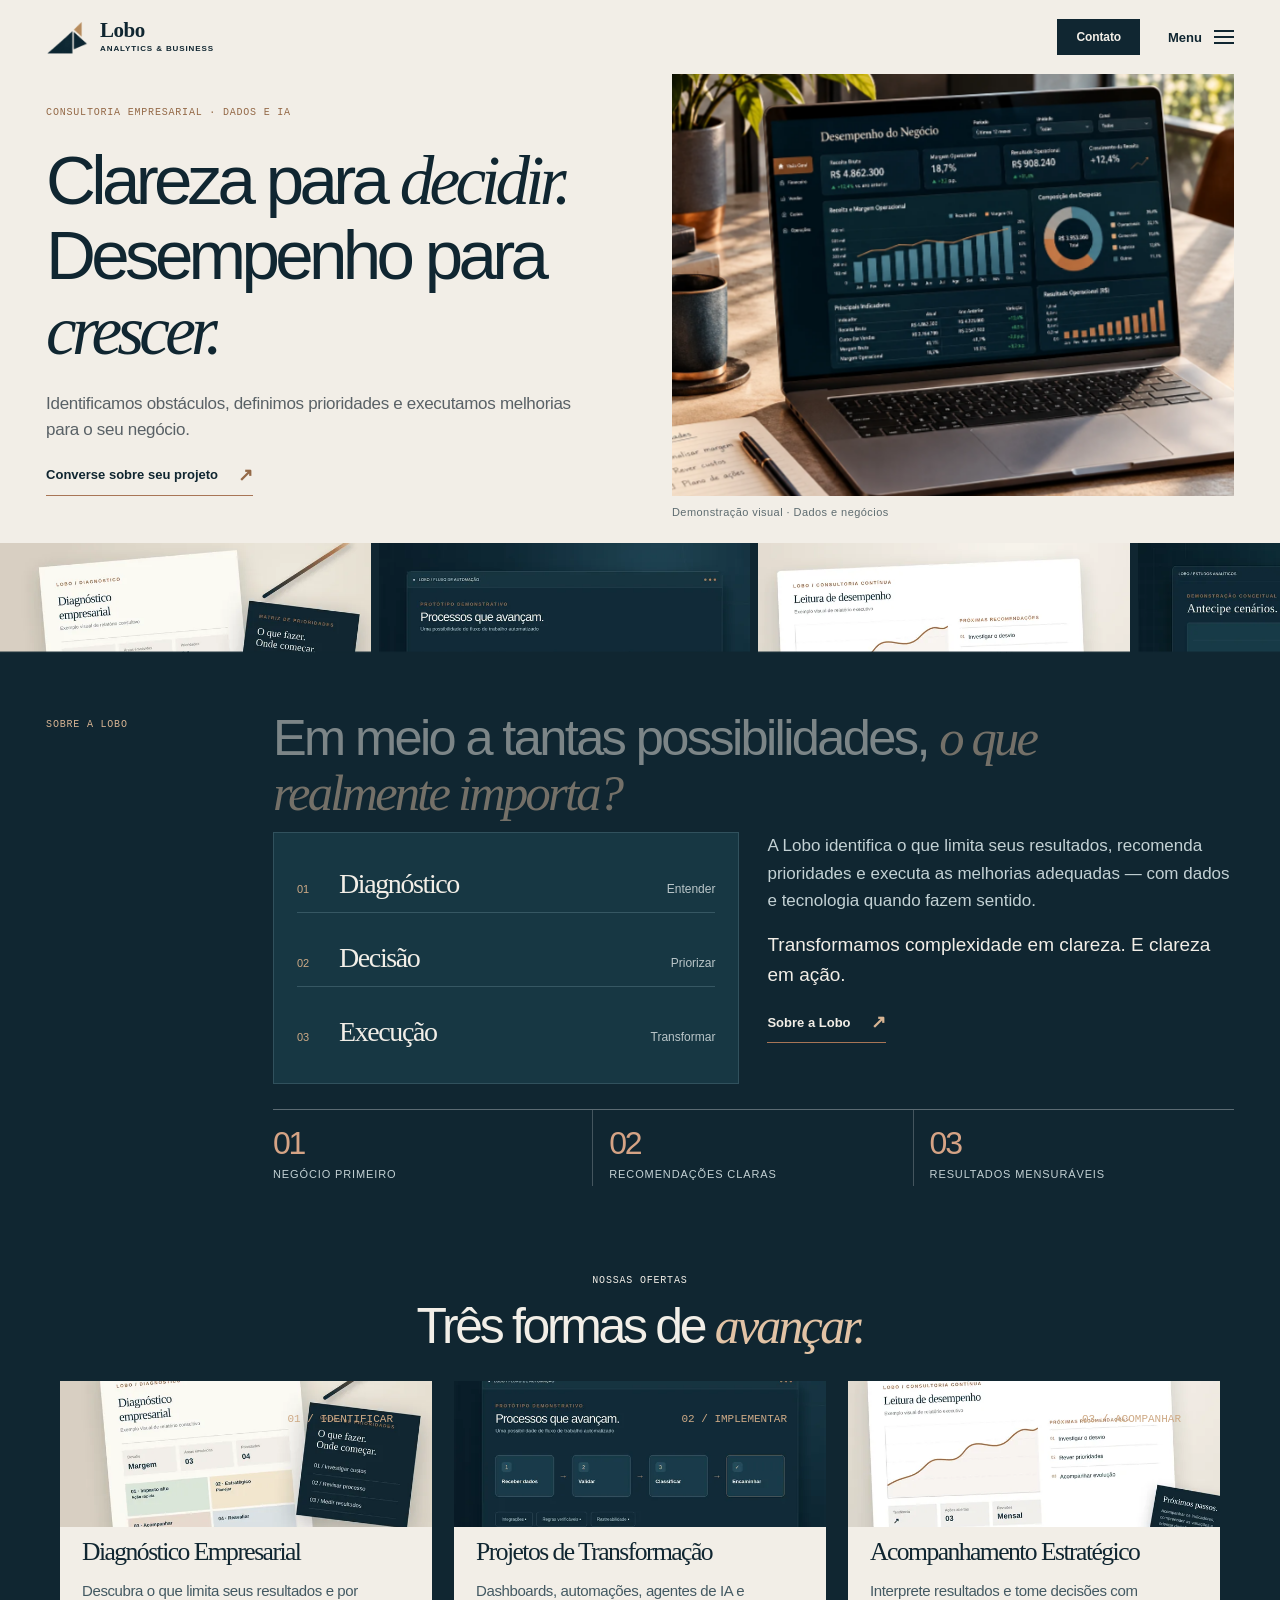
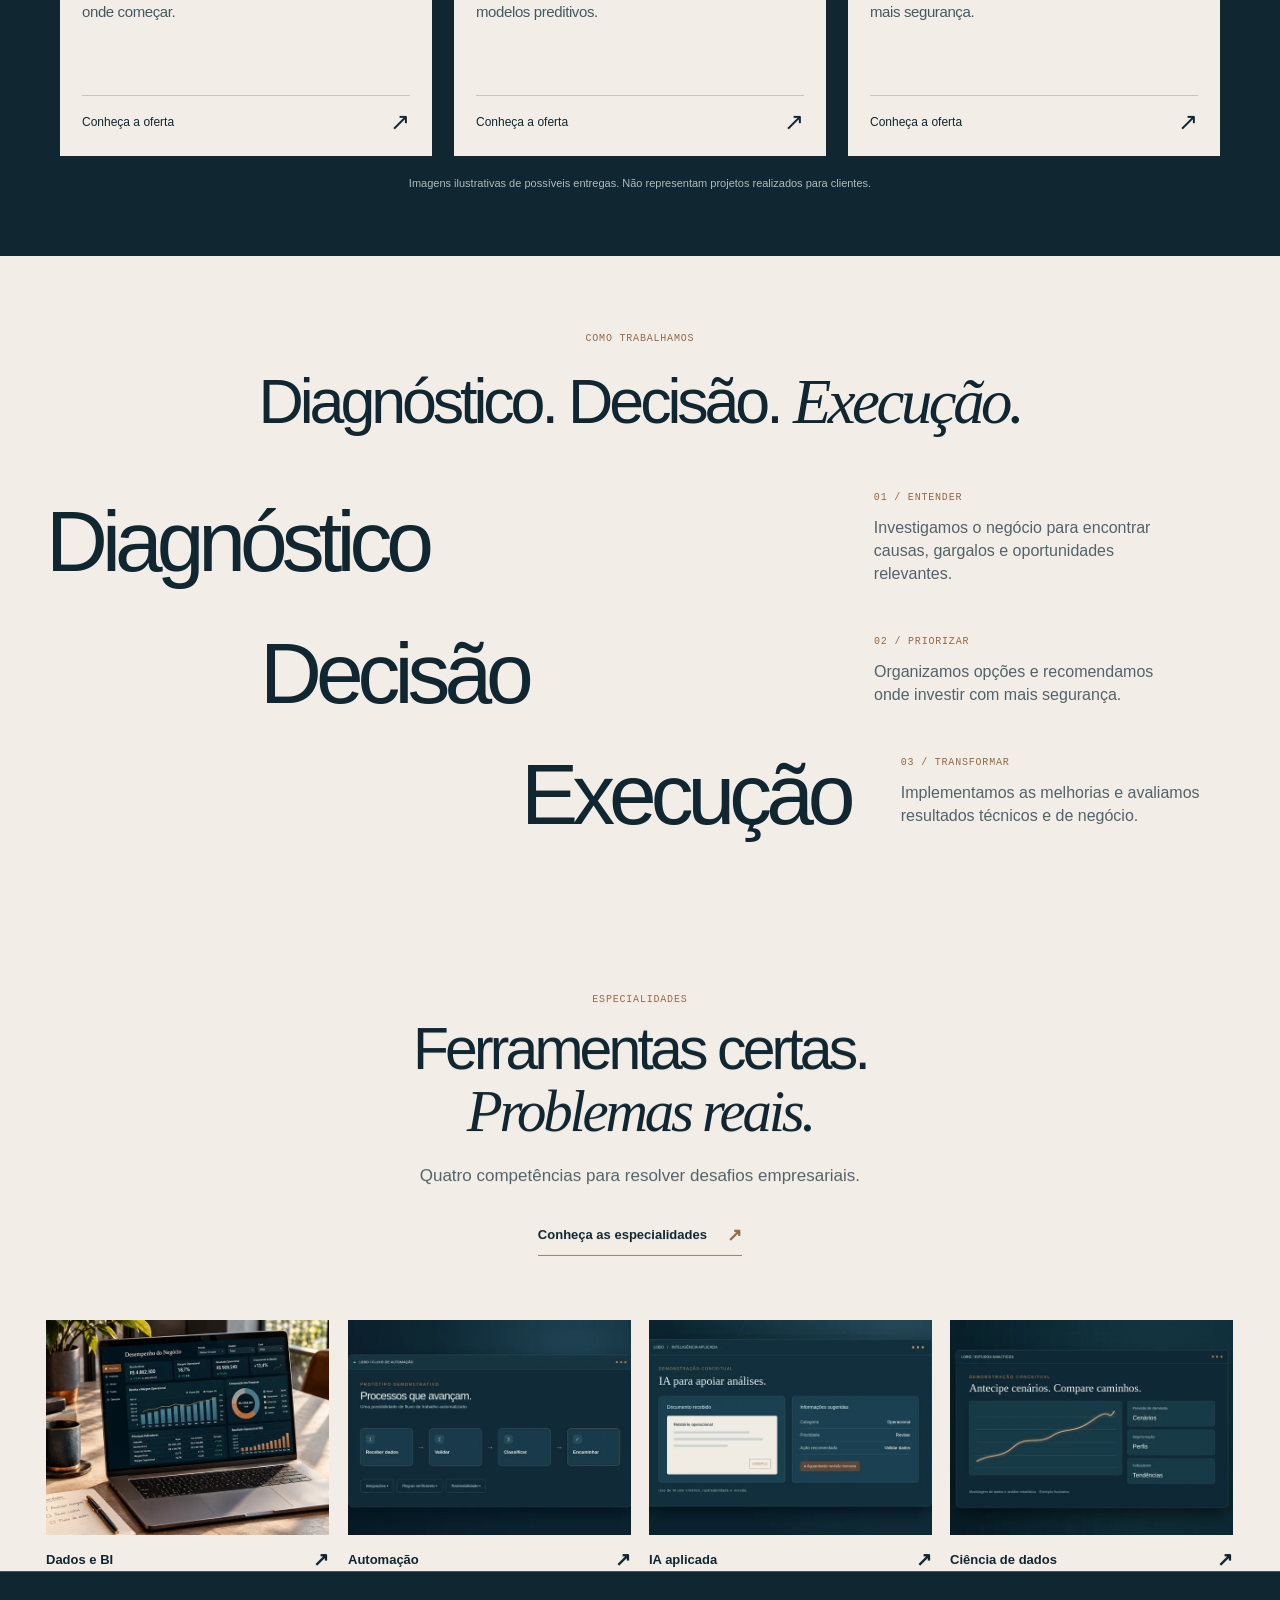
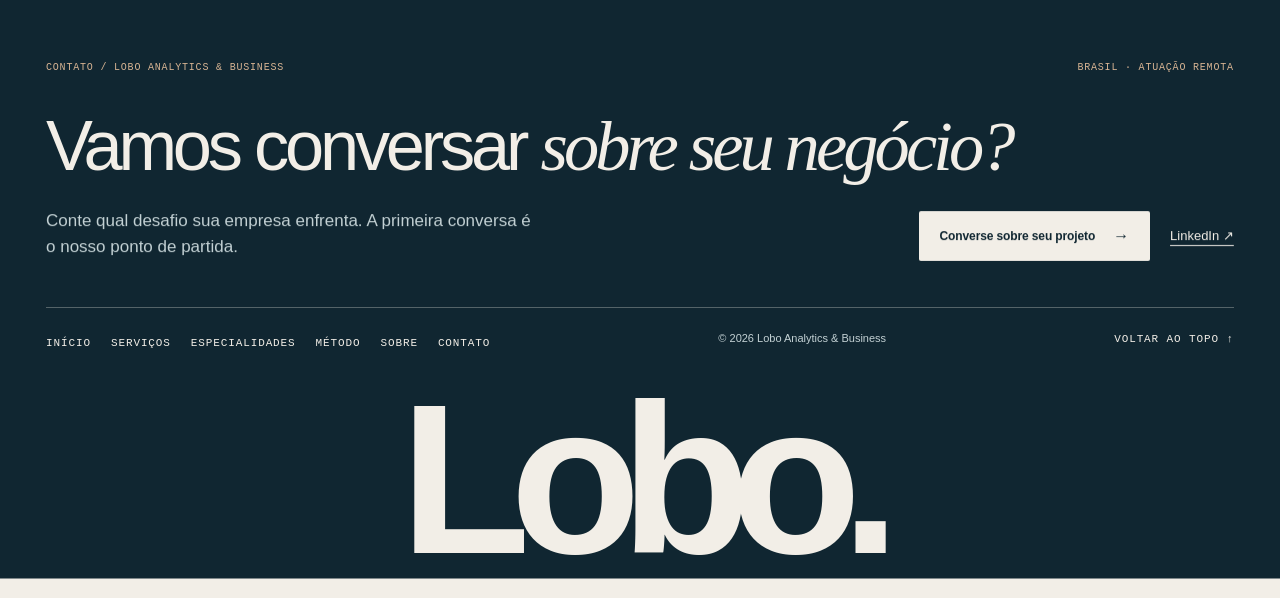
==== index.html @ 2d8e007c "FEATURE/versão 2.0 do site - novo layout" ====
<!DOCTYPE html>

<html lang="pt-BR"><head><meta charset="utf-8"/><meta content="width=device-width, initial-scale=1" name="viewport"/><meta content="#f2eee7" name="theme-color"/><meta content="Consultoria empresarial em dados e inteligência artificial. Diagnóstico, decisão e execução para melhorar resultados." name="description"/><title>Clareza para decidir. Desempenho para crescer | Lobo Analytics &amp; Business</title><link href="assets/favicon.png" rel="icon" type="image/png"/><link href="assets/style.css" rel="stylesheet"/><link href="assets/motion.css" rel="stylesheet"/><link as="image" href="assets/images/painel-negocio-sm.webp" rel="preload"/></head><body><a class="skip" href="#conteudo">Ir para o conteúdo</a><header class="nav" id="top"><a aria-label="Lobo Analytics &amp; Business — Início" class="nav__brand" href="index.html"><img alt="" class="nav__mark" decoding="async" height="44" src="assets/logo-simbolo-oficial.png" width="44"/><span>Lobo <span style="font-weight:400">Analytics &amp; Business</span></span></a><div class="nav__right"><div class="nav__contact"><a class="btn btn--solid btn--sm" href="contato/index.html">Contato</a></div><button aria-controls="menu" aria-expanded="false" class="menu-btn" data-menu-toggle="" type="button">Menu <span aria-hidden="true" class="menu-lines"><i></i><i></i><i></i></span></button></div></header><nav aria-hidden="true" aria-label="Menu principal" class="menu-panel" id="menu"><div class="menu-panel__list"><a href="index.html">Início</a><a href="servicos/index.html">Serviços</a><a href="especialidades/index.html">Especialidades</a><a href="metodo/index.html">Método Lobo</a><a href="sobre/index.html">Sobre a Lobo</a><a href="contato/index.html">Contato</a></div><div class="menu-panel__meta"><span>Estratégia que orienta. Tecnologia que transforma.</span><a href="https://www.linkedin.com/in/miguellobo001/" rel="noopener noreferrer" target="_blank">LinkedIn ↗</a></div></nav><main id="conteudo"><section aria-labelledby="hero-title" class="hero"><div class="hero__intro wrap">
<div class="hero__text">
<p class="eyebrow">Consultoria empresarial · Dados e IA</p>
<h1 class="hero__statement" id="hero-title">Clareza para <em>decidir.</em><br/>Desempenho para <em>crescer.</em></h1>
<p class="hero__lead">Identificamos obstáculos, definimos prioridades e executamos melhorias para o seu negócio.</p>
<a class="text-link" href="contato/index.html">Converse sobre seu projeto <span aria-hidden="true">↗</span></a>
</div>
<figure class="hero__art"><div class="hero__frame"><img alt="Notebook exibindo painel demonstrativo de indicadores empresariais" fetchpriority="high" height="900" src="assets/images/painel-negocio.webp" width="1400"/></div><figcaption>Demonstração visual · Dados e negócios</figcaption></figure>
</div><div aria-label="Galeria visual da Lobo" class="ribbon"><div class="ribbon__row"><ul class="ribbon__set">
<li class="ribbon__shot"><img alt="Exemplo ilustrativo de relatório de diagnóstico e matriz de prioridades" loading="lazy" src="assets/images/diagnostico-demonstrativo-sm.webp"/></li>
<li class="ribbon__shot"><img alt="Fluxo demonstrativo de automação de processos" loading="lazy" src="assets/images/automacao-demonstrativa-sm.webp"/></li>
<li class="ribbon__shot"><img alt="Relatório executivo demonstrativo para acompanhamento empresarial" loading="lazy" src="assets/images/acompanhamento-demonstrativo-sm.webp"/></li>
<li class="ribbon__shot"><img alt="Visualização conceitual de modelagem de dados" loading="lazy" src="assets/images/modelagem-demonstrativa-sm.webp"/></li>
</ul><ul aria-hidden="true" class="ribbon__set">
<li class="ribbon__shot"><img alt="" loading="lazy" src="assets/images/diagnostico-demonstrativo-sm.webp"/></li>
<li class="ribbon__shot"><img alt="" loading="lazy" src="assets/images/automacao-demonstrativa-sm.webp"/></li>
<li class="ribbon__shot"><img alt="" loading="lazy" src="assets/images/acompanhamento-demonstrativo-sm.webp"/></li>
<li class="ribbon__shot"><img alt="" loading="lazy" src="assets/images/modelagem-demonstrativa-sm.webp"/></li>
</ul></div></div></section>
<section class="studio" id="sobre"><div class="studio__grid wrap"><div class="studio__label"><p class="eyebrow">Sobre a Lobo</p></div><div><h2 class="studio__statement">Em meio a tantas possibilidades, <em class="accent-serif">o que realmente importa?</em></h2><div class="studio__body"><div aria-label="Método Lobo em três etapas" class="studio__visual studio__method"><div class="studio__method-item"><small>01</small><strong>Diagnóstico</strong><span>Entender</span></div><div class="studio__method-item"><small>02</small><strong>Decisão</strong><span>Priorizar</span></div><div class="studio__method-item"><small>03</small><strong>Execução</strong><span>Transformar</span></div></div><div class="studio__copy"><p>A Lobo identifica o que limita seus resultados, recomenda prioridades e executa as melhorias adequadas — com dados e tecnologia quando fazem sentido.</p><p class="closing">Transformamos complexidade em clareza. E clareza em ação.</p><a class="text-link text-link--light" href="sobre/index.html">Sobre a Lobo <span aria-hidden="true">↗</span></a></div></div><div aria-label="Compromissos da Lobo" class="metric-strip"><div><strong>01</strong><span>Negócio primeiro</span></div><div><strong>02</strong><span>Recomendações claras</span></div><div><strong>03</strong><span>Resultados mensuráveis</span></div></div></div></div></section>
<section class="services" id="servicos"><div class="wrap"><div class="services__intro"><p class="eyebrow">Nossas ofertas</p><h2 class="services__title">Três formas de <em class="accent-serif">avançar.</em></h2></div><div class="services__grid">
<a class="service-card" href="servicos/diagnostico-empresarial/index.html"><div class="service-card__visual"><img alt="Exemplo de diagnóstico empresarial com matriz de prioridades" loading="lazy" src="assets/images/diagnostico-demonstrativo-sm.webp"/></div><span class="service-card__num">01 / IDENTIFICAR</span><span class="service-card__title">Diagnóstico Empresarial</span><p class="service-card__text">Descubra o que limita seus resultados e por onde começar.</p><span class="service-card__bottom"><span>Conheça a oferta</span><span>↗</span></span></a>
<a class="service-card" href="servicos/projetos-de-transformacao/index.html"><div class="service-card__visual"><img alt="Exemplo de fluxo de automação" loading="lazy" src="assets/images/automacao-demonstrativa-sm.webp"/></div><span class="service-card__num">02 / IMPLEMENTAR</span><span class="service-card__title">Projetos de Transformação</span><p class="service-card__text">Dashboards, automações, agentes de IA e modelos preditivos.</p><span class="service-card__bottom"><span>Conheça a oferta</span><span>↗</span></span></a>
<a class="service-card" href="servicos/acompanhamento-estrategico/index.html"><div class="service-card__visual"><img alt="Exemplo de relatório de acompanhamento estratégico" loading="lazy" src="assets/images/acompanhamento-demonstrativo-sm.webp"/></div><span class="service-card__num">03 / ACOMPANHAR</span><span class="service-card__title">Acompanhamento Estratégico</span><p class="service-card__text">Interprete resultados e tome decisões com mais segurança.</p><span class="service-card__bottom"><span>Conheça a oferta</span><span>↗</span></span></a>
</div><p class="demo-note">Imagens ilustrativas de possíveis entregas. Não representam projetos realizados para clientes.</p></div></section>
<section class="process" id="metodo"><div class="wrap"><div class="process__intro"><p class="eyebrow">Como trabalhamos</p><h2 class="process__title">Diagnóstico. Decisão. <em class="accent-serif">Execução.</em></h2></div><div class="process__items"><div class="process__item"><h3 class="process__name">Diagnóstico</h3><div class="process__detail"><p class="eyebrow">01 / Entender</p><p>Investigamos o negócio para encontrar causas, gargalos e oportunidades relevantes.</p></div></div><div class="process__item"><h3 class="process__name">Decisão</h3><div class="process__detail"><p class="eyebrow">02 / Priorizar</p><p>Organizamos opções e recomendamos onde investir com mais segurança.</p></div></div><div class="process__item"><h3 class="process__name">Execução</h3><div class="process__detail"><p class="eyebrow">03 / Transformar</p><p>Implementamos as melhorias e avaliamos resultados técnicos e de negócio.</p></div></div></div></div></section>
<section class="featured" id="aplicacoes"><div class="featured__head wrap"><p class="eyebrow">Especialidades</p><h2 class="featured__title">Ferramentas certas.<br/><em class="accent-serif">Problemas reais.</em></h2><p class="featured__lead">Quatro competências para resolver desafios empresariais.</p><div class="featured__actions"><a class="text-link" href="especialidades/index.html">Conheça as especialidades <span aria-hidden="true">↗</span></a></div></div><div class="gallery wrap">
<a class="gallery__card" href="especialidades/index.html"><div class="gallery__img"><img alt="Painel demonstrativo de inteligência de negócios" loading="lazy" src="assets/images/painel-negocio-sm.webp"/></div><div class="gallery__label"><span>Dados e BI</span><span aria-hidden="true">↗</span></div></a>
<a class="gallery__card" href="especialidades/index.html"><div class="gallery__img"><img alt="Fluxo demonstrativo de automação" loading="lazy" src="assets/images/automacao-demonstrativa-sm.webp"/></div><div class="gallery__label"><span>Automação</span><span aria-hidden="true">↗</span></div></a>
<a class="gallery__card" href="especialidades/index.html"><div class="gallery__img"><img alt="Interface demonstrativa de análise documental com IA" loading="lazy" src="assets/images/ia-aplicada-demonstrativa-sm.webp"/></div><div class="gallery__label"><span>IA aplicada</span><span aria-hidden="true">↗</span></div></a>
<a class="gallery__card" href="especialidades/index.html"><div class="gallery__img"><img alt="Modelo analítico demonstrativo" loading="lazy" src="assets/images/modelagem-demonstrativa-sm.webp"/></div><div class="gallery__label"><span>Ciência de dados</span><span aria-hidden="true">↗</span></div></a>
</div></section></main><footer class="footer" id="rodape"><div class="footer__invite wrap"><div class="footer__meta eyebrow"><span>Contato / Lobo Analytics &amp; Business</span><span>Brasil · Atuação remota</span></div><h2 class="footer__title">Vamos conversar <em class="accent-serif">sobre seu negócio?</em></h2><div class="footer__reach"><p>Conte qual desafio sua empresa enfrenta. A primeira conversa é o nosso ponto de partida.</p><div class="footer__actions"><a class="btn btn--cream" href="contato/index.html">Converse sobre seu projeto <span class="arrow">→</span></a><a href="https://www.linkedin.com/in/miguellobo001/" rel="noopener noreferrer" style="font-size:13px;text-decoration:underline;text-underline-offset:5px" target="_blank">LinkedIn ↗</a></div></div></div><div class="footer__bar wrap"><ul class="footer__links"><li><a class="micro" href="index.html">Início</a></li><li><a class="micro" href="servicos/index.html">Serviços</a></li><li><a class="micro" href="especialidades/index.html">Especialidades</a></li><li><a class="micro" href="metodo/index.html">Método</a></li><li><a class="micro" href="sobre/index.html">Sobre</a></li><li><a class="micro" href="contato/index.html">Contato</a></li></ul><span class="footer__legal">© 2026 Lobo Analytics &amp; Business</span><a class="micro" href="#top">Voltar ao topo ↑</a></div><p aria-hidden="true" class="footer__name">Lobo.</p></footer><script defer="" src="assets/script.js"></script><script defer="" src="assets/motion.js"></script><script defer="" src="assets/gallery-fade.js"></script></body></html>
---- assets/style.css ----
/* LOBO / Layout adapted from the structure provided in driezie.studio.zip.
   All business content and graphic images are Lobo-specific. */
:root{--paper:#f2eee7;--ink:#102631;--dark:#102631;--dark2:#173743;--muted:#53646b;--copper:#b88b5f;--copper-text:#946947;--edge:rgba(16,38,49,.18);--lpad:clamp(24px,3.6vw,60px)}
*,*::before,*::after{box-sizing:border-box}html{scroll-behavior:smooth}body{margin:0;background:var(--paper);color:var(--ink);font-family:'Helvetica Neue',Helvetica,Arial,sans-serif;-webkit-font-smoothing:antialiased;overflow-x:hidden}body.menu-open{overflow:hidden}a{color:inherit;text-decoration:none}button,input,textarea{font:inherit}button{cursor:pointer}img{max-width:100%;display:block}::selection{background:var(--copper);color:var(--paper)}.wrap{width:calc(100% - 2*var(--lpad));margin:0 auto}.eyebrow,.micro{font-family:'Courier New',monospace;text-transform:uppercase;letter-spacing:.08em;font-size:11px;line-height:1.45}.eyebrow{font-size:10px}.muted{color:#999d9f}.accent-serif,.serif{font-family:Georgia,'Times New Roman',serif;font-weight:400;font-style:italic;letter-spacing:-.055em}.btn{display:inline-flex;align-items:center;justify-content:center;gap:18px;min-height:46px;padding:15px 20px;font-size:12px;font-weight:650;letter-spacing:-.01em;border-radius:2px;border:1px solid transparent;transition:transform .25s,background .25s,color .25s}.btn:hover{transform:translateY(-3px)}.btn--solid{background:var(--dark);color:var(--paper)}.btn--solid:hover{background:var(--copper)}.btn--cream{background:var(--paper);color:var(--dark)}.btn--cream:hover{background:#e4d9cc}.btn--outline{border:1px solid currentColor;color:inherit}.btn--sm{min-height:36px;padding:10px 18px}.arrow{font-size:16px}.label{font-size:11px}.nav{height:74px;padding:0 var(--lpad);display:flex;align-items:center;justify-content:space-between;position:relative;z-index:80;background:var(--paper)}.nav__brand{display:flex;gap:12px;align-items:center;font-size:13px;font-weight:700;letter-spacing:-.02em}.nav__mark{height:26px;width:24px;fill:var(--dark)}.nav__mark .copper{fill:var(--copper)}.nav__right{display:flex;align-items:center;gap:28px}.menu-btn{display:flex;align-items:center;gap:12px;background:none;border:0;color:inherit;padding:10px 0;font-weight:600;letter-spacing:normal;font-family:inherit;text-transform:none;font-size:13px}.menu-lines{width:20px;display:grid;gap:4px}.menu-lines i{height:2px;width:100%;background:currentColor;display:block;transition:transform .3s}.menu-open .menu-lines i:nth-child(1){transform:translateY(6px) rotate(45deg)}.menu-open .menu-lines i:nth-child(2){opacity:0}.menu-open .menu-lines i:nth-child(3){transform:translateY(-6px) rotate(-45deg)}.menu-panel{position:fixed;inset:0;background:var(--dark);color:var(--paper);z-index:70;display:flex;flex-direction:column;padding:102px var(--lpad) 35px;opacity:0;visibility:hidden;transform:translateY(-16px);transition:opacity .35s,visibility .35s,transform .35s}.menu-open .menu-panel{opacity:1;visibility:visible;transform:none}.menu-open .nav{background:var(--dark);color:var(--paper);position:relative;z-index:90}.menu-open .nav__mark{fill:var(--paper)}.menu-panel__list{display:grid;gap:7px;max-width:1000px}.menu-panel__list a{display:block;border-bottom:1px solid rgba(255,255,255,.16);font-size:clamp(32px,5.6vw,80px);letter-spacing:-.065em;line-height:1.11;padding:4px 0 12px;transition:padding .3s,color .3s}.menu-panel__list a:hover{padding-left:20px;color:#c99d7c}.menu-panel__meta{margin-top:auto;display:flex;gap:28px;flex-wrap:wrap;color:#bdc8cd;font-size:13px}.menu-panel__meta a{text-decoration:underline;text-underline-offset:4px}.hero{padding-top:42px}.hero__intro{padding-bottom:62px}.hero__statement{font-size:clamp(58px,8.3vw,142px);line-height:.98;letter-spacing:-.076em;font-weight:400;margin:46px 0 0}.hero__statement .line{display:block}.hero__statement .line--step{padding-left:8.3%}.hero__statement em{font-family:Georgia,serif;font-weight:400;letter-spacing:-.07em}.hero__aside{margin:29px 12% 0 auto;max-width:390px}.hero__lead{font-size:clamp(17px,1.48vw,22px);line-height:1.41;color:#52636b;letter-spacing:-.018em;margin:0 0 20px}.ribbon{width:100%;overflow:hidden;position:relative;background:#e8e4dd}.ribbon__row{display:flex;gap:8px;width:max-content;animation:marquee 45s linear infinite}.ribbon.paused .ribbon__row{animation-play-state:paused}.ribbon__set{display:flex;gap:8px;margin:0;padding:0;list-style:none}.ribbon__shot{width:clamp(260px,27vw,480px);height:clamp(220px,22vw,340px);overflow:hidden;background:var(--dark);position:relative}.ribbon__shot img{width:100%;height:100%;object-fit:cover;transition:transform .65s}.ribbon__shot:hover img{transform:scale(1.07)}.ribbon__pause{position:absolute;right:clamp(18px,3.6vw,55px);bottom:20px;border:1px solid rgba(255,255,255,.6);background:var(--paper);color:var(--dark);border-radius:50%;width:40px;height:40px;font-size:18px;z-index:2}@keyframes marquee{to{transform:translateX(-50%)}}.studio{background:var(--dark);color:var(--paper);padding:160px 0 140px}.studio__grid{display:grid;grid-template-columns:23% 1fr;gap:25px}.studio__label{padding-top:10px}.studio__statement{font-size:clamp(41px,4.6vw,80px);font-weight:400;line-height:1.08;letter-spacing:-.06em;margin:0 0 54px;max-width:980px}.studio__body{display:grid;grid-template-columns:40% 1fr;gap:44px;align-items:start}.studio__visual{height:360px;overflow:hidden;background:var(--dark)}.studio__visual img{width:100%;height:100%;object-fit:cover}.studio__copy{max-width:570px}.studio__copy p{font-size:17px;line-height:1.55;color:#c3d1d4;margin:0 0 22px}.studio__copy .closing{font-size:21px;font-weight:700;color:var(--paper)}.studio__cta{margin-top:6px}.metric-strip{border-top:1px solid rgba(255,255,255,.32);display:grid;grid-template-columns:repeat(3,1fr);margin-top:52px}.metric-strip div{border-right:1px solid rgba(255,255,255,.22);padding:17px 16px 6px 0}.metric-strip div:last-child{border:0;padding-left:16px}.metric-strip div:not(:first-child){padding-left:16px}.metric-strip strong{font-size:clamp(36px,5.4vw,72px);line-height:1;font-weight:400;letter-spacing:-.07em}.metric-strip span{display:block;font-size:10px;text-transform:uppercase;color:#adbbbd;letter-spacing:.08em;margin-top:9px}.services{background:var(--dark);color:var(--paper);padding:48px 0 170px}.section-tag{font-size:11px;font-family:'Courier New',monospace;letter-spacing:.1em;text-transform:uppercase}.services__intro{text-align:center;margin-bottom:54px}.services__title{font-size:clamp(41px,4.7vw,77px);font-weight:400;line-height:1.04;letter-spacing:-.066em;margin:24px auto 0}.services__grid{display:grid;grid-template-columns:repeat(3,1fr);gap:20px;max-width:1000px;margin:auto}.service-card{height:345px;background:var(--paper);color:var(--dark);border-radius:12px;padding:20px 18px 18px;display:flex;flex-direction:column;position:relative;transition:transform .35s,background .35s}.service-card:hover{transform:translateY(-12px);background:#fff}.service-card__num{position:absolute;top:18px;right:17px;color:var(--copper);font:11px 'Courier New',monospace}.service-card__title{font-size:18px;line-height:1.2;font-weight:620;max-width:70%;letter-spacing:-.04em}.service-card__text{font-size:19px;line-height:1.28;letter-spacing:-.026em;margin-top:auto;max-width:90%}.service-card__bottom{display:flex;justify-content:space-between;align-items:center;border-top:1px solid rgba(16,38,49,.16);padding-top:20px;margin-top:24px;font-size:12px}.service-card__bottom span:last-child{font-size:24px}.process{background:var(--paper);padding:140px 0 130px}.process__intro{text-align:center}.process__title{font-weight:400;font-size:clamp(50px,6.3vw,94px);line-height:1.02;letter-spacing:-.067em;margin:21px auto 60px}.process__items{display:grid;gap:10px}.process__item{display:grid;grid-template-columns:1fr minmax(220px,360px);align-items:center;gap:4vw}.process__item:nth-child(2){margin-left:18%}.process__item:nth-child(3){margin-left:40%}.process__name{font-size:clamp(64px,8.6vw,134px);line-height:1.1;letter-spacing:-.07em;font-weight:400;margin:0}.process__detail .eyebrow{color:var(--copper)}.process__detail p:last-child{font-size:17px;color:#52636b;line-height:1.5;margin-top:8px;max-width:300px}.featured{padding:90px 0 140px;background:var(--paper)}.featured__head{text-align:center}.featured__title{font-weight:400;font-size:clamp(54px,6.2vw,98px);line-height:1;letter-spacing:-.065em;margin:0 auto 20px}.featured__lead{font-size:17px;color:#52636b;margin:0 auto 35px;max-width:510px;line-height:1.5}.featured__actions{display:flex;justify-content:center;align-items:center;gap:18px;margin-bottom:66px}.gallery{display:grid;grid-template-columns:repeat(4,minmax(0,1fr));gap:18px}.gallery__card{display:block;min-width:0}.gallery__img{aspect-ratio:1.28;background:var(--dark);overflow:hidden}.gallery__img img{width:100%;height:100%;object-fit:cover;transition:transform .7s}.gallery__card:hover img{transform:scale(1.055)}.gallery__label{margin:13px 0 0;display:flex;justify-content:space-between;align-items:center;font-size:12px;font-weight:600}.gallery__label span:last-child{font-size:19px}.footer{background:var(--dark);color:var(--paper);padding:150px 0 30px;clip-path:polygon(0 0,100% 0,100% 100%,0 100%)}.footer__meta{display:flex;justify-content:space-between;color:#abb0af}.footer__title{font-size:clamp(57px,7.7vw,128px);font-weight:400;letter-spacing:-.07em;line-height:1.02;max-width:1200px;margin:90px 0 42px}.footer__title span{display:block}.footer__reach{display:grid;grid-template-columns:1fr 1fr;gap:50px;align-items:end;margin-bottom:105px}.footer__reach p{font-size:18px;line-height:1.55;color:#c3d1d4;max-width:510px;margin:0}.footer__actions{display:flex;gap:20px;align-items:center;justify-content:flex-end;flex-wrap:wrap}.footer__bar{border-top:1px solid #424747;padding-top:24px;display:flex;gap:40px;justify-content:space-between;flex-wrap:wrap}.footer__links{display:flex;gap:20px;flex-wrap:wrap;margin:0;padding:0;list-style:none}.footer__links a:hover{text-decoration:underline;text-underline-offset:5px;color:#d6a889}.footer__legal{font-size:11px;color:#aaa}.footer__name{font-size:clamp(86px,16.7vw,285px);line-height:.76;letter-spacing:-.095em;margin:110px 0 -16px;font-weight:700;text-align:center;white-space:nowrap;color:#f2eee7}.page-hero{padding:82px 0 105px;min-height:580px}.page-hero__title{font-weight:400;font-size:clamp(67px,8.4vw,137px);letter-spacing:-.075em;line-height:1.01;margin:44px 0 35px;max-width:1320px}.page-hero__aside{max-width:520px;margin-left:auto}.page-hero__aside p{font-size:20px;color:#52636b;line-height:1.5}.page-hero__aside .btn{margin-top:15px}.page-image{height:min(52vw,620px);min-height:330px;background:var(--dark);overflow:hidden}.page-image img{height:100%;width:100%;object-fit:cover}.dark-block{background:var(--dark);color:var(--paper);padding:115px 0}.dark-block .statement{font-size:clamp(44px,5vw,78px);letter-spacing:-.065em;line-height:1.1;margin:0 0 45px;max-width:1000px}.dark-block .body{font-size:20px;line-height:1.55;color:#c3d1d4;max-width:800px}.split-list{display:grid;grid-template-columns:1fr 1fr;gap:70px}.number-list{border-top:1px solid rgba(255,255,255,.22);padding-top:10px}.number-list__item{display:grid;grid-template-columns:48px 1fr;gap:16px;padding:28px 0;border-bottom:1px solid rgba(255,255,255,.22)}.number-list__item .n{font-family:'Courier New',monospace;color:#bb977f;font-size:12px;padding-top:5px}.number-list__item h3{font-weight:400;font-size:clamp(24px,2.8vw,42px);letter-spacing:-.045em;margin:0 0 8px}.number-list__item p{font-size:15px;color:#c3d1d4;line-height:1.55;margin:0}.light-block{background:var(--paper);padding:110px 0}.light-block .statement{font-size:clamp(43px,5.2vw,75px);font-weight:400;letter-spacing:-.065em;line-height:1.08;margin:0 0 45px}.light-block p{font-size:19px;line-height:1.55;color:#53646b;max-width:760px}.feature-rows{display:grid;grid-template-columns:1fr 1fr;gap:24px}.feature-row{padding:25px 0;border-top:1px solid #c5c2ba}.feature-row h3{font-weight:500;letter-spacing:-.04em;font-size:26px;margin:0 0 10px}.feature-row p{font-size:15px;margin:0;color:#53646b;line-height:1.5}.special-grid{display:grid;grid-template-columns:repeat(2,1fr);gap:24px}.special-card{background:var(--dark);color:white;overflow:hidden}.special-card img{height:290px;width:100%;object-fit:cover}.special-card .info{padding:26px 26px 31px}.special-card .info h3{font-size:30px;font-weight:400;letter-spacing:-.05em;margin:0 0 10px}.special-card .info p{color:#b7c1c7;line-height:1.5;margin:0}.approach-bands{padding:45px 0 115px;background:var(--paper)}.approach-band{border-top:1px solid #c4c4bd;display:grid;grid-template-columns:1fr 1fr;align-items:center;padding:30px 0;gap:30px}.approach-band strong{font-size:clamp(48px,6vw,86px);font-weight:400;letter-spacing:-.075em}.approach-band p{font-size:17px;line-height:1.5;color:#52636b;max-width:450px}.value-grid{display:grid;grid-template-columns:repeat(2,1fr);gap:28px 54px}.value-item{border-top:1px solid rgba(255,255,255,.22);padding:25px 0}.value-item h3{font-size:24px;font-weight:400;letter-spacing:-.045em;margin:0 0 9px}.value-item p{line-height:1.56;color:#afb7bb;margin:0;font-size:16px}.contact-box{display:grid;grid-template-columns:1fr 1fr;gap:70px}.contact-box h2{font-size:clamp(36px,5vw,78px);font-weight:400;letter-spacing:-.06em;margin:0 0 25px}.contact-box p{font-size:18px;line-height:1.55;color:#b6bfc3}.form-note{border-top:1px solid #637177;padding-top:25px}.form-note label{font-family:'Courier New',monospace;font-size:11px;letter-spacing:.08em;text-transform:uppercase}.form-note textarea{background:transparent;width:100%;color:var(--paper);padding:16px 0;border:none;border-bottom:1px solid #657277;resize:vertical;min-height:105px;outline:none}.form-note textarea:focus{border-color:#d3a47f}.form-note button{margin-top:16px}.note{font-size:12px!important;color:#98a4a8!important;margin-top:18px}.service-grid-links{display:grid;grid-template-columns:repeat(3,1fr);gap:18px}.service-link{background:#173743;color:var(--paper);padding:30px;min-height:260px;display:flex;flex-direction:column;justify-content:space-between;transition:background .3s}.service-link:hover{background:#285262}.service-link small{color:#c7a18a}.service-link h3{font-size:31px;font-weight:400;letter-spacing:-.05em;margin:0}.service-link span:last-child{font-size:22px}.breadcrumb{font-size:12px;color:#53646b;margin-top:8px}.breadcrumb a{text-decoration:underline;text-underline-offset:3px}.breadcrumb span{color:#946947}.skip{position:absolute;top:-100px;left:0;background:white;z-index:999;padding:12px}.skip:focus{top:0}.visually-hidden{position:absolute!important;width:1px;height:1px;clip:rect(0,0,0,0);overflow:hidden;white-space:nowrap}.foot-cta{background:var(--dark);color:var(--paper);padding:75px 0}.foot-cta .row{display:flex;justify-content:space-between;align-items:center;gap:40px}.foot-cta p{font-size:clamp(32px,4.4vw,62px);letter-spacing:-.06em;line-height:1.1;margin:0}.foot-cta a{flex-shrink:0}
@media (max-width:1050px){.hero__statement{font-size:clamp(52px,8.4vw,108px)}.studio__grid{grid-template-columns:18% 1fr}.studio__body{gap:25px}.process__item:nth-child(3){margin-left:23%}.gallery{grid-template-columns:repeat(2,minmax(0,1fr))}.footer__name{font-size:15vw}}
@media (max-width:730px){:root{--lpad:22px}.nav{height:65px}.nav__right{gap:13px}.nav__contact{display:none}.hero{padding-top:23px}.hero__intro{padding-bottom:38px}.hero__statement{font-size:clamp(55px,11.7vw,83px);letter-spacing:-.072em;margin-top:30px}.hero__statement .line--step{padding-left:0}.hero__aside{margin:30px 0 0 auto;max-width:350px}.hero__lead{font-size:17px}.ribbon__shot{height:225px;width:290px}.studio{padding:90px 0 65px}.studio__grid{grid-template-columns:1fr;gap:20px}.studio__statement{font-size:clamp(40px,8vw,61px);margin-bottom:37px}.studio__body{grid-template-columns:1fr}.studio__visual{height:270px}.studio__copy p{font-size:16px}.metric-strip{margin-top:36px}.metric-strip strong{font-size:38px}.services{padding:50px 0 100px}.services__grid{grid-template-columns:1fr;max-width:450px;gap:12px}.service-card{height:250px}.service-card__text{max-width:98%;font-size:18px}.process{padding:95px 0 100px}.process__title{font-size:clamp(49px,10vw,71px);margin-bottom:49px}.process__item,.process__item:nth-child(2),.process__item:nth-child(3){margin-left:0;grid-template-columns:1fr;gap:0;border-top:1px solid #c6c2bc;padding:20px 0}.process__name{font-size:clamp(56px,12vw,90px)}.process__detail{max-width:330px;margin-left:auto}.featured{padding:80px 0 95px}.featured__title{font-size:clamp(49px,10vw,73px)}.gallery{grid-template-columns:repeat(2,minmax(0,1fr));gap:14px}.gallery__img{aspect-ratio:1}.gallery__label{font-size:11px}.featured__actions{gap:12px;flex-wrap:wrap}.footer{padding:105px 0 25px}.footer__title{font-size:clamp(52px,10vw,80px);margin:58px 0 35px}.footer__reach{grid-template-columns:1fr;gap:24px;margin-bottom:75px}.footer__actions{justify-content:flex-start}.footer__name{font-size:16vw;margin:75px 0 -10px}.page-hero{padding:45px 0 77px;min-height:440px}.page-hero__title{font-size:clamp(56px,10.8vw,83px)}.page-hero__aside{margin:0 0 0 auto;max-width:360px}.page-hero__aside p{font-size:17px}.page-image{min-height:260px;height:55vw}.dark-block,.light-block{padding:78px 0}.split-list,.feature-rows,.special-grid,.contact-box{grid-template-columns:1fr;gap:20px}.special-card img{height:225px}.value-grid{grid-template-columns:1fr}.service-grid-links{grid-template-columns:1fr}.approach-band{grid-template-columns:1fr;gap:0}.approach-band strong{font-size:62px}.foot-cta .row{display:block}.foot-cta .row p{margin-bottom:20px}.menu-panel{padding-top:97px}.menu-panel__list a{font-size:clamp(34px,8vw,57px)}.footer__bar{display:block}.footer__links{margin-bottom:22px}}
@media(prefers-reduced-motion:reduce){html{scroll-behavior:auto}*,*::before,*::after{animation-duration:.01ms!important;transition-duration:.01ms!important}}

/* V3 — Respiro editorial, uso de imagens demonstrativas e escala tipográfica mais contida. */
:root{--dark:#102631;--paper:#f2eee7;--copper:#ab7958}
body{background:var(--paper)}.nav__brand{font-size:14px}.nav__brand span span{font-size:10px;letter-spacing:.07em;text-transform:uppercase}
.hero{padding-top:0}.hero__intro{display:grid;grid-template-columns:minmax(0,1fr) minmax(0,1fr);gap:clamp(30px,5vw,90px);align-items:center;padding-top:44px;padding-bottom:55px;min-height:620px}.hero__text{max-width:680px}.hero__statement{font-size:clamp(51px,5.4vw,76px);line-height:1.08;letter-spacing:-.068em;margin:40px 0 27px;font-weight:400}.hero__statement em{font-family:Georgia,serif;font-weight:400}.hero__lead{font-size:clamp(17px,1.3vw,19px);max-width:530px;line-height:1.54;margin:0 0 27px;color:#596166}.hero__art{margin:0;min-width:0}.hero__art img{width:100%;aspect-ratio:1.3;display:block;object-fit:cover;object-position:48% 50%;box-shadow:0 20px 45px #1026311f}.hero__art figcaption{margin-top:10px;color:#6f6c68;font-size:11px;letter-spacing:.04em}.text-link{display:inline-flex;align-items:center;gap:20px;color:#102631;font-size:13px;font-weight:600;padding:0 0 9px;border-bottom:1px solid #a87556;transition:gap .25s}.text-link:hover{gap:30px}.text-link span{font-size:18px;color:#a87556}.text-link--light{color:#f2eee7}
.ribbon__shot{width:clamp(280px,29vw,420px);height:clamp(190px,21vw,280px)}.ribbon__shot img{object-fit:cover}
.studio{padding:100px 0 84px;background:#102631}.studio__grid{grid-template-columns:17% 1fr}.studio__statement{font-size:clamp(37px,3.95vw,60px);letter-spacing:-.052em;max-width:830px;margin:0 0 38px}.studio__body{grid-template-columns:1fr 1fr;gap:38px}.studio__copy p{font-size:17px;line-height:1.62;margin:0 0 21px}.studio__copy .closing{font-weight:500;font-size:19px}.studio__visual.studio__method{background:#173743;height:290px;display:flex;flex-direction:column;justify-content:space-around;padding:25px 28px;border:1px solid #31515d}.studio__method-item{display:grid;grid-template-columns:34px 1fr auto;align-items:baseline;border-bottom:1px solid #365763;padding:15px 0;gap:8px}.studio__method-item:last-child{border:0}.studio__method-item small{color:#c49473;font-size:11px}.studio__method-item strong{font-weight:400;font-family:Georgia,serif;font-size:28px;letter-spacing:-.05em}.studio__method-item span{color:#bac6c9;font-size:12px}.metric-strip{margin-top:44px}.metric-strip strong{font-size:32px;color:#d5a385}.metric-strip span{font-size:11px;max-width:200px}
.services{padding:54px 0 125px;background:#102631}.services__title{font-size:clamp(35px,3.9vw,60px);margin-top:12px}.services__intro{margin-bottom:46px}.services__grid{max-width:1160px;gap:22px}.service-card{height:auto;min-height:420px;border-radius:0;padding:0 0 20px;overflow:hidden;background:#f2eee7}.service-card__visual{height:165px;overflow:hidden;background:#e2dfd8}.service-card__visual img{width:100%;height:100%;object-fit:cover;transition:transform .5s}.service-card:hover .service-card__visual img{transform:scale(1.04)}.service-card__num{display:block;padding:19px 22px 0;font-size:11px;color:#967659}.service-card__title{display:block;padding:15px 22px 0;font-family:Georgia,serif;font-weight:400;font-size:clamp(22px,2vw,28px);letter-spacing:-.06em;line-height:1.08;max-width:none}.service-card__text{font-size:15px;line-height:1.44;margin:14px 22px 18px;color:#435962;max-width:290px}.service-card__bottom{border-top:1px solid #cfc9bf;margin: auto 22px 0;padding-top:12px;font-size:12px}.demo-note{font-size:11px;color:#aebcbf;text-align:center;margin:21px 0 0}
.process{padding:98px 0}.process__title{font-size:clamp(45px,4.9vw,76px);line-height:1.07;max-width:1110px;letter-spacing:-.065em;margin-bottom:65px}.process__name{font-size:clamp(55px,6.7vw,100px)}.process__detail p:not(.eyebrow){font-size:16px;line-height:1.45}.process__item{padding:18px 0}
.featured{padding:95px 0 115px}.featured__title{font-size:clamp(44px,4.6vw,71px);line-height:1.06}.featured__lead{font-size:17px}.featured__actions{margin-bottom:48px}.gallery__img{aspect-ratio:1.32}.gallery__label{font-size:13px}
.footer{background:#102631;padding:100px 0 28px}.footer__title{font-size:clamp(47px,5.5vw,88px);margin:55px 0 35px;letter-spacing:-.06em}.footer__reach{margin-bottom:75px}.footer__reach p{font-size:17px;max-width:490px}.footer__name{font-size:clamp(92px,16.7vw,270px);margin:70px 0 -10px}
.page-hero{padding:58px 0 75px;min-height:auto}.page-hero__title{font-size:clamp(48px,5.6vw,83px);line-height:1.07;margin:35px 0 26px}.page-hero__aside p{font-size:18px}.page-image--v3{position:relative;height:min(45vw,555px)}.page-image__caption{position:absolute;right:26px;bottom:20px;color:white;background:#102631de;padding:8px 12px;font-size:11px;letter-spacing:.04em}.dark-block .statement,.light-block .statement{font-size:clamp(37px,4.25vw,62px)}.dark-block,.light-block{padding:83px 0}.dark-block .body,.light-block p{font-size:17px}.special-card img{object-fit:cover}.studio__copy .text-link{margin-top:5px}
@media(max-width:1050px){.hero__intro{min-height:auto}.hero__statement{font-size:clamp(45px,5.4vw,65px)}.studio__grid{grid-template-columns:1fr}.studio__label{margin-bottom:3px}.studio__method-item strong{font-size:23px}}
@media(max-width:730px){.hero__intro{display:flex;flex-direction:column;align-items:stretch;gap:28px;padding-top:48px;padding-bottom:37px;min-height:auto}.hero__text{max-width:100%}.hero__statement{font-size:clamp(40px,9.8vw,56px);line-height:1.1;letter-spacing:-.065em;margin:23px 0 23px}.hero__lead{font-size:16px;max-width:380px;margin-bottom:22px}.hero__art img{aspect-ratio:1.35}.hero__art figcaption{font-size:10px}.ribbon__shot{width:245px;height:165px}.studio{padding:67px 0 60px}.studio__statement{font-size:clamp(35px,8.2vw,48px);margin:0 0 32px}.studio__body{grid-template-columns:1fr;gap:24px}.studio__visual.studio__method{height:220px}.studio__method-item strong{font-size:24px}.studio__copy p{font-size:16px}.studio__copy .closing{font-size:18px}.metric-strip{margin-top:30px;gap:6px}.metric-strip strong{font-size:26px}.metric-strip span{font-size:10px}.services{padding:55px 0 70px}.services__title{font-size:clamp(36px,8.8vw,49px)}.services__grid{max-width:100%;gap:16px}.service-card{min-height:0;height:auto;padding-bottom:20px}.service-card__visual{height:180px}.service-card__title{font-size:29px}.service-card__text{font-size:16px}.service-card__bottom{margin-top:25px}.process{padding:75px 0}.process__title{font-size:clamp(37px,8.7vw,55px);margin:22px 0 40px}.process__item{grid-template-columns:1fr}.process__name{font-size:clamp(48px,11vw,72px)}.process__detail{margin-left:0;max-width:370px}.featured{padding:65px 0 80px}.featured__title{font-size:clamp(37px,8.5vw,51px)}.featured__lead{font-size:15px}.featured__actions{margin-bottom:34px}.gallery{grid-template-columns:repeat(2,minmax(0,1fr));gap:12px}.gallery__label{font-size:11px}.footer{padding-top:72px}.footer__title{font-size:clamp(39px,9.2vw,62px)}.footer__reach p{font-size:16px}.footer__name{font-size:15vw}.page-hero{min-height:0;padding:42px 0 60px}.page-hero__title{font-size:clamp(43px,9.7vw,62px)}.page-image--v3{height:62vw;min-height:225px}.page-image__caption{right:9px;bottom:10px;font-size:9px}.dark-block,.light-block{padding:66px 0}.dark-block .statement,.light-block .statement{font-size:clamp(34px,8.3vw,48px)}}

/* Refinamento após revisão de viewport */
.hero__art img{height:480px;max-height:41vw;object-fit:cover;object-position:50% 51%;aspect-ratio:auto}
@media(max-width:730px){.hero__art img{height:254px;max-height:none;object-fit:cover;object-position:49% 50%}}


/* V3.1 — Ajuste de ritmo editorial: apenas espacamento e transicoes entre sessoes.
   Conteudo, tipografia, imagens e organizacao das paginas foram preservados. */
@media(min-width:731px){
  .hero__intro{min-height:540px;padding-top:24px;padding-bottom:30px;}
  .hero__art img{height:422px;max-height:38vw;}
  .hero__statement{margin-top:22px;margin-bottom:22px;}
  .hero__lead{margin-bottom:21px;}
  .ribbon{position:relative;z-index:4;margin-bottom:-73px;}
  .studio{padding:105px 0 52px;}
  .studio__statement{margin-bottom:25px;}
  .studio__body{gap:28px;}
  .studio__visual.studio__method{height:252px;padding:14px 23px;}
  .studio__method-item{padding:12px 0;}
  .studio__copy p{margin-bottom:15px;}
  .metric-strip{margin-top:25px;}
  .services{padding:26px 0 67px;}
  .services__intro{margin-bottom:29px;}
  .service-card{min-height:375px;}
  .service-card__visual{height:146px;}
  .service-card__num{padding-top:14px;}
  .service-card__title{padding-top:11px;}
  .process{padding:66px 0 70px;}
  .process__title{margin-bottom:38px;}
  .process__item{padding:7px 0;}
  .featured{padding:63px 0 70px;}
  .featured__actions{margin-bottom:30px;}
  .gallery{position:relative;z-index:4;transform:translateY(35px);margin-bottom:-35px;}
  .footer{padding-top:90px;}
  .footer__title{margin:32px 0 28px;}
  .footer__reach{margin-bottom:46px;}
  .footer__name{margin-top:46px;}
  .page-hero{padding:36px 0 52px;}
  .page-hero__title{margin:25px 0 20px;}
  .page-image--v3{height:min(41vw,485px);}
  .dark-block,.light-block{padding:62px 0;}
  .dark-block .statement,.light-block .statement{margin-bottom:30px;}
}
@media(min-width:731px) and (max-width:1050px){
  .hero__intro{min-height:0;padding:28px 0 26px;}
  .hero__art img{height:360px;max-height:42vw;}
  .studio{padding-top:102px;}
  .studio__body{gap:23px;}
}
@media(max-width:730px){
  .hero__intro{padding-top:30px;padding-bottom:18px;gap:19px;}
  .hero__statement{margin:14px 0 17px;}
  .hero__lead{margin-bottom:16px;}
  .hero__art img{height:231px;}
  .hero__art figcaption{margin-top:5px;}
  .ribbon{position:relative;z-index:4;margin-bottom:-33px;}
  .ribbon__shot{height:148px;}
  .ribbon__pause{bottom:10px;width:34px;height:34px;}
  .studio{padding:61px 0 35px;}
  .studio__statement{margin-bottom:20px;}
  .studio__body{gap:17px;}
  .studio__visual.studio__method{height:203px;padding:12px 22px;}
  .studio__method-item{padding:9px 0;}
  .studio__copy p{margin-bottom:13px;}
  .metric-strip{margin-top:22px;}
  .services{padding:32px 0 44px;}
  .services__intro{margin-bottom:26px;}
  .services__grid{gap:12px;}
  .service-card__visual{height:150px;}
  .service-card__num{padding-top:13px;}
  .service-card__title{padding-top:9px;}
  .service-card__text{margin-top:10px;margin-bottom:13px;}
  .service-card__bottom{margin-top:16px;}
  .demo-note{margin-top:14px;}
  .process{padding:51px 0 55px;}
  .process__title{margin:17px 0 23px;}
  .process__item{padding:13px 0 9px;}
  .process__name{line-height:1.02;}
  .process__detail p:last-child{margin:6px 0 0;}
  .featured{padding:47px 0 55px;}
  .featured__actions{margin-bottom:24px;}
  .gallery{position:relative;z-index:4;transform:translateY(19px);margin-bottom:-19px;}
  .footer{padding-top:58px;}
  .footer__title{margin:31px 0 24px;}
  .footer__reach{margin-bottom:40px;}
  .footer__name{margin-top:39px;}
  .page-hero{padding:29px 0 41px;}
  .page-hero__title{margin:24px 0 19px;}
  .page-image--v3{height:57vw;}
  .dark-block,.light-block{padding:48px 0;}
  .dark-block .statement,.light-block .statement{margin-bottom:26px;}
}

/* LOBO v3.2 — logo oficial e clareza comercial */
.nav__brand{gap:11px;font-family:Georgia,'Times New Roman',serif;font-size:21px;font-weight:600;line-height:1.04;letter-spacing:-.025em}
.nav__brand>span{display:block}
.nav__brand span span{display:block!important;margin-top:3px;font-family:'Helvetica Neue',Arial,sans-serif;font-size:8px!important;letter-spacing:.11em!important;font-weight:550!important;text-transform:uppercase}
.nav__mark{display:block;width:43px;height:43px;flex:0 0 43px;object-fit:contain;fill:initial}
.menu-open .nav__mark{filter:brightness(0) invert(1)}
.service-link{min-height:300px;gap:16px}
.service-link h3{font-size:clamp(24px,2.15vw,30px);margin:0 0 12px}
.service-link__description{font-size:15px;line-height:1.48;color:#becdd0;max-width:31ch;margin:0 auto 0 0}
.service-link>span:last-child{align-self:flex-end;margin-top:auto}
.project-mosaic{display:grid;grid-template-columns:repeat(4,minmax(0,1fr));height:min(31vw,430px);min-height:265px;gap:7px;padding:0 var(--lpad);background:var(--paper);position:relative;overflow:hidden}
.project-mosaic__tile{min-width:0;height:100%;margin:0;position:relative;overflow:hidden;background:var(--dark)}
.project-mosaic__tile::after{content:'';position:absolute;inset:48% 0 0;background:linear-gradient(transparent,rgba(16,38,49,.79));pointer-events:none}
.project-mosaic__tile img{width:100%;height:100%;object-fit:cover}
.project-mosaic__tile figcaption{position:absolute;bottom:19px;left:19px;right:10px;color:#fff;font-weight:600;font-size:clamp(12px,1.05vw,17px);line-height:1.25;z-index:1}
.project-mosaic__note{position:absolute;top:12px;right:calc(var(--lpad) + 12px);background:#102631dd;color:white;padding:7px 10px;font-size:10px;z-index:2}
.project-types .statement{margin-bottom:30px}
.project-types .number-list__item{padding:16px 0}
.project-types .number-list__item h3{font-size:clamp(23px,2.1vw,31px)}
.project-types .number-list__item p{font-size:14px}
@media(max-width:730px){
 .nav__brand{font-size:19px;gap:8px}
 .nav__mark{width:36px;height:36px;flex-basis:36px}
 .nav__brand span span{font-size:7px!important;letter-spacing:.09em!important}
 .service-link{min-height:240px}
 .service-link__description{max-width:38ch}
 .project-mosaic{grid-template-columns:repeat(2,minmax(0,1fr));height:390px;min-height:0;gap:5px;padding:0}
 .project-mosaic__tile figcaption{bottom:11px;left:11px;font-size:13px}
 .project-mosaic__note{right:8px;top:8px;font-size:8px;padding:5px 6px}
 .project-types .statement{margin-bottom:25px}
}
@media(max-width:365px){.nav__brand{font-size:17px}.nav__mark{width:31px;height:31px;flex-basis:31px}}
@media(max-width:730px){
  .footer__bar{display:flex;flex-direction:column;align-items:flex-start;gap:12px}
  .footer__links{margin-bottom:3px}
  .footer__legal{display:block}
  .footer__bar>.micro{display:inline-block}
}

/* LOBO v3.3 — fidelidade cromática à identidade visual.
   Azul-noturno #102631 • Marfim #F2EEE7 • Cobre oficial aproximado #B88B5F.
   Não altera layout, textos, imagens, componentes ou espaçamento. */
:root{color-scheme:light;}
body{color:var(--dark);background:var(--paper);}
.nav,.page-hero,.process,.featured,.light-block,.approach-bands{color:var(--dark);}
.nav__brand,.menu-btn,.hero__statement,.page-hero__title,.process__name,.process__title,.featured__title{color:var(--dark);}
.menu-open .nav__brand,.menu-open .menu-btn{color:var(--paper);}
.nav__contact,.btn--solid{background:var(--dark);color:var(--paper);}
.btn--solid:hover{background:#285262;color:var(--paper);}
.studio,.services,.dark-block,.footer,.foot-cta{background:var(--dark);color:var(--paper);}
.studio__copy p,.dark-block .body,.number-list__item p,.footer__reach p,.contact-box p{color:#c3d1d4;}
.studio__visual.studio__method{background:#173743;border-color:#31515d;}
.service-card{color:var(--dark);}
.service-card__bottom{border-top-color:rgba(16,38,49,.2);}
.service-card__num,.process__detail .eyebrow,.project-types .number-list__item .n,
.number-list__item .n,.service-link small,.studio__method-item small{color:#ceaa86;}
.hero .eyebrow,.page-hero .eyebrow,.process .eyebrow,.featured .eyebrow,
.light-block .eyebrow,.section-tag{color:var(--copper-text);}
.studio .eyebrow,.services .section-tag,.dark-block .eyebrow,.footer .eyebrow{color:#d7b493;}
.studio__statement em,.services__title em,.dark-block .statement em{color:#e2c3a5;}
.text-link{color:var(--dark);}
.text-link span{color:var(--copper-text);}
.text-link--light{color:var(--paper);}
.text-link--light span{color:#d7b493;}
.ribbon__pause{color:var(--dark);}
.breadcrumb,.hero__art figcaption{color:#5e6c70;}
.service-link{background:#173743;color:var(--paper);}
.service-link:hover{background:#285262;}
.project-mosaic__tile::after{background:linear-gradient(transparent,rgba(16,38,49,.79));}
.project-mosaic__note,.page-image__caption{background:rgba(16,38,49,.88);color:var(--paper);}
.footer__bar{border-top-color:rgba(242,238,231,.3);}
.footer__meta,.footer__legal,.metric-strip span{color:#c3d1d4;}
.footer__links a:hover,.menu-panel__list a:hover{color:#e2c3a5;}
::selection{background:#b88b5f;color:#102631;}


/* LOBO v3.5 — transição de galeria em camadas, inspirada na referência.
   A próxima seção cobre a borda inferior das imagens enquanto a página rola.
   Respeita o fluxo de leitura e a pausa do carrossel. */
.hero { position: relative; isolation: isolate; }
.ribbon { position: relative; z-index: 1; margin-bottom: -52px; }
.studio { position: relative; z-index: 2; isolation: isolate; }
.studio::before {
  content: "";
  display: block;
  position: absolute;
  left: 0;
  right: 0;
  bottom: 100%;
  height: var(--ribbon-curtain, 0px);
  background: var(--dark);
  pointer-events: none;
}
.ribbon__pause { bottom: calc(20px + 52px + var(--ribbon-curtain, 0px)); }
@media (max-width: 730px) {
  .ribbon { margin-bottom: -25px; }
  .ribbon__pause { bottom: calc(10px + 25px + var(--ribbon-curtain, 0px)); }
}
@media (prefers-reduced-motion: reduce) {
  .studio::before { height: 0; }
  .ribbon__pause { transition: none; }
}

/* LOBO v3.7 — carrossel parcialmente oculto desde o início; cobertura adicional conforme scroll.
   A seção seguinte ocupa uma camada superior à faixa de imagens. */
.ribbon { margin-bottom: -78px; }
.studio { z-index: 4; }
.studio::before {
  height: calc(66px + var(--ribbon-curtain, 0px));
  background: var(--dark);
  transition: none;
}
.ribbon__pause { display: none !important; }
@media (max-width:730px) {
  .ribbon { margin-bottom: -35px; }
  .studio::before { height: calc(35px + var(--ribbon-curtain, 0px)); }
}
@media (prefers-reduced-motion: reduce) {
  .studio::before { height: 66px; }
}
@media (max-width:730px) and (prefers-reduced-motion: reduce) {
  .studio::before { height: 35px; }
}


/* LOBO v3.8 — menos altura no carrossel e transição mais próxima do texto.
   Mantém sobreposição bidirecional, imagens e demais seções inalteradas. */
@media(min-width:731px) {
  .ribbon__shot {height:clamp(170px,17vw,225px);}
  .ribbon {margin-bottom:-58px;}
  .studio {padding-top:64px;}
  .studio::before {height:calc(48px + var(--ribbon-curtain, 0px));}
}
@media(max-width:730px) {
  .ribbon__shot {height:122px; width:245px;}
  .ribbon {margin-bottom:-27px;}
  .studio {padding-top:42px;}
  .studio::before {height:calc(27px + var(--ribbon-curtain, 0px));}
}
@media(prefers-reduced-motion:reduce) and (min-width:731px) {
  .studio::before {height:48px;}
}
@media(prefers-reduced-motion:reduce) and (max-width:730px) {
  .studio::before {height:27px;}
}


/* LOBO v3.9 — transição estrutural: a própria seção cobre o carrossel.
   Não há mais camada ::before nem espaço adicional artificial. */
.ribbon { position: relative; z-index: 1; margin-bottom: -95px; }
.studio { position: relative; z-index: 4; padding-top: 32px; background: #102631; }
.studio::before { content: none !important; display: none !important; }
@media (max-width: 730px) {
  .ribbon { margin-bottom: -46px; }
  .studio { padding-top: 27px; }
}

/* LOBO v4.1 — somente a BORDA INFERIOR é suavizada, não a imagem toda.
   A seção azul continua cobrindo a galeria de verdade (v3.9).
   Uma máscara sutil apaga apenas uma faixa junto à borda da próxima seção. */
.ribbon { background: #102631; }
.ribbon__row {
  opacity: 1;
  translate: none;
  -webkit-mask-image: linear-gradient(to bottom,
    #000 0,
    #000 calc(100% - var(--gallery-cover, 95px) - 2px),
    transparent calc(100% - var(--gallery-cover, 95px)));
  mask-image: linear-gradient(to bottom,
    #000 0,
    #000 calc(100% - var(--gallery-cover, 95px) - 2px),
    transparent calc(100% - var(--gallery-cover, 95px)));
}
@media(max-width:730px) {
  .ribbon__row {
    -webkit-mask-image: linear-gradient(to bottom,
      #000 0,
      #000 calc(100% - var(--gallery-cover, 46px) - 2px),
      transparent calc(100% - var(--gallery-cover, 46px)));
    mask-image: linear-gradient(to bottom,
      #000 0,
      #000 calc(100% - var(--gallery-cover, 46px) - 2px),
      transparent calc(100% - var(--gallery-cover, 46px)));
  }
}
@media(prefers-reduced-motion:reduce) {
  .ribbon__row { -webkit-mask-image:none; mask-image:none; }
}
@media print {
  .ribbon__row { -webkit-mask-image:none !important; mask-image:none !important; }
}


/* Aproximar o início da home do menu */
@media (min-width: 1051px) {
  .hero__intro {
    min-height: 460px;
    padding-top: 0px;
    padding-bottom: 25px;
  }
}

/* Mobile */
@media (max-width: 730px) {
  .hero__intro {
    padding-top: 0%;
  }
}
---- assets/motion.css ----
/* LOBO 3.6 · Movimento editorial bidirecional discreto, adicionado sem alterar a diagramação. */
html.motion-wheel-active { scroll-behavior: auto; }
.motion-reveal {
  opacity: 0;
  transform: translate3d(0, 15px, 0);
  transition: opacity 820ms cubic-bezier(.22,1,.36,1),
              transform 820ms cubic-bezier(.22,1,.36,1);
  transition-delay: var(--motion-delay, 0ms);
}
.motion-reveal.is-visible { opacity: 1; transform: translate3d(0,0,0); }
.hero__frame { overflow: hidden; }
/* Só fotografias de abertura recebem deslocamento sutil: sem mudar layout ou altura. */
.motion-depth {
  transform: translate3d(0, var(--motion-depth-y, 0px), 0) scale(1.065);
  transform-origin: center center;
  will-change: transform;
}
@media (max-width: 730px) {
  .motion-reveal { transform: translate3d(0, 10px, 0);
    transition-duration: 560ms; }
  .motion-depth { transform: none; will-change: auto; }
}
@media (prefers-reduced-motion: reduce) {
  .motion-reveal, .motion-reveal.is-visible { opacity: 1; transform: none;
    transition: none !important; }
  .motion-depth { transform: none !important; will-change: auto; }
}
@media print {
  .motion-reveal { opacity: 1 !important; transform: none !important; }
  .motion-depth { transform: none !important; }
}

/* Acessibilidade: foco nunca fica escondido pela animação. */
.motion-reveal:focus-within { opacity: 1; transform: none; }

/* LOBO 3.7 — revelar/ocultar continuamente conforme posição, também ao subir.
   Não oculta componentes enquanto eles estão sendo lidos no centro da viewport. */
.motion-reveal {
  opacity: var(--reveal-progress, 1);
  transform: translate3d(0, calc((1 - var(--reveal-progress, 1)) * 26px), 0);
  transition: none;
  will-change: opacity, transform;
}
.motion-reveal.is-visible { opacity: var(--reveal-progress, 1); transform: translate3d(0, calc((1 - var(--reveal-progress, 1)) * 26px), 0); }
@media (max-width:730px) {
  .motion-reveal { transform: translate3d(0, calc((1 - var(--reveal-progress, 1)) * 14px), 0); }
  .motion-reveal.is-visible { transform: translate3d(0, calc((1 - var(--reveal-progress, 1)) * 14px), 0); }
}
@media (prefers-reduced-motion: reduce) {
  .motion-reveal, .motion-reveal.is-visible { opacity:1 !important; transform:none !important; will-change:auto; }
}
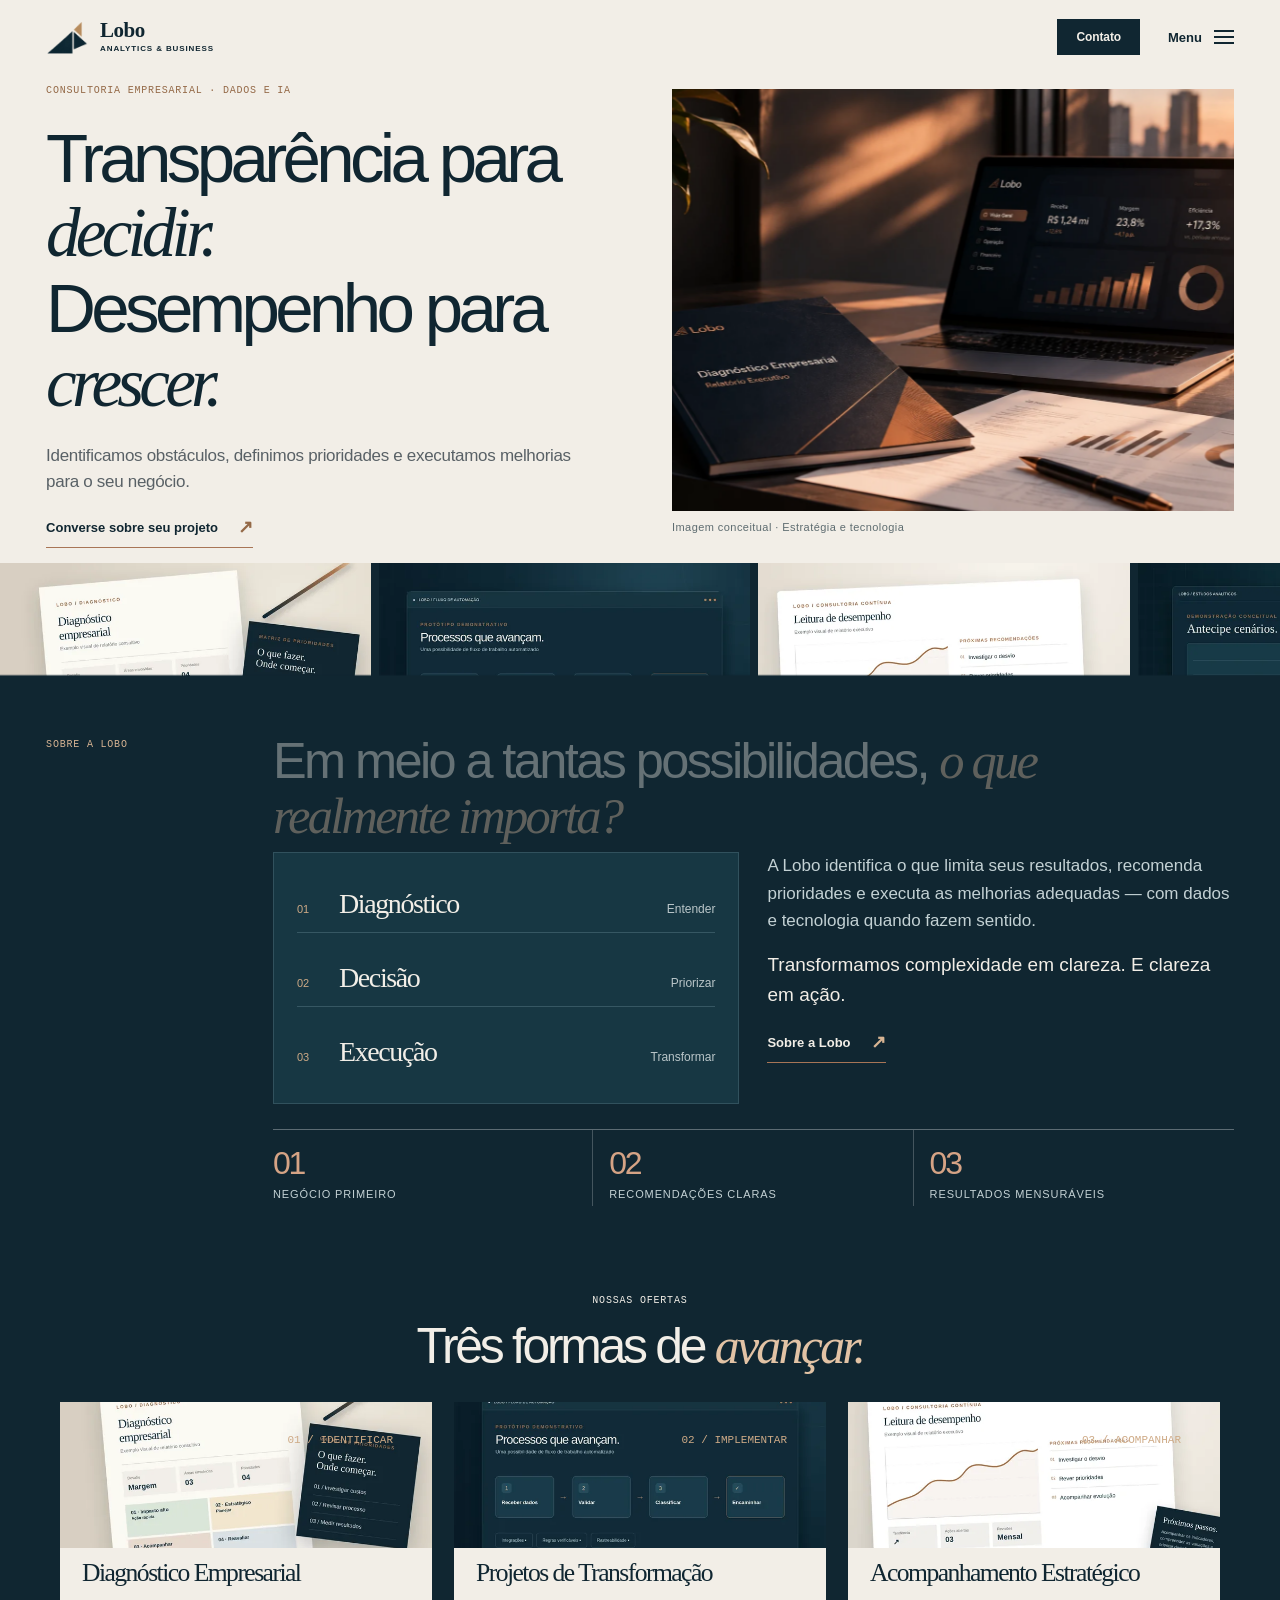
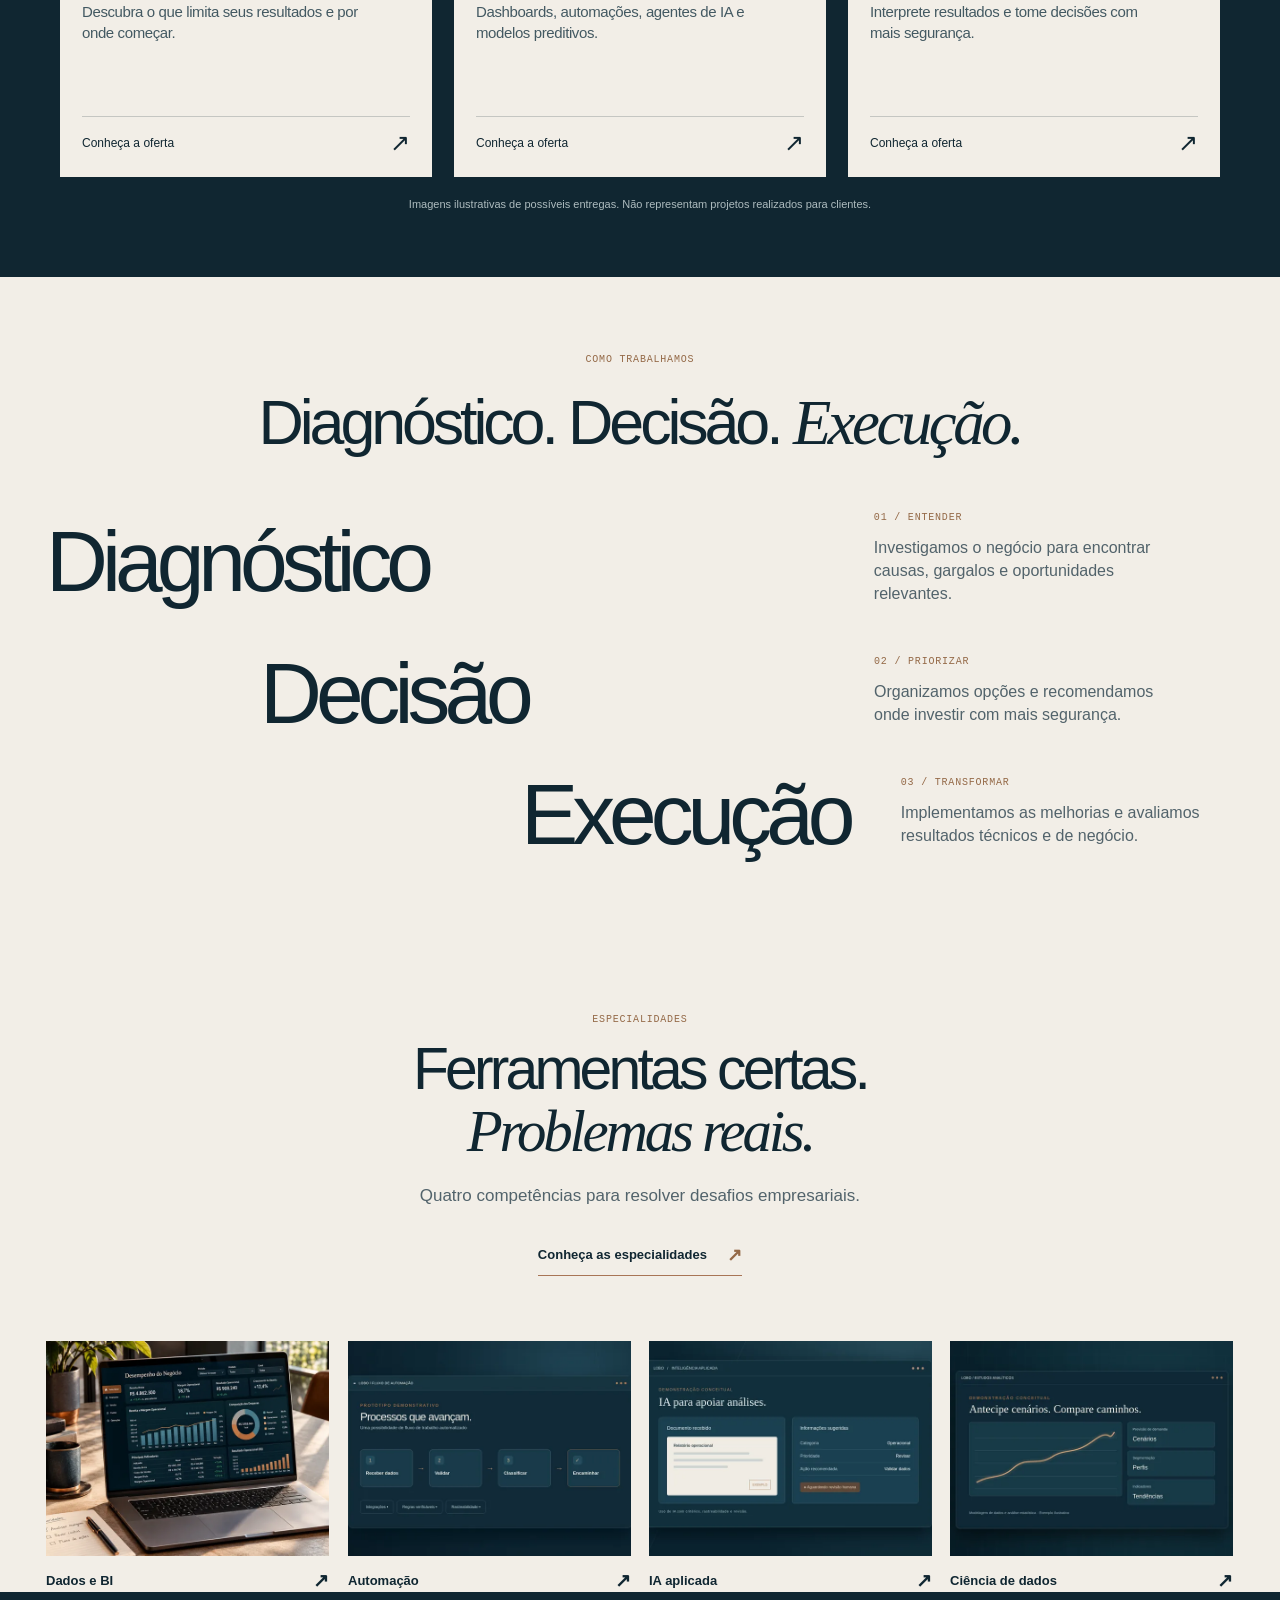
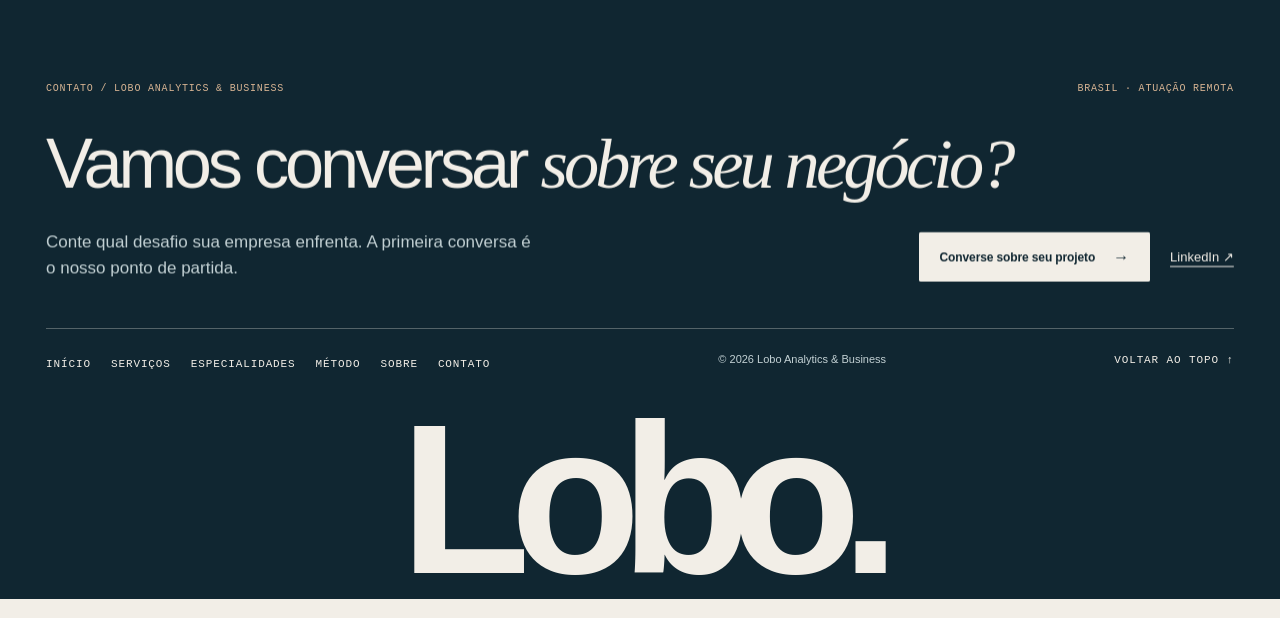
==== commit c685b3a9: "FIX/alteração na imagem principal do hero" ====
--- a/index.html
+++ b/index.html
@@ -1,13 +1,13 @@
 <!DOCTYPE html>
 
-<html lang="pt-BR"><head><meta charset="utf-8"/><meta content="width=device-width, initial-scale=1" name="viewport"/><meta content="#f2eee7" name="theme-color"/><meta content="Consultoria empresarial em dados e inteligência artificial. Diagnóstico, decisão e execução para melhorar resultados." name="description"/><title>Clareza para decidir. Desempenho para crescer | Lobo Analytics &amp; Business</title><link href="assets/favicon.png" rel="icon" type="image/png"/><link href="assets/style.css" rel="stylesheet"/><link href="assets/motion.css" rel="stylesheet"/><link as="image" href="assets/images/painel-negocio-sm.webp" rel="preload"/></head><body><a class="skip" href="#conteudo">Ir para o conteúdo</a><header class="nav" id="top"><a aria-label="Lobo Analytics &amp; Business — Início" class="nav__brand" href="index.html"><img alt="" class="nav__mark" decoding="async" height="44" src="assets/logo-simbolo-oficial.png" width="44"/><span>Lobo <span style="font-weight:400">Analytics &amp; Business</span></span></a><div class="nav__right"><div class="nav__contact"><a class="btn btn--solid btn--sm" href="contato/index.html">Contato</a></div><button aria-controls="menu" aria-expanded="false" class="menu-btn" data-menu-toggle="" type="button">Menu <span aria-hidden="true" class="menu-lines"><i></i><i></i><i></i></span></button></div></header><nav aria-hidden="true" aria-label="Menu principal" class="menu-panel" id="menu"><div class="menu-panel__list"><a href="index.html">Início</a><a href="servicos/index.html">Serviços</a><a href="especialidades/index.html">Especialidades</a><a href="metodo/index.html">Método Lobo</a><a href="sobre/index.html">Sobre a Lobo</a><a href="contato/index.html">Contato</a></div><div class="menu-panel__meta"><span>Estratégia que orienta. Tecnologia que transforma.</span><a href="https://www.linkedin.com/in/miguellobo001/" rel="noopener noreferrer" target="_blank">LinkedIn ↗</a></div></nav><main id="conteudo"><section aria-labelledby="hero-title" class="hero"><div class="hero__intro wrap">
+<html lang="pt-BR"><head><meta charset="utf-8"/><meta content="width=device-width, initial-scale=1" name="viewport"/><meta content="#f2eee7" name="theme-color"/><meta content="Consultoria empresarial em dados e inteligência artificial. Diagnóstico, decisão e execução para melhorar resultados." name="description"/><title>Clareza para decidir. Desempenho para crescer | Lobo Analytics &amp; Business</title><link href="assets/favicon.png" rel="icon" type="image/png"/><link href="assets/style.css" rel="stylesheet"/><link href="assets/motion.css" rel="stylesheet"/><link as="image" href="assets/images/lobo-hero-editorial-sm.webp" rel="preload"/></head><body><a class="skip" href="#conteudo">Ir para o conteúdo</a><header class="nav" id="top"><a aria-label="Lobo Analytics &amp; Business — Início" class="nav__brand" href="index.html"><img alt="" class="nav__mark" decoding="async" height="44" src="assets/logo-simbolo-oficial.png" width="44"/><span>Lobo <span style="font-weight:400">Analytics &amp; Business</span></span></a><div class="nav__right"><div class="nav__contact"><a class="btn btn--solid btn--sm" href="contato/index.html">Contato</a></div><button aria-controls="menu" aria-expanded="false" class="menu-btn" data-menu-toggle="" type="button">Menu <span aria-hidden="true" class="menu-lines"><i></i><i></i><i></i></span></button></div></header><nav aria-hidden="true" aria-label="Menu principal" class="menu-panel" id="menu"><div class="menu-panel__list"><a href="index.html">Início</a><a href="servicos/index.html">Serviços</a><a href="especialidades/index.html">Especialidades</a><a href="metodo/index.html">Método Lobo</a><a href="sobre/index.html">Sobre a Lobo</a><a href="contato/index.html">Contato</a></div><div class="menu-panel__meta"><span>Estratégia que orienta. Tecnologia que transforma.</span><a href="https://www.linkedin.com/in/miguellobo001/" rel="noopener noreferrer" target="_blank">LinkedIn ↗</a></div></nav><main id="conteudo"><section aria-labelledby="hero-title" class="hero"><div class="hero__intro wrap">
 <div class="hero__text">
 <p class="eyebrow">Consultoria empresarial · Dados e IA</p>
-<h1 class="hero__statement" id="hero-title">Clareza para <em>decidir.</em><br/>Desempenho para <em>crescer.</em></h1>
+<h1 class="hero__statement" id="hero-title">Transparência para <em>decidir.</em><br/>Desempenho para <em>crescer.</em></h1>
 <p class="hero__lead">Identificamos obstáculos, definimos prioridades e executamos melhorias para o seu negócio.</p>
 <a class="text-link" href="contato/index.html">Converse sobre seu projeto <span aria-hidden="true">↗</span></a>
 </div>
-<figure class="hero__art"><div class="hero__frame"><img alt="Notebook exibindo painel demonstrativo de indicadores empresariais" fetchpriority="high" height="900" src="assets/images/painel-negocio.webp" width="1400"/></div><figcaption>Demonstração visual · Dados e negócios</figcaption></figure>
+<figure class="hero__art"><div class="hero__frame"><img alt="Composição ilustrativa da Lobo com relatório de diagnóstico empresarial e painel analítico em notebook" fetchpriority="high" height="1024" src="assets/images/lobo-hero-editorial.webp" width="1536"/></div><figcaption>Imagem conceitual · Estratégia e tecnologia</figcaption></figure>
 </div><div aria-label="Galeria visual da Lobo" class="ribbon"><div class="ribbon__row"><ul class="ribbon__set">
 <li class="ribbon__shot"><img alt="Exemplo ilustrativo de relatório de diagnóstico e matriz de prioridades" loading="lazy" src="assets/images/diagnostico-demonstrativo-sm.webp"/></li>
 <li class="ribbon__shot"><img alt="Fluxo demonstrativo de automação de processos" loading="lazy" src="assets/images/automacao-demonstrativa-sm.webp"/></li>
--- a/assets/style.css
+++ b/assets/style.css
@@ -304,19 +304,6 @@
   .ribbon__row { -webkit-mask-image:none !important; mask-image:none !important; }
 }
 
-
-/* Aproximar o início da home do menu */
-@media (min-width: 1051px) {
-  .hero__intro {
-    min-height: 460px;
-    padding-top: 0px;
-    padding-bottom: 25px;
-  }
-}
-
-/* Mobile */
-@media (max-width: 730px) {
-  .hero__intro {
-    padding-top: 0%;
-  }
-}+/* Ajustes visuais da home aprovados (hero mais compacto) */
+@media (min-width:1051px){.hero__intro{min-height:350px;padding-top:0;padding-bottom:15px;}}
+@media (max-width:730px){.hero__intro{padding-top:15px;}}
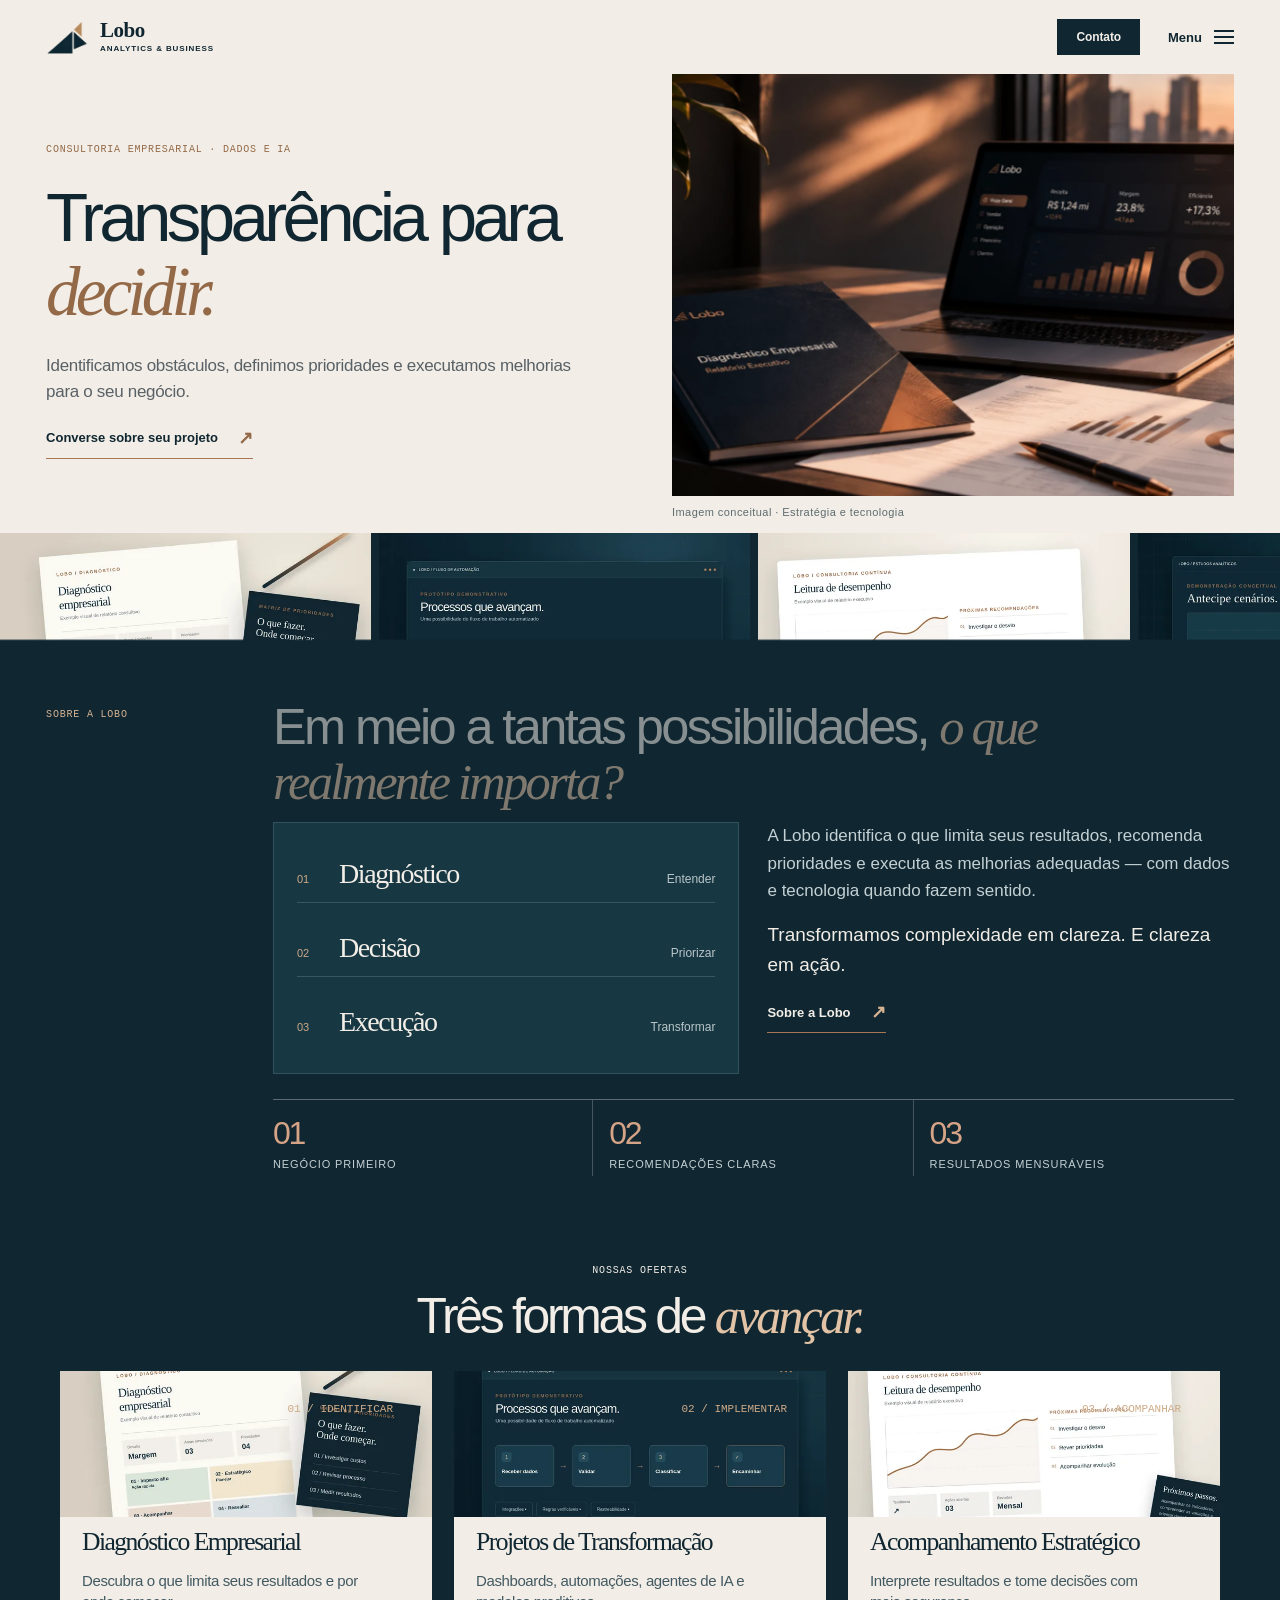
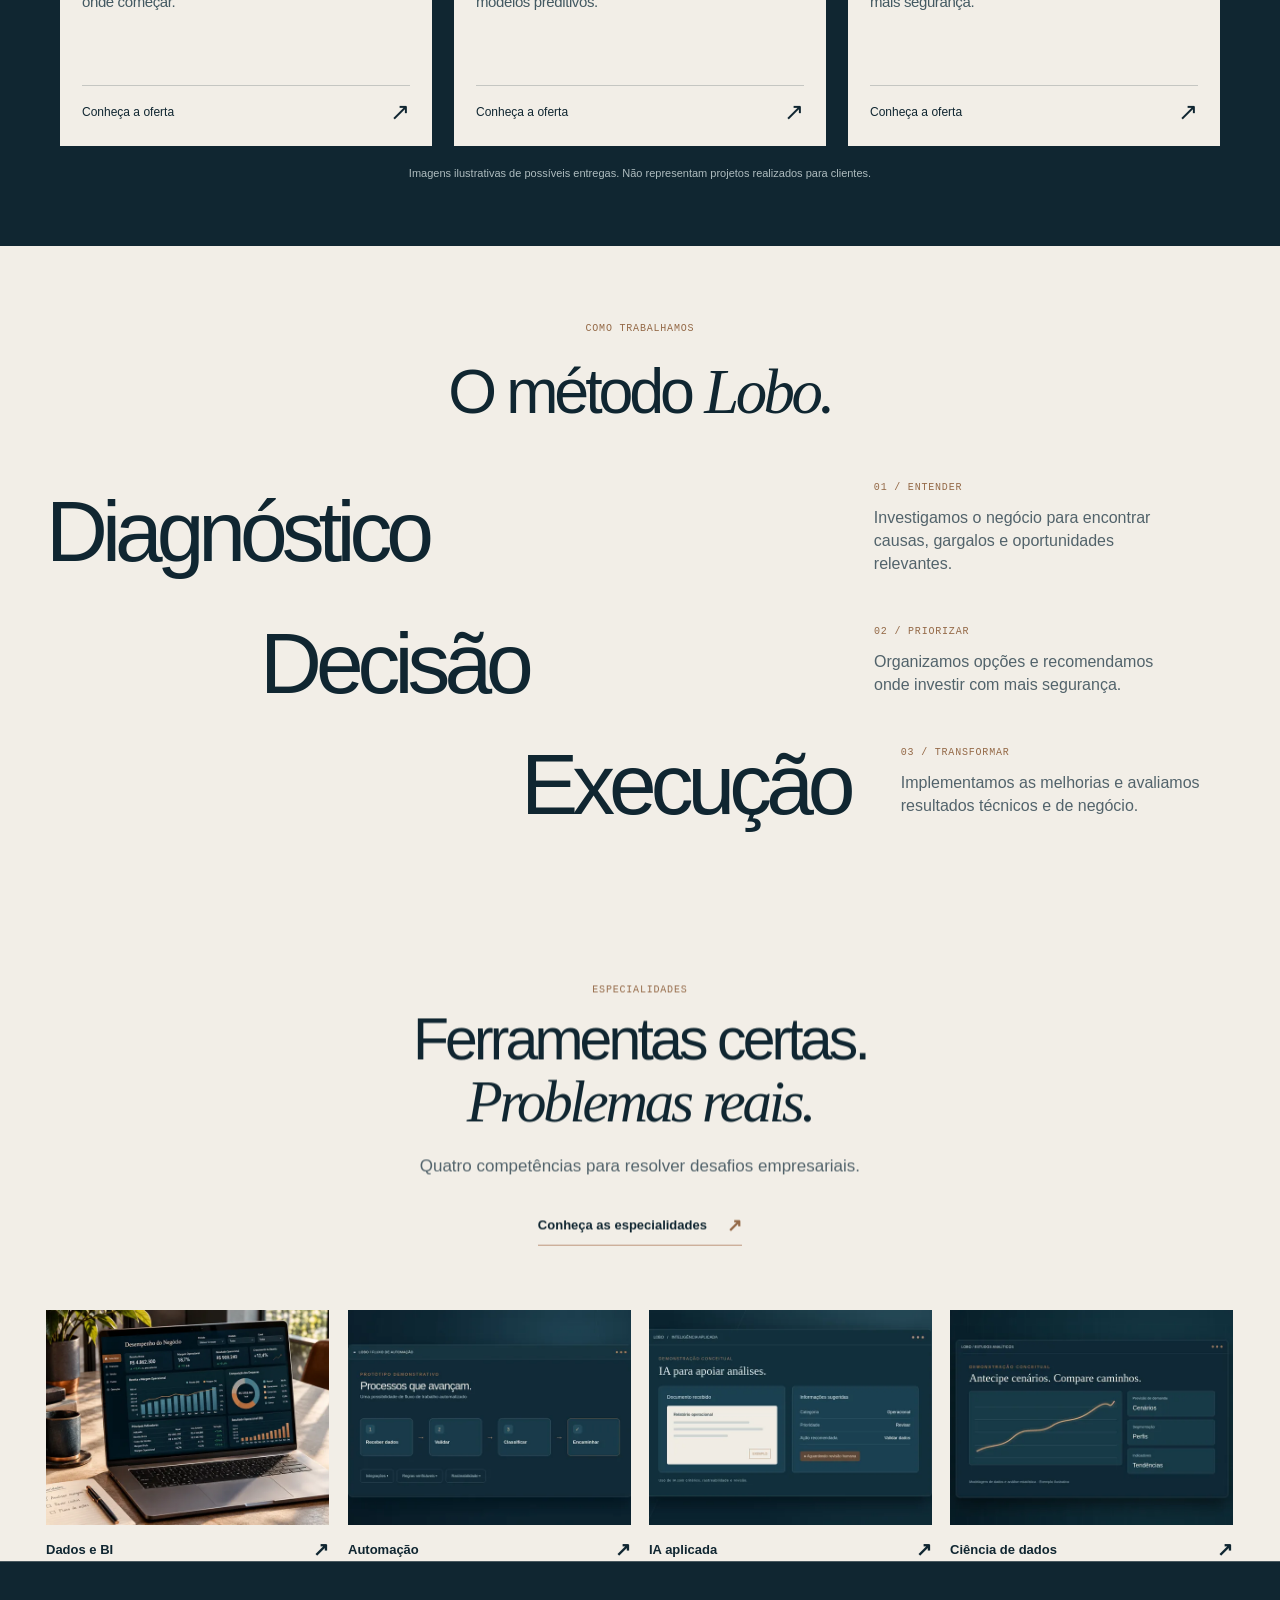
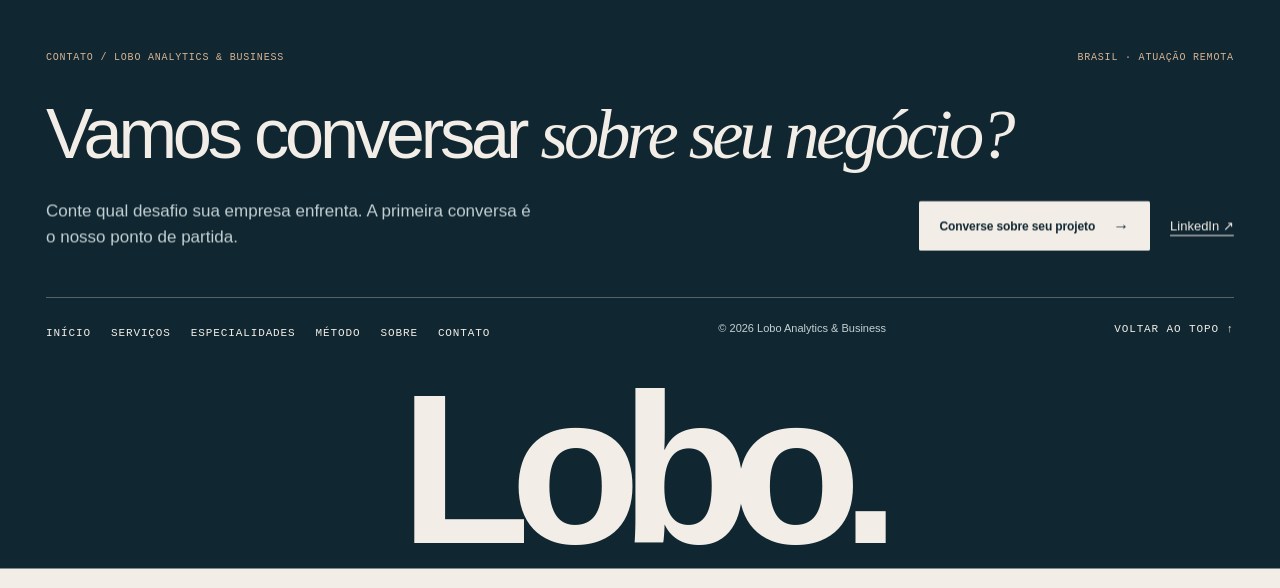
==== commit fbf24786: "FIX/ajustes de textos e texto dinamico" ====
--- a/index.html
+++ b/index.html
@@ -3,11 +3,11 @@
 <html lang="pt-BR"><head><meta charset="utf-8"/><meta content="width=device-width, initial-scale=1" name="viewport"/><meta content="#f2eee7" name="theme-color"/><meta content="Consultoria empresarial em dados e inteligência artificial. Diagnóstico, decisão e execução para melhorar resultados." name="description"/><title>Clareza para decidir. Desempenho para crescer | Lobo Analytics &amp; Business</title><link href="assets/favicon.png" rel="icon" type="image/png"/><link href="assets/style.css" rel="stylesheet"/><link href="assets/motion.css" rel="stylesheet"/><link as="image" href="assets/images/lobo-hero-editorial-sm.webp" rel="preload"/></head><body><a class="skip" href="#conteudo">Ir para o conteúdo</a><header class="nav" id="top"><a aria-label="Lobo Analytics &amp; Business — Início" class="nav__brand" href="index.html"><img alt="" class="nav__mark" decoding="async" height="44" src="assets/logo-simbolo-oficial.png" width="44"/><span>Lobo <span style="font-weight:400">Analytics &amp; Business</span></span></a><div class="nav__right"><div class="nav__contact"><a class="btn btn--solid btn--sm" href="contato/index.html">Contato</a></div><button aria-controls="menu" aria-expanded="false" class="menu-btn" data-menu-toggle="" type="button">Menu <span aria-hidden="true" class="menu-lines"><i></i><i></i><i></i></span></button></div></header><nav aria-hidden="true" aria-label="Menu principal" class="menu-panel" id="menu"><div class="menu-panel__list"><a href="index.html">Início</a><a href="servicos/index.html">Serviços</a><a href="especialidades/index.html">Especialidades</a><a href="metodo/index.html">Método Lobo</a><a href="sobre/index.html">Sobre a Lobo</a><a href="contato/index.html">Contato</a></div><div class="menu-panel__meta"><span>Estratégia que orienta. Tecnologia que transforma.</span><a href="https://www.linkedin.com/in/miguellobo001/" rel="noopener noreferrer" target="_blank">LinkedIn ↗</a></div></nav><main id="conteudo"><section aria-labelledby="hero-title" class="hero"><div class="hero__intro wrap">
 <div class="hero__text">
 <p class="eyebrow">Consultoria empresarial · Dados e IA</p>
-<h1 class="hero__statement" id="hero-title">Transparência para <em>decidir.</em><br/>Desempenho para <em>crescer.</em></h1>
+<h1 class="hero__statement hero__statement--dynamic" id="hero-title" aria-label="Clareza para decidir, priorizar e avançar">Transparência para <span class="hero__rotator" aria-hidden="true"><em class="hero__rotator-word" data-hero-word>decidir.</em></span></h1>
 <p class="hero__lead">Identificamos obstáculos, definimos prioridades e executamos melhorias para o seu negócio.</p>
 <a class="text-link" href="contato/index.html">Converse sobre seu projeto <span aria-hidden="true">↗</span></a>
 </div>
-<figure class="hero__art"><div class="hero__frame"><img alt="Composição ilustrativa da Lobo com relatório de diagnóstico empresarial e painel analítico em notebook" fetchpriority="high" height="1024" src="assets/images/lobo-hero-editorial.webp" width="1536"/></div><figcaption>Imagem conceitual · Estratégia e tecnologia</figcaption></figure>
+<figure class="hero__art"><div class="hero__frame"><img alt="Composição ilustrativa da Lobo com relatório de diagnóstico empresarial e painel analítico em notebook" fetchpriority="high" height="24" src="assets/images/lobo-hero-editorial.webp" width="1536"/></div><figcaption>Imagem conceitual · Estratégia e tecnologia</figcaption></figure>
 </div><div aria-label="Galeria visual da Lobo" class="ribbon"><div class="ribbon__row"><ul class="ribbon__set">
 <li class="ribbon__shot"><img alt="Exemplo ilustrativo de relatório de diagnóstico e matriz de prioridades" loading="lazy" src="assets/images/diagnostico-demonstrativo-sm.webp"/></li>
 <li class="ribbon__shot"><img alt="Fluxo demonstrativo de automação de processos" loading="lazy" src="assets/images/automacao-demonstrativa-sm.webp"/></li>
@@ -25,10 +25,10 @@
 <a class="service-card" href="servicos/projetos-de-transformacao/index.html"><div class="service-card__visual"><img alt="Exemplo de fluxo de automação" loading="lazy" src="assets/images/automacao-demonstrativa-sm.webp"/></div><span class="service-card__num">02 / IMPLEMENTAR</span><span class="service-card__title">Projetos de Transformação</span><p class="service-card__text">Dashboards, automações, agentes de IA e modelos preditivos.</p><span class="service-card__bottom"><span>Conheça a oferta</span><span>↗</span></span></a>
 <a class="service-card" href="servicos/acompanhamento-estrategico/index.html"><div class="service-card__visual"><img alt="Exemplo de relatório de acompanhamento estratégico" loading="lazy" src="assets/images/acompanhamento-demonstrativo-sm.webp"/></div><span class="service-card__num">03 / ACOMPANHAR</span><span class="service-card__title">Acompanhamento Estratégico</span><p class="service-card__text">Interprete resultados e tome decisões com mais segurança.</p><span class="service-card__bottom"><span>Conheça a oferta</span><span>↗</span></span></a>
 </div><p class="demo-note">Imagens ilustrativas de possíveis entregas. Não representam projetos realizados para clientes.</p></div></section>
-<section class="process" id="metodo"><div class="wrap"><div class="process__intro"><p class="eyebrow">Como trabalhamos</p><h2 class="process__title">Diagnóstico. Decisão. <em class="accent-serif">Execução.</em></h2></div><div class="process__items"><div class="process__item"><h3 class="process__name">Diagnóstico</h3><div class="process__detail"><p class="eyebrow">01 / Entender</p><p>Investigamos o negócio para encontrar causas, gargalos e oportunidades relevantes.</p></div></div><div class="process__item"><h3 class="process__name">Decisão</h3><div class="process__detail"><p class="eyebrow">02 / Priorizar</p><p>Organizamos opções e recomendamos onde investir com mais segurança.</p></div></div><div class="process__item"><h3 class="process__name">Execução</h3><div class="process__detail"><p class="eyebrow">03 / Transformar</p><p>Implementamos as melhorias e avaliamos resultados técnicos e de negócio.</p></div></div></div></div></section>
+<section class="process" id="metodo"><div class="wrap"><div class="process__intro"><p class="eyebrow">Como trabalhamos</p><h2 class="process__title">O método <em class="accent-serif">Lobo.</em></h2></div><div class="process__items"><div class="process__item"><h3 class="process__name">Diagnóstico</h3><div class="process__detail"><p class="eyebrow">01 / Entender</p><p>Investigamos o negócio para encontrar causas, gargalos e oportunidades relevantes.</p></div></div><div class="process__item"><h3 class="process__name">Decisão</h3><div class="process__detail"><p class="eyebrow">02 / Priorizar</p><p>Organizamos opções e recomendamos onde investir com mais segurança.</p></div></div><div class="process__item"><h3 class="process__name">Execução</h3><div class="process__detail"><p class="eyebrow">03 / Transformar</p><p>Implementamos as melhorias e avaliamos resultados técnicos e de negócio.</p></div></div></div></div></section>
 <section class="featured" id="aplicacoes"><div class="featured__head wrap"><p class="eyebrow">Especialidades</p><h2 class="featured__title">Ferramentas certas.<br/><em class="accent-serif">Problemas reais.</em></h2><p class="featured__lead">Quatro competências para resolver desafios empresariais.</p><div class="featured__actions"><a class="text-link" href="especialidades/index.html">Conheça as especialidades <span aria-hidden="true">↗</span></a></div></div><div class="gallery wrap">
 <a class="gallery__card" href="especialidades/index.html"><div class="gallery__img"><img alt="Painel demonstrativo de inteligência de negócios" loading="lazy" src="assets/images/painel-negocio-sm.webp"/></div><div class="gallery__label"><span>Dados e BI</span><span aria-hidden="true">↗</span></div></a>
 <a class="gallery__card" href="especialidades/index.html"><div class="gallery__img"><img alt="Fluxo demonstrativo de automação" loading="lazy" src="assets/images/automacao-demonstrativa-sm.webp"/></div><div class="gallery__label"><span>Automação</span><span aria-hidden="true">↗</span></div></a>
 <a class="gallery__card" href="especialidades/index.html"><div class="gallery__img"><img alt="Interface demonstrativa de análise documental com IA" loading="lazy" src="assets/images/ia-aplicada-demonstrativa-sm.webp"/></div><div class="gallery__label"><span>IA aplicada</span><span aria-hidden="true">↗</span></div></a>
 <a class="gallery__card" href="especialidades/index.html"><div class="gallery__img"><img alt="Modelo analítico demonstrativo" loading="lazy" src="assets/images/modelagem-demonstrativa-sm.webp"/></div><div class="gallery__label"><span>Ciência de dados</span><span aria-hidden="true">↗</span></div></a>
-</div></section></main><footer class="footer" id="rodape"><div class="footer__invite wrap"><div class="footer__meta eyebrow"><span>Contato / Lobo Analytics &amp; Business</span><span>Brasil · Atuação remota</span></div><h2 class="footer__title">Vamos conversar <em class="accent-serif">sobre seu negócio?</em></h2><div class="footer__reach"><p>Conte qual desafio sua empresa enfrenta. A primeira conversa é o nosso ponto de partida.</p><div class="footer__actions"><a class="btn btn--cream" href="contato/index.html">Converse sobre seu projeto <span class="arrow">→</span></a><a href="https://www.linkedin.com/in/miguellobo001/" rel="noopener noreferrer" style="font-size:13px;text-decoration:underline;text-underline-offset:5px" target="_blank">LinkedIn ↗</a></div></div></div><div class="footer__bar wrap"><ul class="footer__links"><li><a class="micro" href="index.html">Início</a></li><li><a class="micro" href="servicos/index.html">Serviços</a></li><li><a class="micro" href="especialidades/index.html">Especialidades</a></li><li><a class="micro" href="metodo/index.html">Método</a></li><li><a class="micro" href="sobre/index.html">Sobre</a></li><li><a class="micro" href="contato/index.html">Contato</a></li></ul><span class="footer__legal">© 2026 Lobo Analytics &amp; Business</span><a class="micro" href="#top">Voltar ao topo ↑</a></div><p aria-hidden="true" class="footer__name">Lobo.</p></footer><script defer="" src="assets/script.js"></script><script defer="" src="assets/motion.js"></script><script defer="" src="assets/gallery-fade.js"></script></body></html>+</div></section></main><footer class="footer" id="rodape"><div class="footer__invite wrap"><div class="footer__meta eyebrow"><span>Contato / Lobo Analytics &amp; Business</span><span>Brasil · Atuação remota</span></div><h2 class="footer__title">Vamos conversar <em class="accent-serif">sobre seu negócio?</em></h2><div class="footer__reach"><p>Conte qual desafio sua empresa enfrenta. A primeira conversa é o nosso ponto de partida.</p><div class="footer__actions"><a class="btn btn--cream" href="contato/index.html">Converse sobre seu projeto <span class="arrow">→</span></a><a href="https://www.linkedin.com/in/miguellobo001/" rel="noopener noreferrer" style="font-size:13px;text-decoration:underline;text-underline-offset:5px" target="_blank">LinkedIn ↗</a></div></div></div><div class="footer__bar wrap"><ul class="footer__links"><li><a class="micro" href="index.html">Início</a></li><li><a class="micro" href="servicos/index.html">Serviços</a></li><li><a class="micro" href="especialidades/index.html">Especialidades</a></li><li><a class="micro" href="metodo/index.html">Método</a></li><li><a class="micro" href="sobre/index.html">Sobre</a></li><li><a class="micro" href="contato/index.html">Contato</a></li></ul><span class="footer__legal">© 2026 Lobo Analytics &amp; Business</span><a class="micro" href="#top">Voltar ao topo ↑</a></div><p aria-hidden="true" class="footer__name">Lobo.</p></footer><script defer="" src="assets/script.js"></script><script defer="" src="assets/motion.js"></script><script defer="" src="assets/gallery-fade.js"></script><script defer="" src="assets/hero-rotator.js"></script></body></html>
--- a/assets/style.css
+++ b/assets/style.css
@@ -307,3 +307,11 @@
 /* Ajustes visuais da home aprovados (hero mais compacto) */
 @media (min-width:1051px){.hero__intro{min-height:350px;padding-top:0;padding-bottom:15px;}}
 @media (max-width:730px){.hero__intro{padding-top:15px;}}
+
+/* LOBO v4.3 — título rotativo na home, sem deslocar os elementos ao alternar. */
+.hero__statement--dynamic { max-width:100%; }
+.hero__rotator { display:block; min-height:1.11em; overflow:hidden; color:var(--copper-text); }
+.hero__rotator-word { display:block; width:max-content; max-width:100%; transition:opacity .46s ease, transform .46s cubic-bezier(.22,1,.36,1); opacity:1; transform:translateY(0); }
+.hero__rotator-word.is-leaving { opacity:0; transform:translateY(-.24em); }
+.hero__rotator-word.is-entering { opacity:0; transform:translateY(.24em); }
+@media (prefers-reduced-motion:reduce) { .hero__rotator-word {transition:none!important;transform:none!important;} }
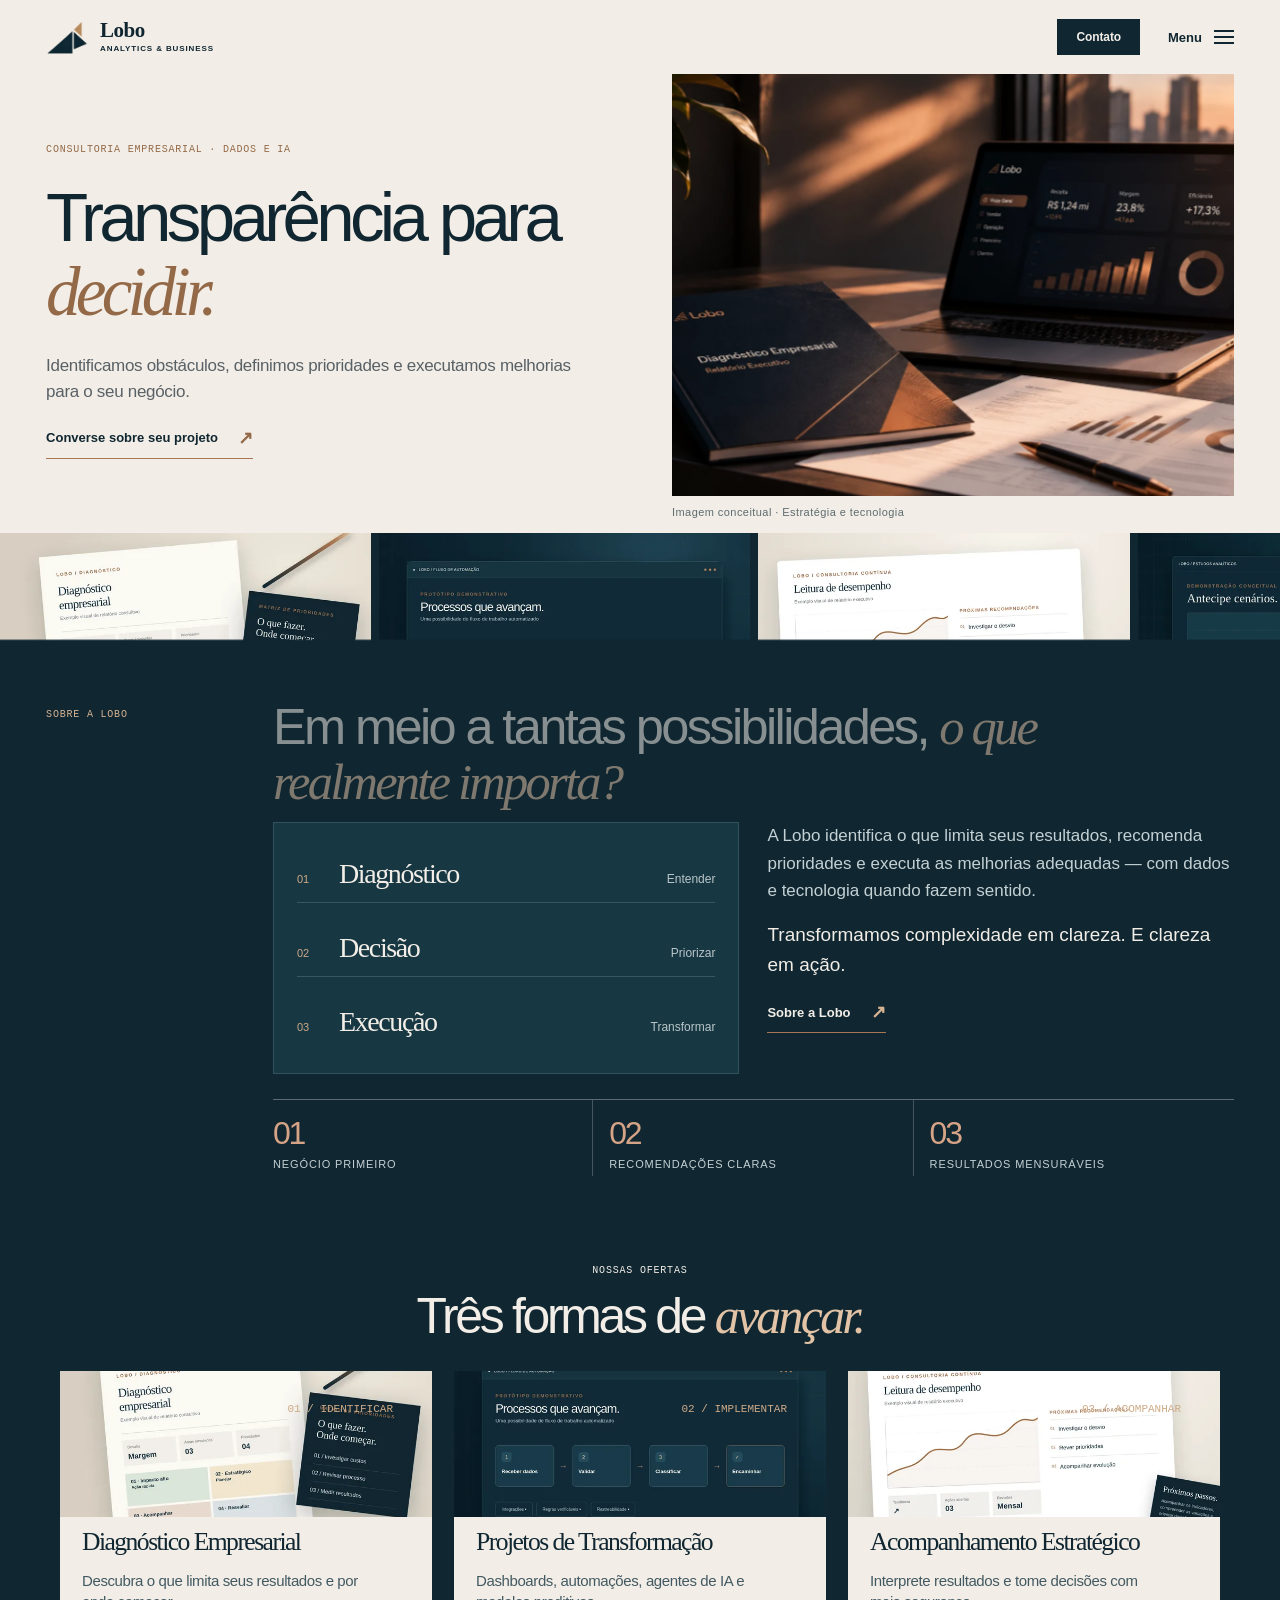
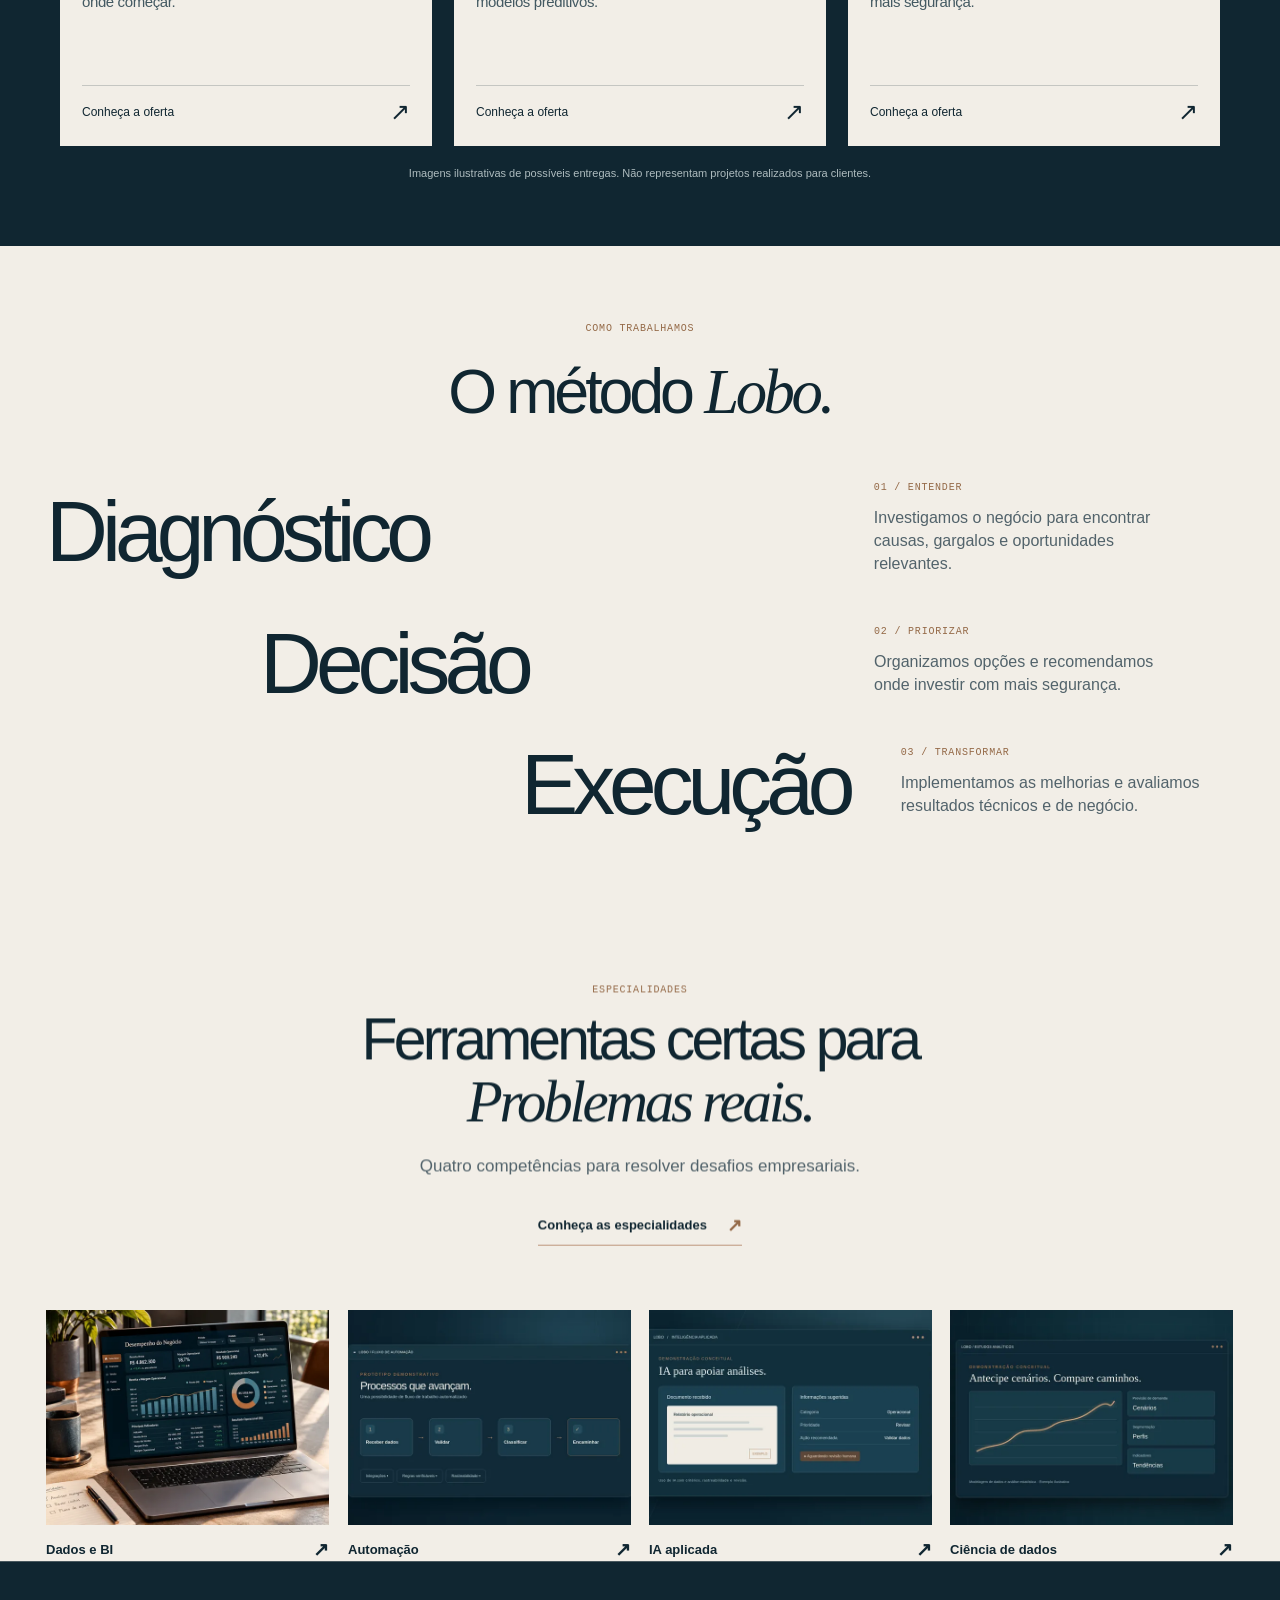
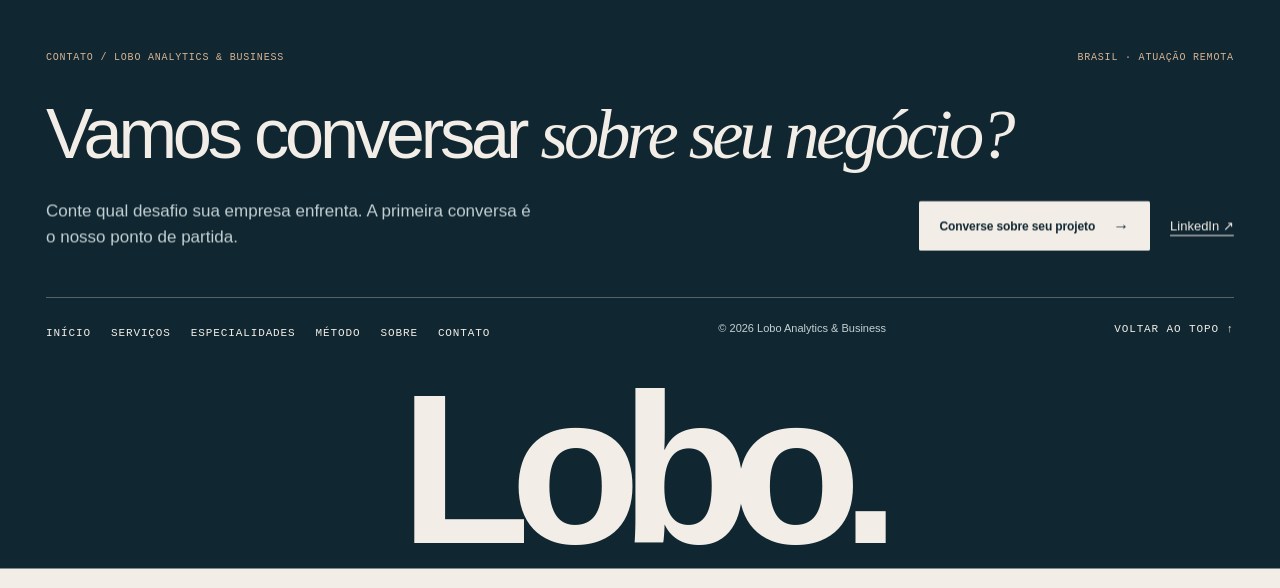
==== commit cce076b5: "FIX/correção de gramatica: ferramentas certas para ..." ====
--- a/index.html
+++ b/index.html
@@ -26,7 +26,7 @@
 <a class="service-card" href="servicos/acompanhamento-estrategico/index.html"><div class="service-card__visual"><img alt="Exemplo de relatório de acompanhamento estratégico" loading="lazy" src="assets/images/acompanhamento-demonstrativo-sm.webp"/></div><span class="service-card__num">03 / ACOMPANHAR</span><span class="service-card__title">Acompanhamento Estratégico</span><p class="service-card__text">Interprete resultados e tome decisões com mais segurança.</p><span class="service-card__bottom"><span>Conheça a oferta</span><span>↗</span></span></a>
 </div><p class="demo-note">Imagens ilustrativas de possíveis entregas. Não representam projetos realizados para clientes.</p></div></section>
 <section class="process" id="metodo"><div class="wrap"><div class="process__intro"><p class="eyebrow">Como trabalhamos</p><h2 class="process__title">O método <em class="accent-serif">Lobo.</em></h2></div><div class="process__items"><div class="process__item"><h3 class="process__name">Diagnóstico</h3><div class="process__detail"><p class="eyebrow">01 / Entender</p><p>Investigamos o negócio para encontrar causas, gargalos e oportunidades relevantes.</p></div></div><div class="process__item"><h3 class="process__name">Decisão</h3><div class="process__detail"><p class="eyebrow">02 / Priorizar</p><p>Organizamos opções e recomendamos onde investir com mais segurança.</p></div></div><div class="process__item"><h3 class="process__name">Execução</h3><div class="process__detail"><p class="eyebrow">03 / Transformar</p><p>Implementamos as melhorias e avaliamos resultados técnicos e de negócio.</p></div></div></div></div></section>
-<section class="featured" id="aplicacoes"><div class="featured__head wrap"><p class="eyebrow">Especialidades</p><h2 class="featured__title">Ferramentas certas.<br/><em class="accent-serif">Problemas reais.</em></h2><p class="featured__lead">Quatro competências para resolver desafios empresariais.</p><div class="featured__actions"><a class="text-link" href="especialidades/index.html">Conheça as especialidades <span aria-hidden="true">↗</span></a></div></div><div class="gallery wrap">
+<section class="featured" id="aplicacoes"><div class="featured__head wrap"><p class="eyebrow">Especialidades</p><h2 class="featured__title">Ferramentas certas para<br/><em class="accent-serif">Problemas reais.</em></h2><p class="featured__lead">Quatro competências para resolver desafios empresariais.</p><div class="featured__actions"><a class="text-link" href="especialidades/index.html">Conheça as especialidades <span aria-hidden="true">↗</span></a></div></div><div class="gallery wrap">
 <a class="gallery__card" href="especialidades/index.html"><div class="gallery__img"><img alt="Painel demonstrativo de inteligência de negócios" loading="lazy" src="assets/images/painel-negocio-sm.webp"/></div><div class="gallery__label"><span>Dados e BI</span><span aria-hidden="true">↗</span></div></a>
 <a class="gallery__card" href="especialidades/index.html"><div class="gallery__img"><img alt="Fluxo demonstrativo de automação" loading="lazy" src="assets/images/automacao-demonstrativa-sm.webp"/></div><div class="gallery__label"><span>Automação</span><span aria-hidden="true">↗</span></div></a>
 <a class="gallery__card" href="especialidades/index.html"><div class="gallery__img"><img alt="Interface demonstrativa de análise documental com IA" loading="lazy" src="assets/images/ia-aplicada-demonstrativa-sm.webp"/></div><div class="gallery__label"><span>IA aplicada</span><span aria-hidden="true">↗</span></div></a>
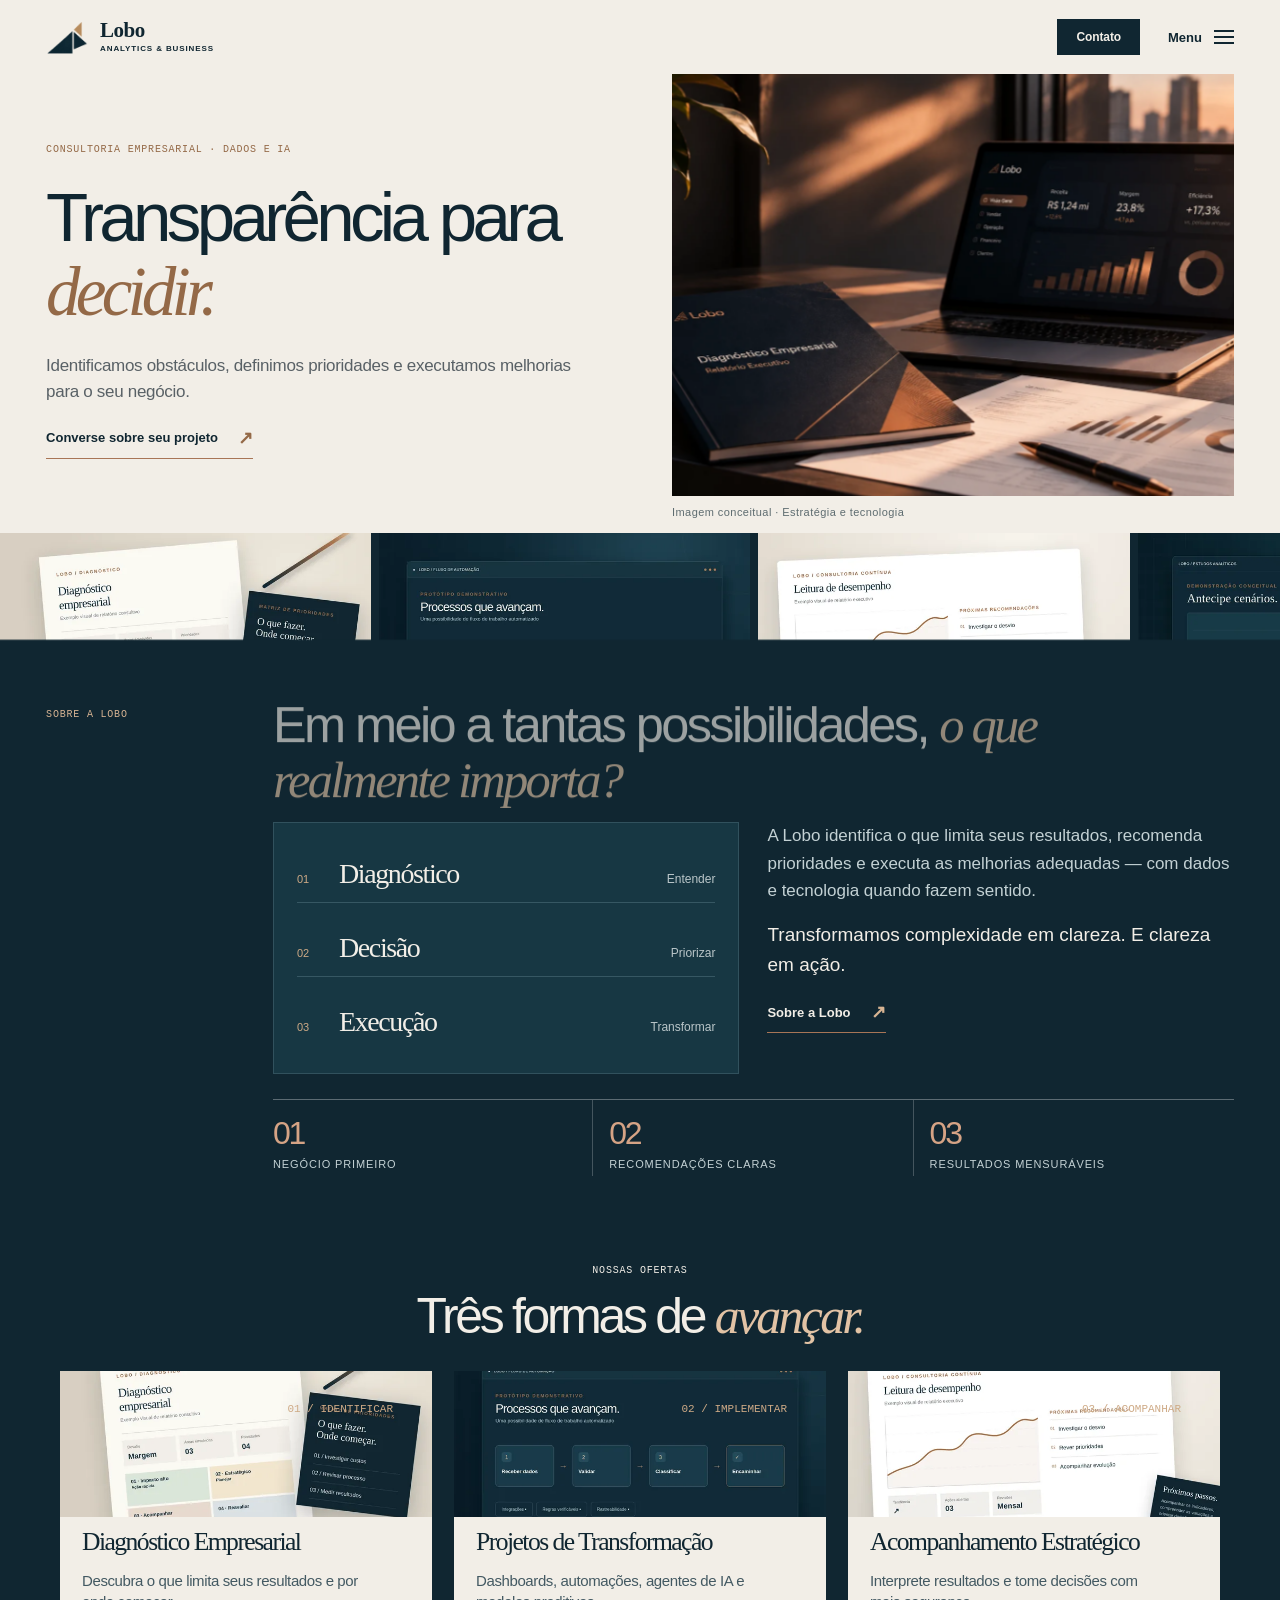
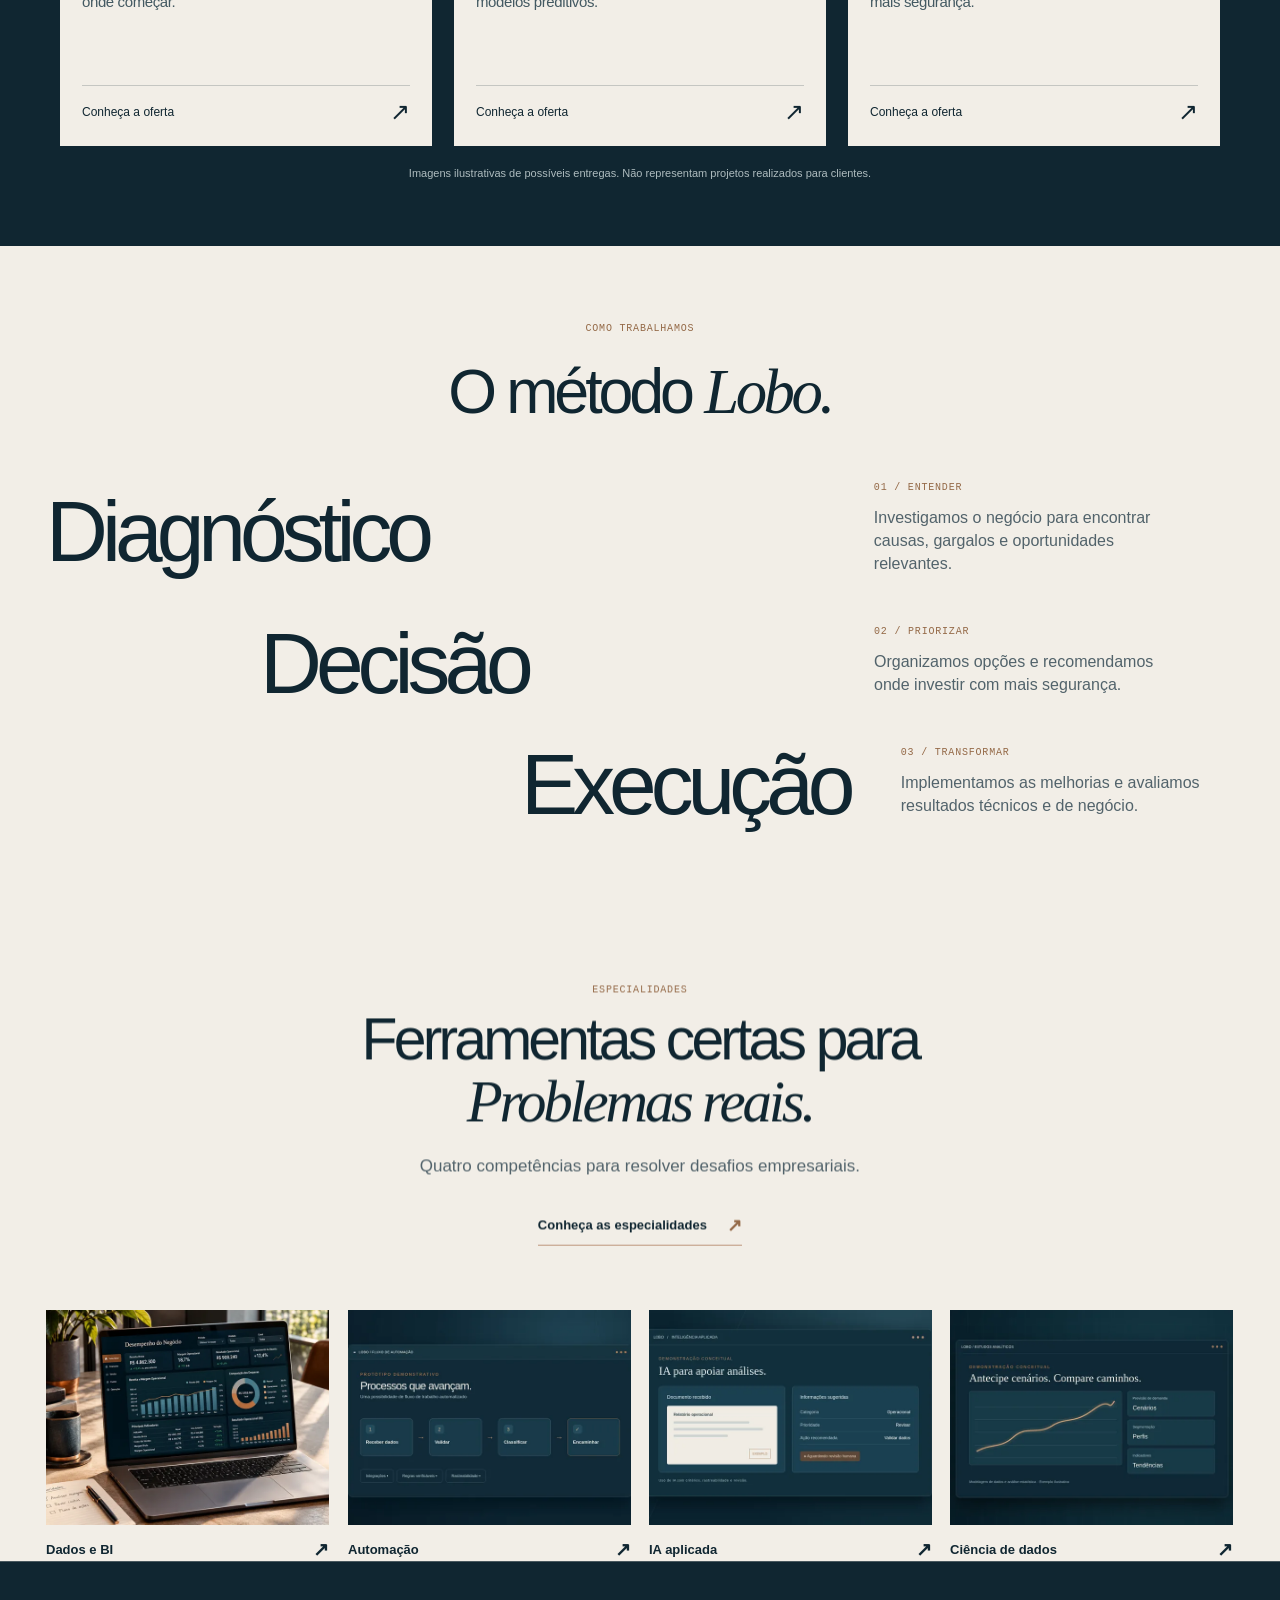
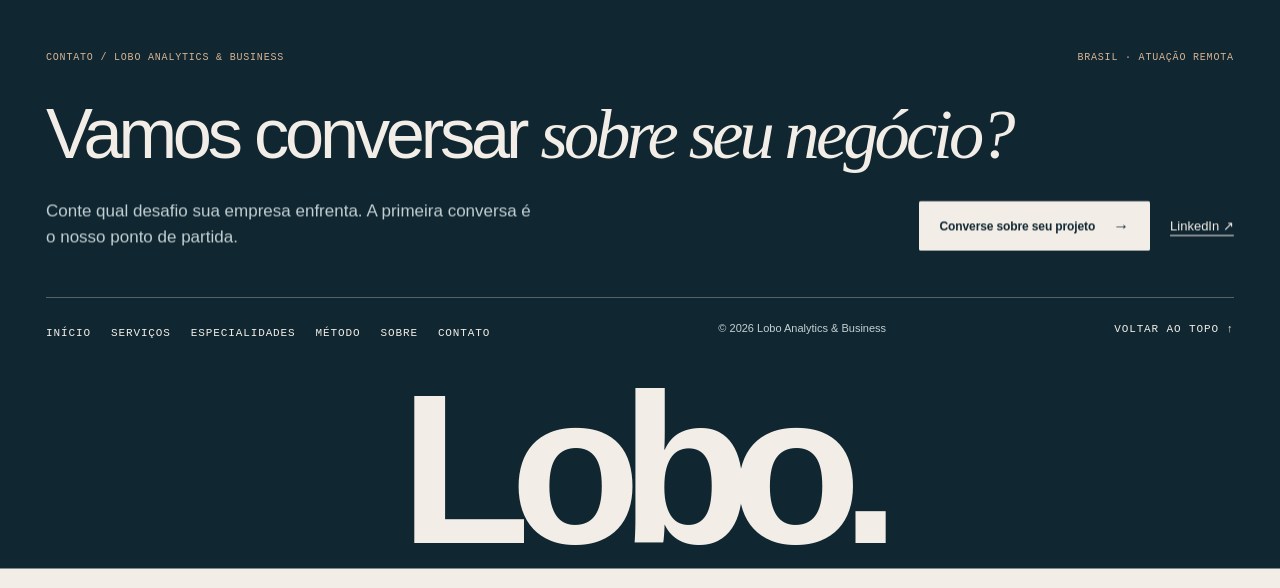
==== commit 8282ab28: "FIX/ajustes nos textos de destaque ao compartilhar o link" ====
--- a/index.html
+++ b/index.html
@@ -1,9 +1,9 @@
 <!DOCTYPE html>
 
-<html lang="pt-BR"><head><meta charset="utf-8"/><meta content="width=device-width, initial-scale=1" name="viewport"/><meta content="#f2eee7" name="theme-color"/><meta content="Consultoria empresarial em dados e inteligência artificial. Diagnóstico, decisão e execução para melhorar resultados." name="description"/><title>Clareza para decidir. Desempenho para crescer | Lobo Analytics &amp; Business</title><link href="assets/favicon.png" rel="icon" type="image/png"/><link href="assets/style.css" rel="stylesheet"/><link href="assets/motion.css" rel="stylesheet"/><link as="image" href="assets/images/lobo-hero-editorial-sm.webp" rel="preload"/></head><body><a class="skip" href="#conteudo">Ir para o conteúdo</a><header class="nav" id="top"><a aria-label="Lobo Analytics &amp; Business — Início" class="nav__brand" href="index.html"><img alt="" class="nav__mark" decoding="async" height="44" src="assets/logo-simbolo-oficial.png" width="44"/><span>Lobo <span style="font-weight:400">Analytics &amp; Business</span></span></a><div class="nav__right"><div class="nav__contact"><a class="btn btn--solid btn--sm" href="contato/index.html">Contato</a></div><button aria-controls="menu" aria-expanded="false" class="menu-btn" data-menu-toggle="" type="button">Menu <span aria-hidden="true" class="menu-lines"><i></i><i></i><i></i></span></button></div></header><nav aria-hidden="true" aria-label="Menu principal" class="menu-panel" id="menu"><div class="menu-panel__list"><a href="index.html">Início</a><a href="servicos/index.html">Serviços</a><a href="especialidades/index.html">Especialidades</a><a href="metodo/index.html">Método Lobo</a><a href="sobre/index.html">Sobre a Lobo</a><a href="contato/index.html">Contato</a></div><div class="menu-panel__meta"><span>Estratégia que orienta. Tecnologia que transforma.</span><a href="https://www.linkedin.com/in/miguellobo001/" rel="noopener noreferrer" target="_blank">LinkedIn ↗</a></div></nav><main id="conteudo"><section aria-labelledby="hero-title" class="hero"><div class="hero__intro wrap">
+<html lang="pt-BR"><head><meta charset="utf-8"/><meta content="width=device-width, initial-scale=1" name="viewport"/><meta content="#f2eee7" name="theme-color"/><meta content="Consultoria empresarial em dados e inteligência artificial. Diagnóstico, decisão e execução para melhorar resultados." name="description"/><title>Lobo Analytics &amp; Business</title><link href="assets/favicon.png" rel="icon" type="image/png"/><link href="assets/style.css" rel="stylesheet"/><link href="assets/motion.css" rel="stylesheet"/><link as="image" href="assets/images/lobo-hero-editorial-sm.webp" rel="preload"/></head><body><a class="skip" href="#conteudo">Ir para o conteúdo</a><header class="nav" id="top"><a aria-label="Lobo Analytics &amp; Business — Início" class="nav__brand" href="index.html"><img alt="" class="nav__mark" decoding="async" height="44" src="assets/logo-simbolo-oficial.png" width="44"/><span>Lobo <span style="font-weight:400">Analytics &amp; Business</span></span></a><div class="nav__right"><div class="nav__contact"><a class="btn btn--solid btn--sm" href="contato/index.html">Contato</a></div><button aria-controls="menu" aria-expanded="false" class="menu-btn" data-menu-toggle="" type="button">Menu <span aria-hidden="true" class="menu-lines"><i></i><i></i><i></i></span></button></div></header><nav aria-hidden="true" aria-label="Menu principal" class="menu-panel" id="menu"><div class="menu-panel__list"><a href="index.html">Início</a><a href="servicos/index.html">Serviços</a><a href="especialidades/index.html">Especialidades</a><a href="metodo/index.html">Método Lobo</a><a href="sobre/index.html">Sobre a Lobo</a><a href="contato/index.html">Contato</a></div><div class="menu-panel__meta"><span>Estratégia que orienta. Tecnologia que transforma.</span><a href="https://www.linkedin.com/in/miguellobo001/" rel="noopener noreferrer" target="_blank">LinkedIn ↗</a></div></nav><main id="conteudo"><section aria-labelledby="hero-title" class="hero"><div class="hero__intro wrap">
 <div class="hero__text">
 <p class="eyebrow">Consultoria empresarial · Dados e IA</p>
-<h1 class="hero__statement hero__statement--dynamic" id="hero-title" aria-label="Clareza para decidir, priorizar e avançar">Transparência para <span class="hero__rotator" aria-hidden="true"><em class="hero__rotator-word" data-hero-word>decidir.</em></span></h1>
+<h1 class="hero__statement hero__statement--dynamic" id="hero-title" aria-label="Transparência para decidir, priorizar e avançar">Transparência para <span class="hero__rotator" aria-hidden="true"><em class="hero__rotator-word" data-hero-word>decidir.</em></span></h1>
 <p class="hero__lead">Identificamos obstáculos, definimos prioridades e executamos melhorias para o seu negócio.</p>
 <a class="text-link" href="contato/index.html">Converse sobre seu projeto <span aria-hidden="true">↗</span></a>
 </div>
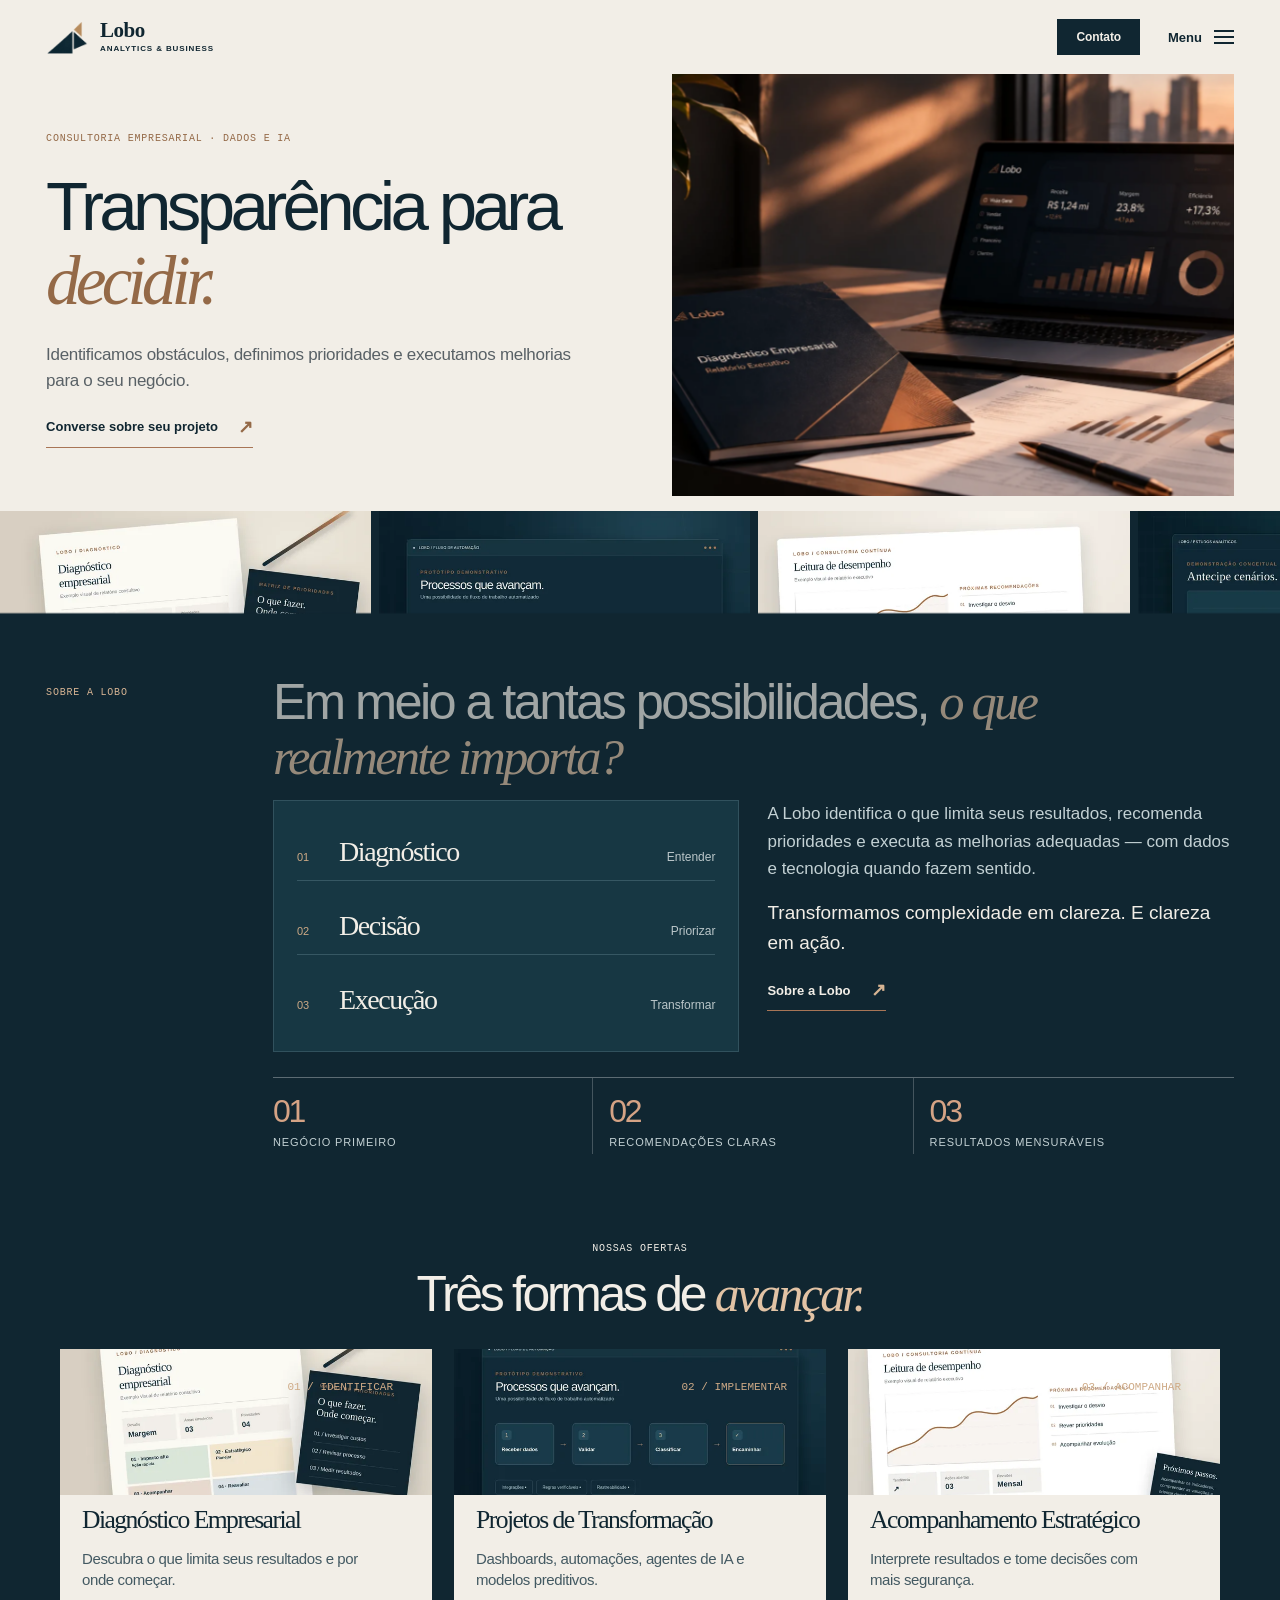
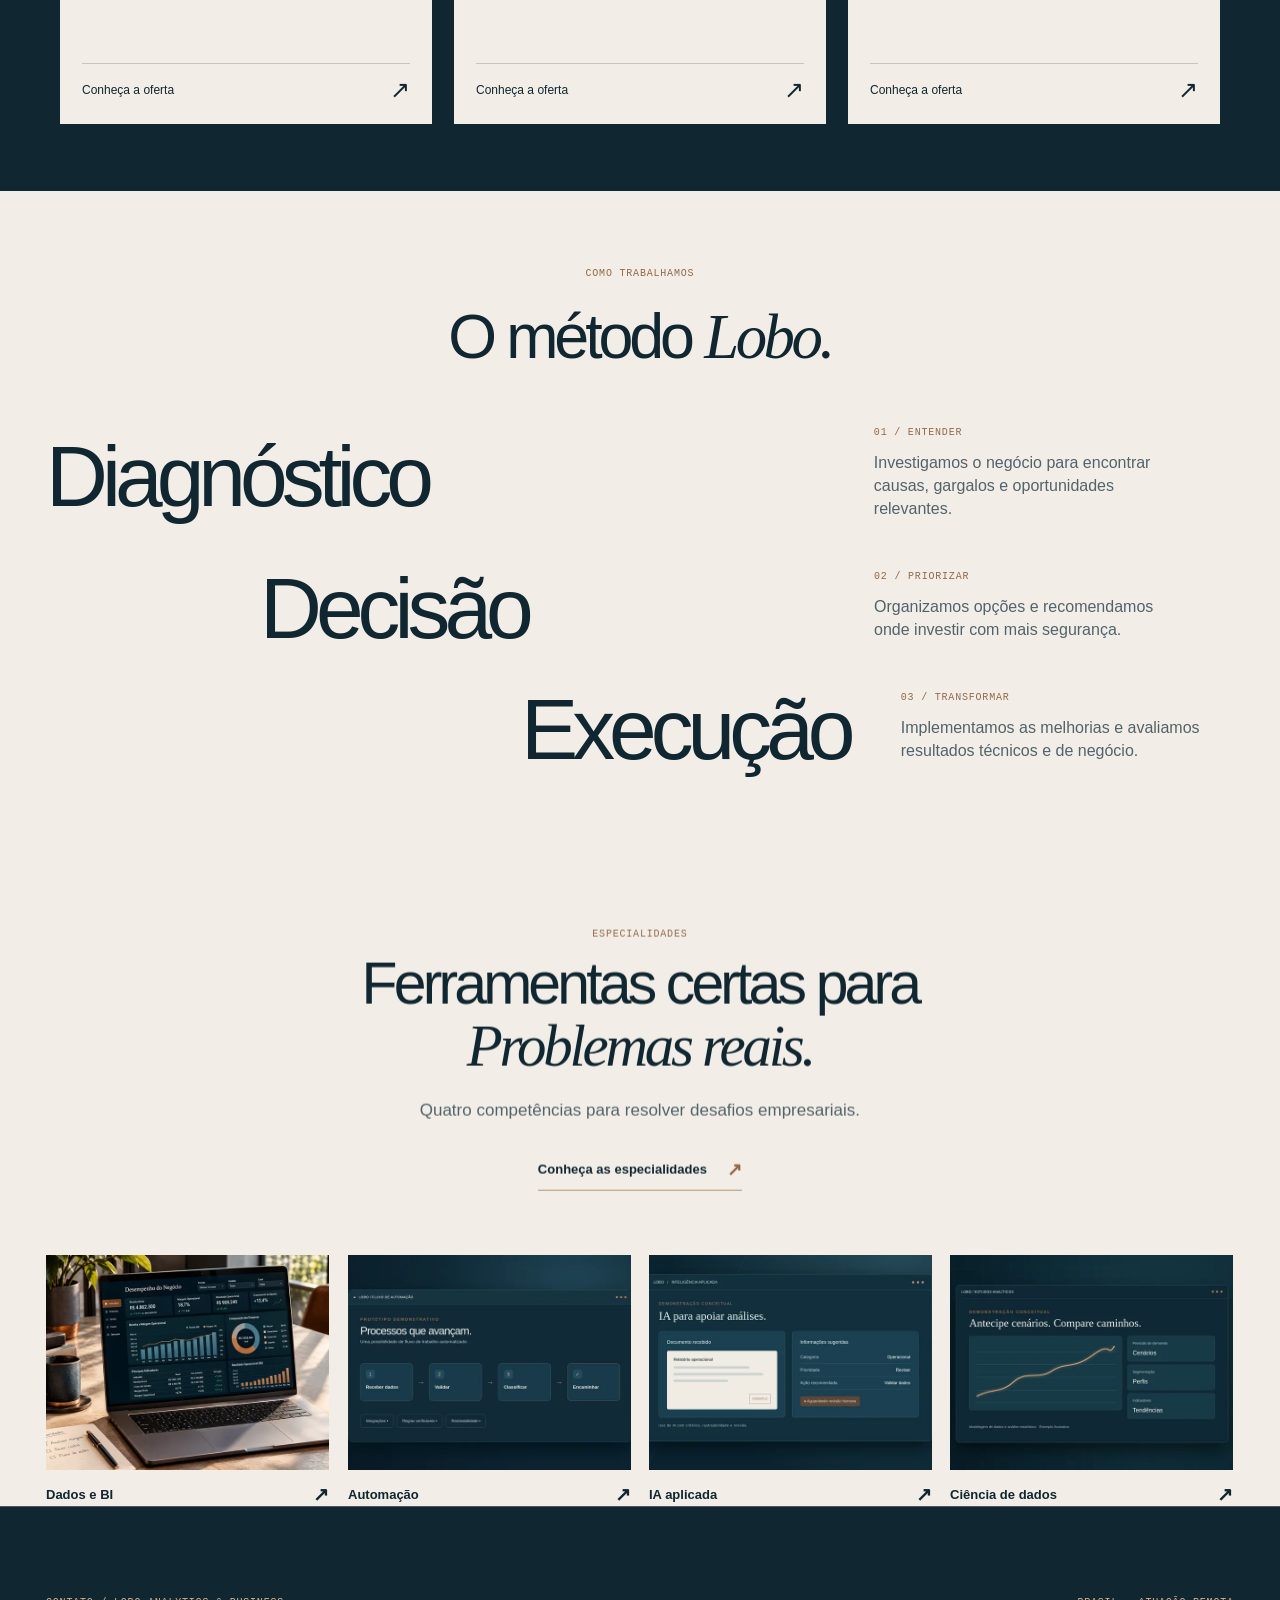
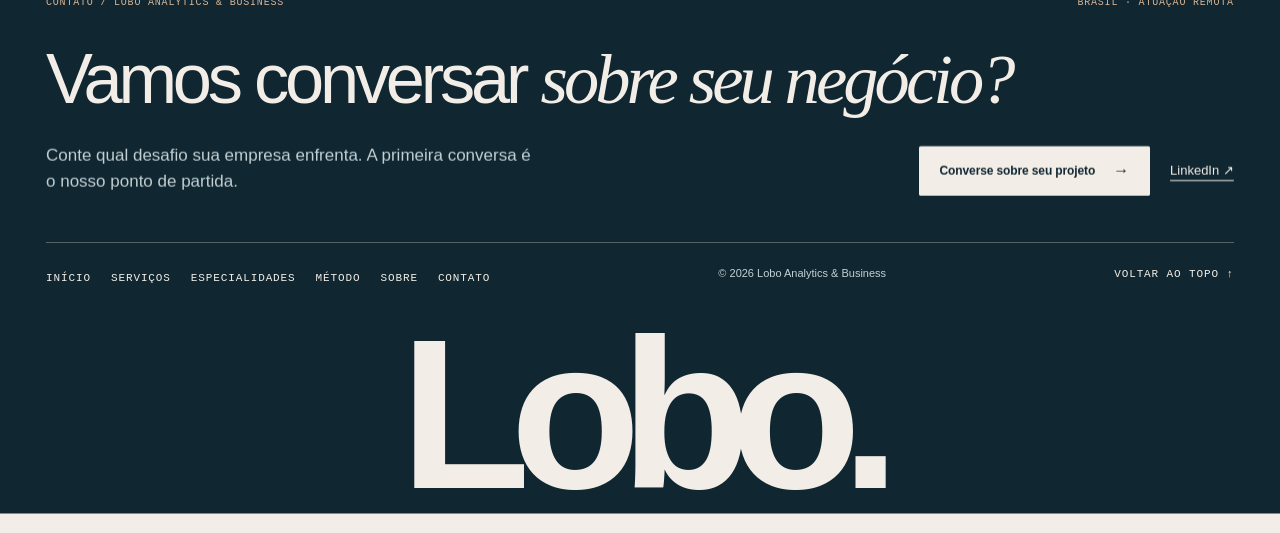
==== commit 754e22e9: "FIX/retirada de textos de suporte que não agregavam" ====
--- a/index.html
+++ b/index.html
@@ -7,7 +7,7 @@
 <p class="hero__lead">Identificamos obstáculos, definimos prioridades e executamos melhorias para o seu negócio.</p>
 <a class="text-link" href="contato/index.html">Converse sobre seu projeto <span aria-hidden="true">↗</span></a>
 </div>
-<figure class="hero__art"><div class="hero__frame"><img alt="Composição ilustrativa da Lobo com relatório de diagnóstico empresarial e painel analítico em notebook" fetchpriority="high" height="24" src="assets/images/lobo-hero-editorial.webp" width="1536"/></div><figcaption>Imagem conceitual · Estratégia e tecnologia</figcaption></figure>
+<figure class="hero__art"><div class="hero__frame"><img alt="Composição ilustrativa da Lobo com relatório de diagnóstico empresarial e painel analítico em notebook" fetchpriority="high" height="24" src="assets/images/lobo-hero-editorial.webp" width="1536"/></div></figure>
 </div><div aria-label="Galeria visual da Lobo" class="ribbon"><div class="ribbon__row"><ul class="ribbon__set">
 <li class="ribbon__shot"><img alt="Exemplo ilustrativo de relatório de diagnóstico e matriz de prioridades" loading="lazy" src="assets/images/diagnostico-demonstrativo-sm.webp"/></li>
 <li class="ribbon__shot"><img alt="Fluxo demonstrativo de automação de processos" loading="lazy" src="assets/images/automacao-demonstrativa-sm.webp"/></li>
@@ -24,7 +24,7 @@
 <a class="service-card" href="servicos/diagnostico-empresarial/index.html"><div class="service-card__visual"><img alt="Exemplo de diagnóstico empresarial com matriz de prioridades" loading="lazy" src="assets/images/diagnostico-demonstrativo-sm.webp"/></div><span class="service-card__num">01 / IDENTIFICAR</span><span class="service-card__title">Diagnóstico Empresarial</span><p class="service-card__text">Descubra o que limita seus resultados e por onde começar.</p><span class="service-card__bottom"><span>Conheça a oferta</span><span>↗</span></span></a>
 <a class="service-card" href="servicos/projetos-de-transformacao/index.html"><div class="service-card__visual"><img alt="Exemplo de fluxo de automação" loading="lazy" src="assets/images/automacao-demonstrativa-sm.webp"/></div><span class="service-card__num">02 / IMPLEMENTAR</span><span class="service-card__title">Projetos de Transformação</span><p class="service-card__text">Dashboards, automações, agentes de IA e modelos preditivos.</p><span class="service-card__bottom"><span>Conheça a oferta</span><span>↗</span></span></a>
 <a class="service-card" href="servicos/acompanhamento-estrategico/index.html"><div class="service-card__visual"><img alt="Exemplo de relatório de acompanhamento estratégico" loading="lazy" src="assets/images/acompanhamento-demonstrativo-sm.webp"/></div><span class="service-card__num">03 / ACOMPANHAR</span><span class="service-card__title">Acompanhamento Estratégico</span><p class="service-card__text">Interprete resultados e tome decisões com mais segurança.</p><span class="service-card__bottom"><span>Conheça a oferta</span><span>↗</span></span></a>
-</div><p class="demo-note">Imagens ilustrativas de possíveis entregas. Não representam projetos realizados para clientes.</p></div></section>
+</div></div></section>
 <section class="process" id="metodo"><div class="wrap"><div class="process__intro"><p class="eyebrow">Como trabalhamos</p><h2 class="process__title">O método <em class="accent-serif">Lobo.</em></h2></div><div class="process__items"><div class="process__item"><h3 class="process__name">Diagnóstico</h3><div class="process__detail"><p class="eyebrow">01 / Entender</p><p>Investigamos o negócio para encontrar causas, gargalos e oportunidades relevantes.</p></div></div><div class="process__item"><h3 class="process__name">Decisão</h3><div class="process__detail"><p class="eyebrow">02 / Priorizar</p><p>Organizamos opções e recomendamos onde investir com mais segurança.</p></div></div><div class="process__item"><h3 class="process__name">Execução</h3><div class="process__detail"><p class="eyebrow">03 / Transformar</p><p>Implementamos as melhorias e avaliamos resultados técnicos e de negócio.</p></div></div></div></div></section>
 <section class="featured" id="aplicacoes"><div class="featured__head wrap"><p class="eyebrow">Especialidades</p><h2 class="featured__title">Ferramentas certas para<br/><em class="accent-serif">Problemas reais.</em></h2><p class="featured__lead">Quatro competências para resolver desafios empresariais.</p><div class="featured__actions"><a class="text-link" href="especialidades/index.html">Conheça as especialidades <span aria-hidden="true">↗</span></a></div></div><div class="gallery wrap">
 <a class="gallery__card" href="especialidades/index.html"><div class="gallery__img"><img alt="Painel demonstrativo de inteligência de negócios" loading="lazy" src="assets/images/painel-negocio-sm.webp"/></div><div class="gallery__label"><span>Dados e BI</span><span aria-hidden="true">↗</span></div></a>
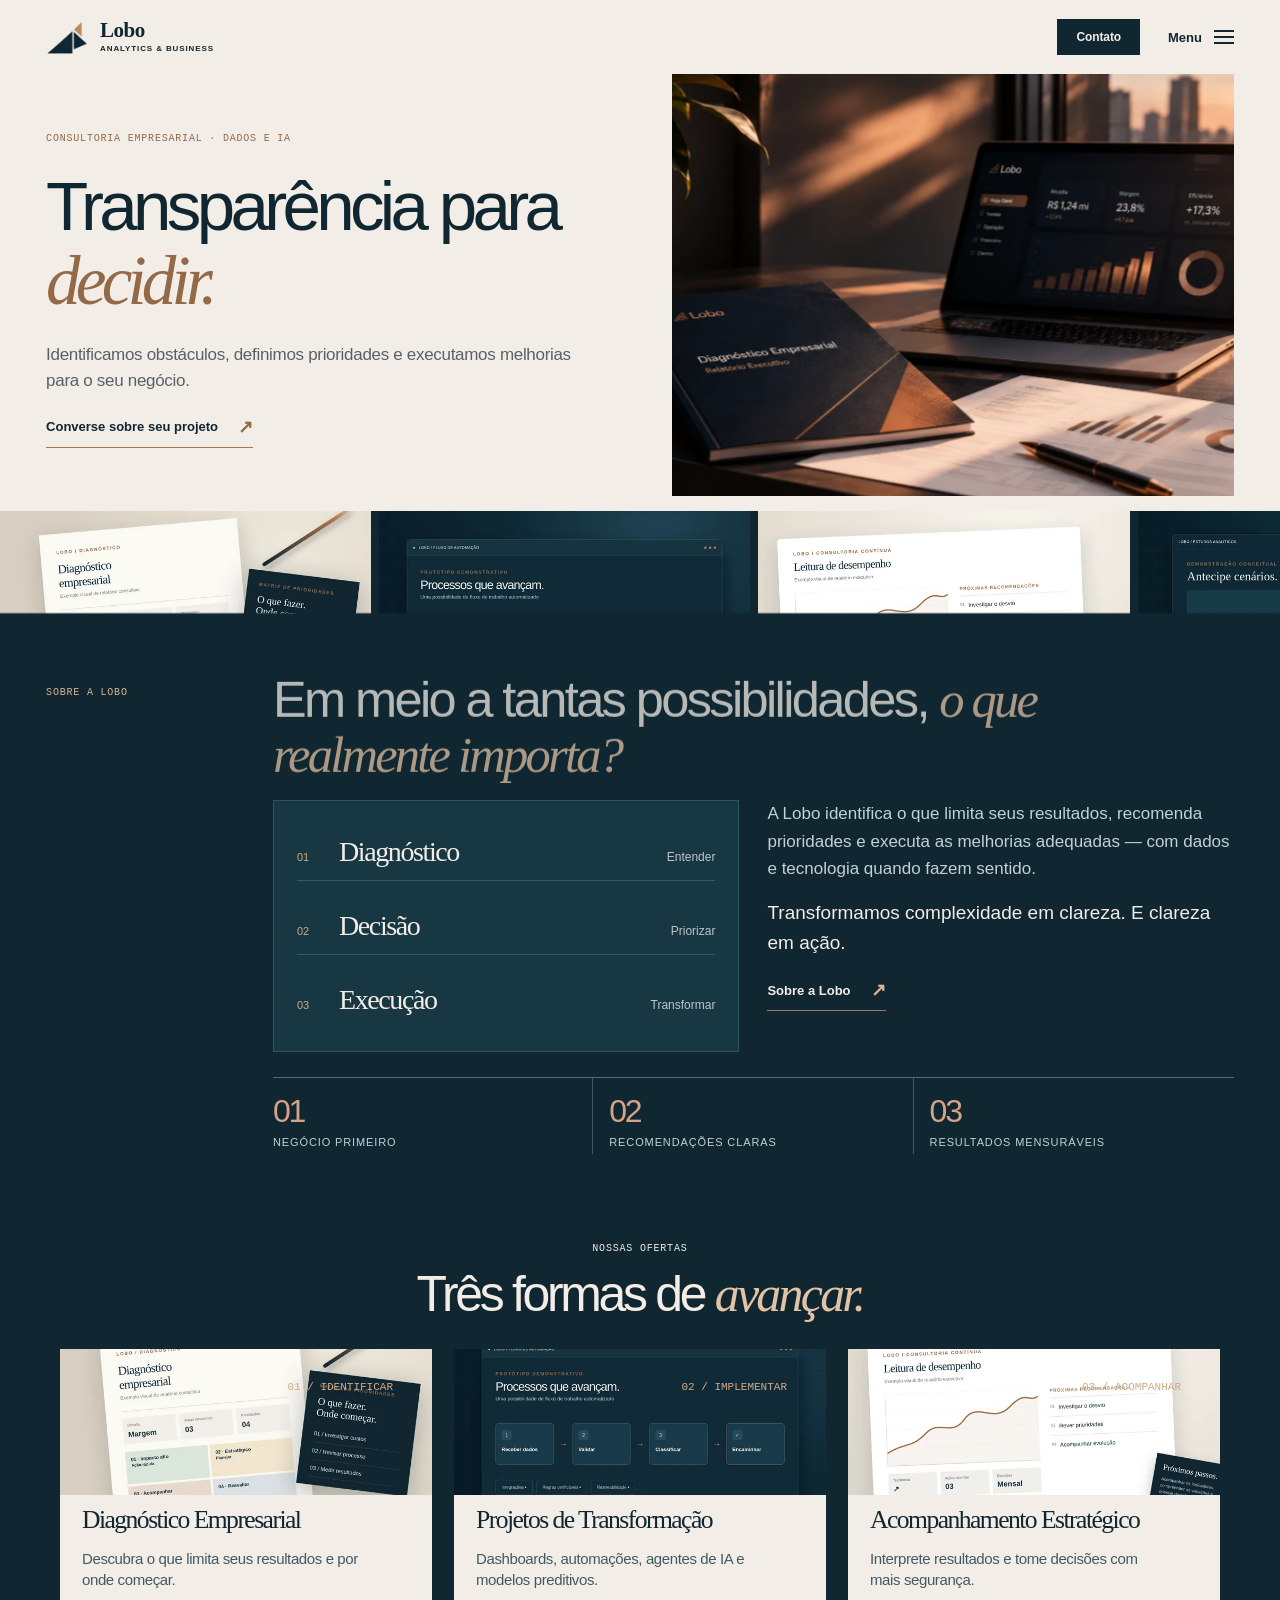
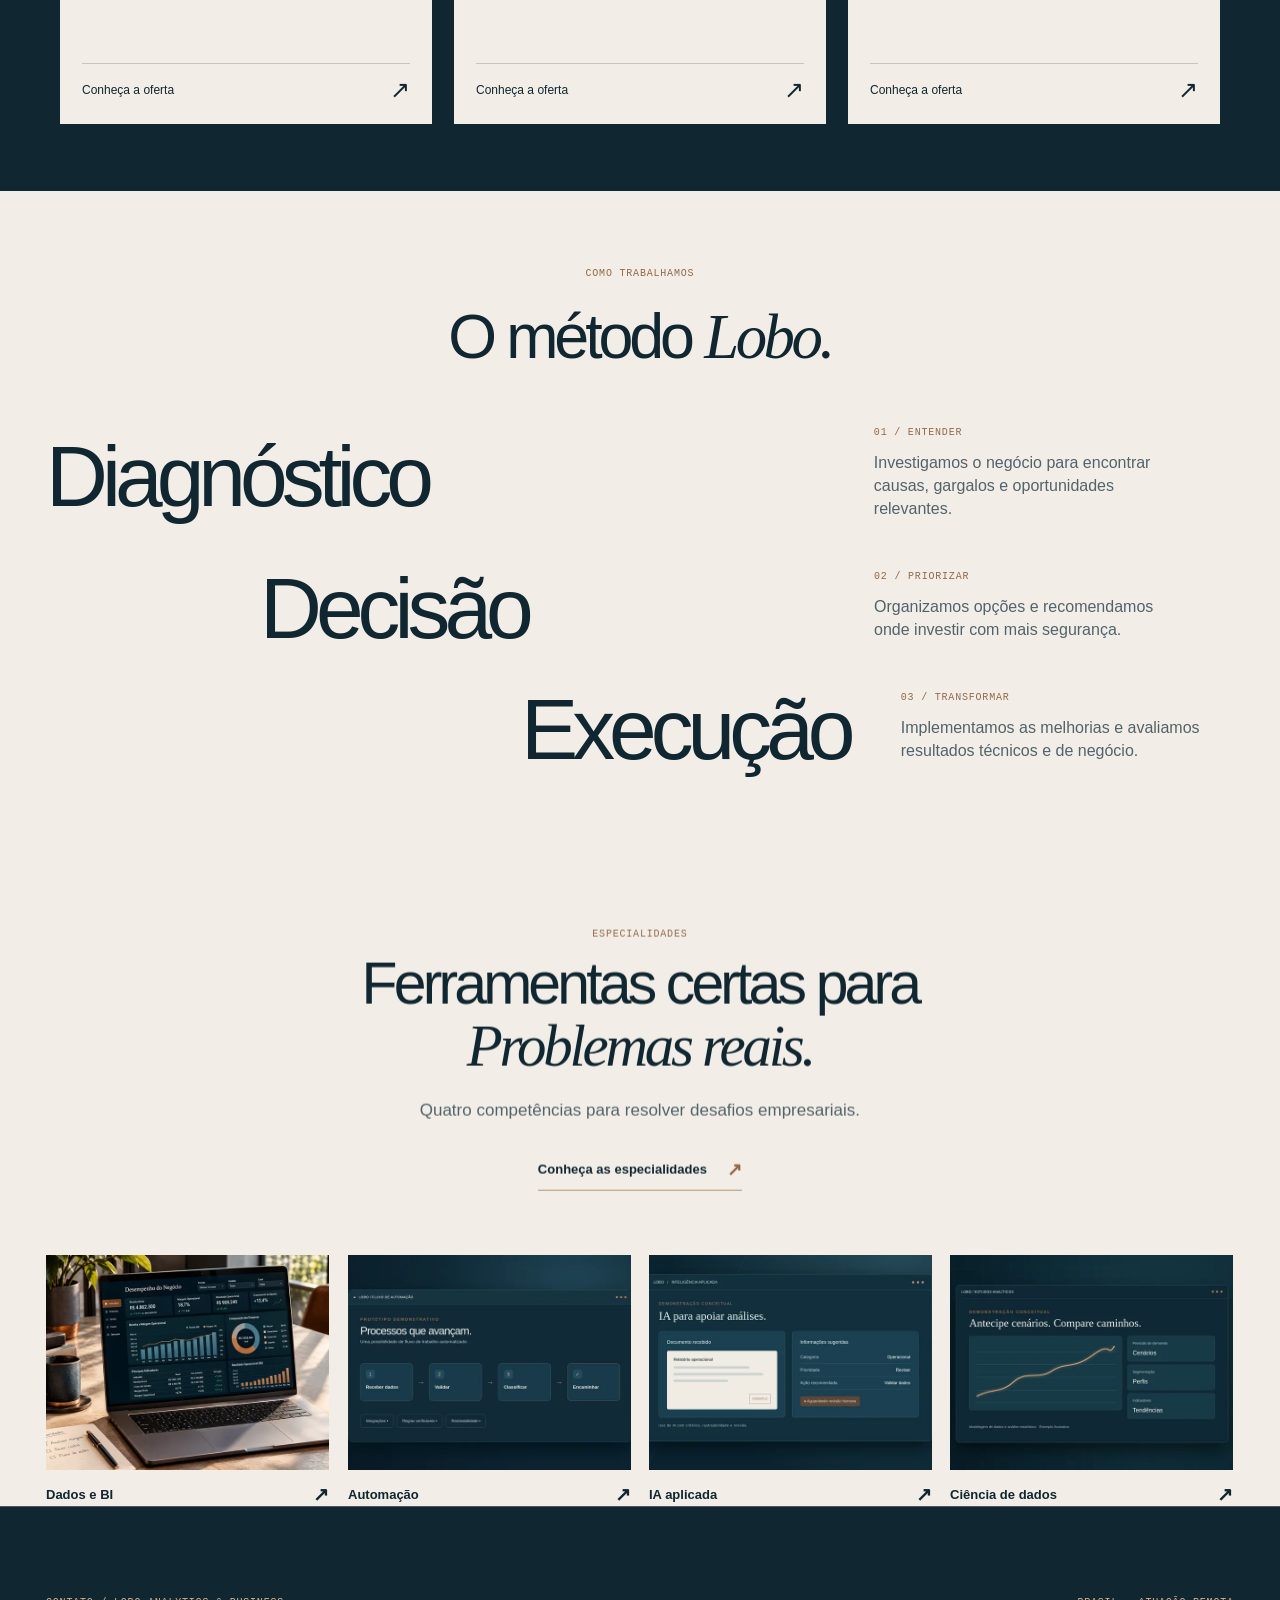
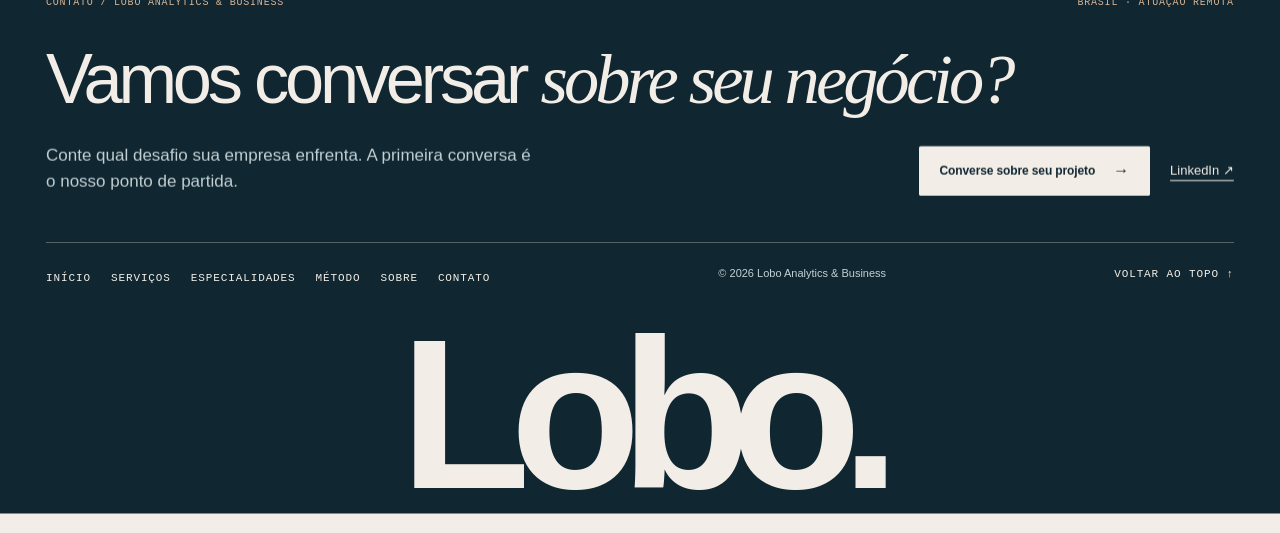
==== commit 50eda611: "refact/refatoração e simplificação do código" ====
--- a/index.html
+++ b/index.html
@@ -1,34 +1,175 @@
 <!DOCTYPE html>
-
-<html lang="pt-BR"><head><meta charset="utf-8"/><meta content="width=device-width, initial-scale=1" name="viewport"/><meta content="#f2eee7" name="theme-color"/><meta content="Consultoria empresarial em dados e inteligência artificial. Diagnóstico, decisão e execução para melhorar resultados." name="description"/><title>Lobo Analytics &amp; Business</title><link href="assets/favicon.png" rel="icon" type="image/png"/><link href="assets/style.css" rel="stylesheet"/><link href="assets/motion.css" rel="stylesheet"/><link as="image" href="assets/images/lobo-hero-editorial-sm.webp" rel="preload"/></head><body><a class="skip" href="#conteudo">Ir para o conteúdo</a><header class="nav" id="top"><a aria-label="Lobo Analytics &amp; Business — Início" class="nav__brand" href="index.html"><img alt="" class="nav__mark" decoding="async" height="44" src="assets/logo-simbolo-oficial.png" width="44"/><span>Lobo <span style="font-weight:400">Analytics &amp; Business</span></span></a><div class="nav__right"><div class="nav__contact"><a class="btn btn--solid btn--sm" href="contato/index.html">Contato</a></div><button aria-controls="menu" aria-expanded="false" class="menu-btn" data-menu-toggle="" type="button">Menu <span aria-hidden="true" class="menu-lines"><i></i><i></i><i></i></span></button></div></header><nav aria-hidden="true" aria-label="Menu principal" class="menu-panel" id="menu"><div class="menu-panel__list"><a href="index.html">Início</a><a href="servicos/index.html">Serviços</a><a href="especialidades/index.html">Especialidades</a><a href="metodo/index.html">Método Lobo</a><a href="sobre/index.html">Sobre a Lobo</a><a href="contato/index.html">Contato</a></div><div class="menu-panel__meta"><span>Estratégia que orienta. Tecnologia que transforma.</span><a href="https://www.linkedin.com/in/miguellobo001/" rel="noopener noreferrer" target="_blank">LinkedIn ↗</a></div></nav><main id="conteudo"><section aria-labelledby="hero-title" class="hero"><div class="hero__intro wrap">
-<div class="hero__text">
-<p class="eyebrow">Consultoria empresarial · Dados e IA</p>
-<h1 class="hero__statement hero__statement--dynamic" id="hero-title" aria-label="Transparência para decidir, priorizar e avançar">Transparência para <span class="hero__rotator" aria-hidden="true"><em class="hero__rotator-word" data-hero-word>decidir.</em></span></h1>
-<p class="hero__lead">Identificamos obstáculos, definimos prioridades e executamos melhorias para o seu negócio.</p>
+<html lang="pt-BR">
+  <head>
+    <meta charset="utf-8"/>
+    <meta content="width=device-width, initial-scale=1" name="viewport"/>
+    <meta content="#f2eee7" name="theme-color"/>
+    <meta content="Consultoria empresarial em dados e inteligência artificial. Diagnóstico, decisão e execução para melhorar resultados." name="description"/>
+    <title>Lobo Analytics &amp; Business</title>
+    <link href="assets/favicon.png" rel="icon" type="image/png"/>
+    <link href="assets/style.css" rel="stylesheet"/>
+    <link href="assets/motion.css" rel="stylesheet"/>
+    <link as="image" href="assets/images/lobo-hero-editorial-sm.webp" rel="preload"/>
+  </head>
+  <body><a class="skip" href="#conteudo">Ir para o conteúdo</a>
+    <header class="nav" id="top"><a aria-label="Lobo Analytics &amp; Business — Início" class="nav__brand" href="index.html"><img alt="" class="nav__mark" decoding="async" height="44" src="assets/logo-simbolo-oficial.png" width="44"/><span>Lobo <span style="font-weight:400">Analytics &amp; Business</span></span></a>
+      <div class="nav__right">
+        <div class="nav__contact"><a class="btn btn--solid btn--sm" href="contato/index.html">Contato</a></div><button aria-controls="menu" aria-expanded="false" class="menu-btn" data-menu-toggle="" type="button">Menu <span aria-hidden="true" class="menu-lines"><i></i><i></i><i></i></span></button></div>
+    </header>
+    <nav aria-hidden="true" aria-label="Menu principal" class="menu-panel" id="menu">
+      <div class="menu-panel__list"><a href="index.html">Início</a><a href="servicos/index.html">Serviços</a><a href="especialidades/index.html">Especialidades</a><a href="metodo/index.html">Método Lobo</a><a href="sobre/index.html">Sobre a Lobo</a><a href="contato/index.html">Contato</a></div>
+      <div class="menu-panel__meta"><span>Estratégia que orienta. Tecnologia que transforma.</span><a href="https://www.linkedin.com/in/miguellobo001/" rel="noopener noreferrer" target="_blank">LinkedIn ↗</a></div>
+    </nav>
+    <main id="conteudo">
+      <section aria-labelledby="hero-title" class="hero">
+        <div class="hero__intro wrap">
+          <div class="hero__text">
+            <p class="eyebrow">Consultoria empresarial · Dados e IA</p>
+            <h1 class="hero__statement hero__statement--dynamic" id="hero-title" aria-label="Transparência para decidir, priorizar e avançar">Transparência para <span class="hero__rotator" aria-hidden="true"><em class="hero__rotator-word" data-hero-word>decidir.</em></span></h1>
+            <p class="hero__lead">Identificamos obstáculos, definimos prioridades e executamos melhorias para o seu negócio.</p>
 <a class="text-link" href="contato/index.html">Converse sobre seu projeto <span aria-hidden="true">↗</span></a>
 </div>
-<figure class="hero__art"><div class="hero__frame"><img alt="Composição ilustrativa da Lobo com relatório de diagnóstico empresarial e painel analítico em notebook" fetchpriority="high" height="24" src="assets/images/lobo-hero-editorial.webp" width="1536"/></div></figure>
-</div><div aria-label="Galeria visual da Lobo" class="ribbon"><div class="ribbon__row"><ul class="ribbon__set">
-<li class="ribbon__shot"><img alt="Exemplo ilustrativo de relatório de diagnóstico e matriz de prioridades" loading="lazy" src="assets/images/diagnostico-demonstrativo-sm.webp"/></li>
-<li class="ribbon__shot"><img alt="Fluxo demonstrativo de automação de processos" loading="lazy" src="assets/images/automacao-demonstrativa-sm.webp"/></li>
-<li class="ribbon__shot"><img alt="Relatório executivo demonstrativo para acompanhamento empresarial" loading="lazy" src="assets/images/acompanhamento-demonstrativo-sm.webp"/></li>
-<li class="ribbon__shot"><img alt="Visualização conceitual de modelagem de dados" loading="lazy" src="assets/images/modelagem-demonstrativa-sm.webp"/></li>
-</ul><ul aria-hidden="true" class="ribbon__set">
-<li class="ribbon__shot"><img alt="" loading="lazy" src="assets/images/diagnostico-demonstrativo-sm.webp"/></li>
-<li class="ribbon__shot"><img alt="" loading="lazy" src="assets/images/automacao-demonstrativa-sm.webp"/></li>
-<li class="ribbon__shot"><img alt="" loading="lazy" src="assets/images/acompanhamento-demonstrativo-sm.webp"/></li>
-<li class="ribbon__shot"><img alt="" loading="lazy" src="assets/images/modelagem-demonstrativa-sm.webp"/></li>
-</ul></div></div></section>
-<section class="studio" id="sobre"><div class="studio__grid wrap"><div class="studio__label"><p class="eyebrow">Sobre a Lobo</p></div><div><h2 class="studio__statement">Em meio a tantas possibilidades, <em class="accent-serif">o que realmente importa?</em></h2><div class="studio__body"><div aria-label="Método Lobo em três etapas" class="studio__visual studio__method"><div class="studio__method-item"><small>01</small><strong>Diagnóstico</strong><span>Entender</span></div><div class="studio__method-item"><small>02</small><strong>Decisão</strong><span>Priorizar</span></div><div class="studio__method-item"><small>03</small><strong>Execução</strong><span>Transformar</span></div></div><div class="studio__copy"><p>A Lobo identifica o que limita seus resultados, recomenda prioridades e executa as melhorias adequadas — com dados e tecnologia quando fazem sentido.</p><p class="closing">Transformamos complexidade em clareza. E clareza em ação.</p><a class="text-link text-link--light" href="sobre/index.html">Sobre a Lobo <span aria-hidden="true">↗</span></a></div></div><div aria-label="Compromissos da Lobo" class="metric-strip"><div><strong>01</strong><span>Negócio primeiro</span></div><div><strong>02</strong><span>Recomendações claras</span></div><div><strong>03</strong><span>Resultados mensuráveis</span></div></div></div></div></section>
-<section class="services" id="servicos"><div class="wrap"><div class="services__intro"><p class="eyebrow">Nossas ofertas</p><h2 class="services__title">Três formas de <em class="accent-serif">avançar.</em></h2></div><div class="services__grid">
-<a class="service-card" href="servicos/diagnostico-empresarial/index.html"><div class="service-card__visual"><img alt="Exemplo de diagnóstico empresarial com matriz de prioridades" loading="lazy" src="assets/images/diagnostico-demonstrativo-sm.webp"/></div><span class="service-card__num">01 / IDENTIFICAR</span><span class="service-card__title">Diagnóstico Empresarial</span><p class="service-card__text">Descubra o que limita seus resultados e por onde começar.</p><span class="service-card__bottom"><span>Conheça a oferta</span><span>↗</span></span></a>
-<a class="service-card" href="servicos/projetos-de-transformacao/index.html"><div class="service-card__visual"><img alt="Exemplo de fluxo de automação" loading="lazy" src="assets/images/automacao-demonstrativa-sm.webp"/></div><span class="service-card__num">02 / IMPLEMENTAR</span><span class="service-card__title">Projetos de Transformação</span><p class="service-card__text">Dashboards, automações, agentes de IA e modelos preditivos.</p><span class="service-card__bottom"><span>Conheça a oferta</span><span>↗</span></span></a>
-<a class="service-card" href="servicos/acompanhamento-estrategico/index.html"><div class="service-card__visual"><img alt="Exemplo de relatório de acompanhamento estratégico" loading="lazy" src="assets/images/acompanhamento-demonstrativo-sm.webp"/></div><span class="service-card__num">03 / ACOMPANHAR</span><span class="service-card__title">Acompanhamento Estratégico</span><p class="service-card__text">Interprete resultados e tome decisões com mais segurança.</p><span class="service-card__bottom"><span>Conheça a oferta</span><span>↗</span></span></a>
-</div></div></section>
-<section class="process" id="metodo"><div class="wrap"><div class="process__intro"><p class="eyebrow">Como trabalhamos</p><h2 class="process__title">O método <em class="accent-serif">Lobo.</em></h2></div><div class="process__items"><div class="process__item"><h3 class="process__name">Diagnóstico</h3><div class="process__detail"><p class="eyebrow">01 / Entender</p><p>Investigamos o negócio para encontrar causas, gargalos e oportunidades relevantes.</p></div></div><div class="process__item"><h3 class="process__name">Decisão</h3><div class="process__detail"><p class="eyebrow">02 / Priorizar</p><p>Organizamos opções e recomendamos onde investir com mais segurança.</p></div></div><div class="process__item"><h3 class="process__name">Execução</h3><div class="process__detail"><p class="eyebrow">03 / Transformar</p><p>Implementamos as melhorias e avaliamos resultados técnicos e de negócio.</p></div></div></div></div></section>
-<section class="featured" id="aplicacoes"><div class="featured__head wrap"><p class="eyebrow">Especialidades</p><h2 class="featured__title">Ferramentas certas para<br/><em class="accent-serif">Problemas reais.</em></h2><p class="featured__lead">Quatro competências para resolver desafios empresariais.</p><div class="featured__actions"><a class="text-link" href="especialidades/index.html">Conheça as especialidades <span aria-hidden="true">↗</span></a></div></div><div class="gallery wrap">
-<a class="gallery__card" href="especialidades/index.html"><div class="gallery__img"><img alt="Painel demonstrativo de inteligência de negócios" loading="lazy" src="assets/images/painel-negocio-sm.webp"/></div><div class="gallery__label"><span>Dados e BI</span><span aria-hidden="true">↗</span></div></a>
-<a class="gallery__card" href="especialidades/index.html"><div class="gallery__img"><img alt="Fluxo demonstrativo de automação" loading="lazy" src="assets/images/automacao-demonstrativa-sm.webp"/></div><div class="gallery__label"><span>Automação</span><span aria-hidden="true">↗</span></div></a>
-<a class="gallery__card" href="especialidades/index.html"><div class="gallery__img"><img alt="Interface demonstrativa de análise documental com IA" loading="lazy" src="assets/images/ia-aplicada-demonstrativa-sm.webp"/></div><div class="gallery__label"><span>IA aplicada</span><span aria-hidden="true">↗</span></div></a>
-<a class="gallery__card" href="especialidades/index.html"><div class="gallery__img"><img alt="Modelo analítico demonstrativo" loading="lazy" src="assets/images/modelagem-demonstrativa-sm.webp"/></div><div class="gallery__label"><span>Ciência de dados</span><span aria-hidden="true">↗</span></div></a>
-</div></section></main><footer class="footer" id="rodape"><div class="footer__invite wrap"><div class="footer__meta eyebrow"><span>Contato / Lobo Analytics &amp; Business</span><span>Brasil · Atuação remota</span></div><h2 class="footer__title">Vamos conversar <em class="accent-serif">sobre seu negócio?</em></h2><div class="footer__reach"><p>Conte qual desafio sua empresa enfrenta. A primeira conversa é o nosso ponto de partida.</p><div class="footer__actions"><a class="btn btn--cream" href="contato/index.html">Converse sobre seu projeto <span class="arrow">→</span></a><a href="https://www.linkedin.com/in/miguellobo001/" rel="noopener noreferrer" style="font-size:13px;text-decoration:underline;text-underline-offset:5px" target="_blank">LinkedIn ↗</a></div></div></div><div class="footer__bar wrap"><ul class="footer__links"><li><a class="micro" href="index.html">Início</a></li><li><a class="micro" href="servicos/index.html">Serviços</a></li><li><a class="micro" href="especialidades/index.html">Especialidades</a></li><li><a class="micro" href="metodo/index.html">Método</a></li><li><a class="micro" href="sobre/index.html">Sobre</a></li><li><a class="micro" href="contato/index.html">Contato</a></li></ul><span class="footer__legal">© 2026 Lobo Analytics &amp; Business</span><a class="micro" href="#top">Voltar ao topo ↑</a></div><p aria-hidden="true" class="footer__name">Lobo.</p></footer><script defer="" src="assets/script.js"></script><script defer="" src="assets/motion.js"></script><script defer="" src="assets/gallery-fade.js"></script><script defer="" src="assets/hero-rotator.js"></script></body></html>+          <figure class="hero__art">
+            <div class="hero__frame"><img alt="Composição ilustrativa da Lobo com relatório de diagnóstico empresarial e painel analítico em notebook" fetchpriority="high" height="24" src="assets/images/lobo-hero-editorial.webp" width="1536"/></div>
+          </figure>
+        </div>
+        <div aria-label="Galeria visual da Lobo" class="ribbon">
+          <div class="ribbon__row">
+            <ul class="ribbon__set">
+              <li class="ribbon__shot"><img alt="Exemplo ilustrativo de relatório de diagnóstico e matriz de prioridades" loading="lazy" src="assets/images/diagnostico-demonstrativo-sm.webp"/></li>
+              <li class="ribbon__shot"><img alt="Fluxo demonstrativo de automação de processos" loading="lazy" src="assets/images/automacao-demonstrativa-sm.webp"/></li>
+              <li class="ribbon__shot"><img alt="Relatório executivo demonstrativo para acompanhamento empresarial" loading="lazy" src="assets/images/acompanhamento-demonstrativo-sm.webp"/></li>
+              <li class="ribbon__shot"><img alt="Visualização conceitual de modelagem de dados" loading="lazy" src="assets/images/modelagem-demonstrativa-sm.webp"/></li>
+            </ul>
+            <ul aria-hidden="true" class="ribbon__set">
+              <li class="ribbon__shot"><img alt="" loading="lazy" src="assets/images/diagnostico-demonstrativo-sm.webp"/></li>
+              <li class="ribbon__shot"><img alt="" loading="lazy" src="assets/images/automacao-demonstrativa-sm.webp"/></li>
+              <li class="ribbon__shot"><img alt="" loading="lazy" src="assets/images/acompanhamento-demonstrativo-sm.webp"/></li>
+              <li class="ribbon__shot"><img alt="" loading="lazy" src="assets/images/modelagem-demonstrativa-sm.webp"/></li>
+            </ul>
+          </div>
+        </div>
+      </section>
+      <section class="studio" id="sobre">
+        <div class="studio__grid wrap">
+          <div class="studio__label">
+            <p class="eyebrow">Sobre a Lobo</p>
+          </div>
+          <div>
+            <h2 class="studio__statement">Em meio a tantas possibilidades, <em class="accent-serif">o que realmente importa?</em></h2>
+            <div class="studio__body">
+              <div aria-label="Método Lobo em três etapas" class="studio__visual studio__method">
+                <div class="studio__method-item"><small>01</small><strong>Diagnóstico</strong><span>Entender</span></div>
+                <div class="studio__method-item"><small>02</small><strong>Decisão</strong><span>Priorizar</span></div>
+                <div class="studio__method-item"><small>03</small><strong>Execução</strong><span>Transformar</span></div>
+              </div>
+              <div class="studio__copy">
+                <p>A Lobo identifica o que limita seus resultados, recomenda prioridades e executa as melhorias adequadas — com dados e tecnologia quando fazem sentido.</p>
+                <p class="closing">Transformamos complexidade em clareza. E clareza em ação.</p><a class="text-link text-link--light" href="sobre/index.html">Sobre a Lobo <span aria-hidden="true">↗</span></a></div>
+            </div>
+            <div aria-label="Compromissos da Lobo" class="metric-strip">
+              <div><strong>01</strong><span>Negócio primeiro</span></div>
+              <div><strong>02</strong><span>Recomendações claras</span></div>
+              <div><strong>03</strong><span>Resultados mensuráveis</span></div>
+            </div>
+          </div>
+        </div>
+      </section>
+      <section class="services" id="servicos">
+        <div class="wrap">
+          <div class="services__intro">
+            <p class="eyebrow">Nossas ofertas</p>
+            <h2 class="services__title">Três formas de <em class="accent-serif">avançar.</em></h2>
+          </div>
+          <div class="services__grid">
+<a class="service-card" href="servicos/diagnostico-empresarial/index.html">
+            <div class="service-card__visual"><img alt="Exemplo de diagnóstico empresarial com matriz de prioridades" loading="lazy" src="assets/images/diagnostico-demonstrativo-sm.webp"/></div><span class="service-card__num">01 / IDENTIFICAR</span><span class="service-card__title">Diagnóstico Empresarial</span>
+            <p class="service-card__text">Descubra o que limita seus resultados e por onde começar.</p><span class="service-card__bottom"><span>Conheça a oferta</span><span>↗</span></span></a>
+<a class="service-card" href="servicos/projetos-de-transformacao/index.html">
+            <div class="service-card__visual"><img alt="Exemplo de fluxo de automação" loading="lazy" src="assets/images/automacao-demonstrativa-sm.webp"/></div><span class="service-card__num">02 / IMPLEMENTAR</span><span class="service-card__title">Projetos de Transformação</span>
+            <p class="service-card__text">Dashboards, automações, agentes de IA e modelos preditivos.</p><span class="service-card__bottom"><span>Conheça a oferta</span><span>↗</span></span></a>
+<a class="service-card" href="servicos/acompanhamento-estrategico/index.html">
+            <div class="service-card__visual"><img alt="Exemplo de relatório de acompanhamento estratégico" loading="lazy" src="assets/images/acompanhamento-demonstrativo-sm.webp"/></div><span class="service-card__num">03 / ACOMPANHAR</span><span class="service-card__title">Acompanhamento Estratégico</span>
+            <p class="service-card__text">Interprete resultados e tome decisões com mais segurança.</p><span class="service-card__bottom"><span>Conheça a oferta</span><span>↗</span></span></a>
+</div>
+        </div>
+      </section>
+      <section class="process" id="metodo">
+        <div class="wrap">
+          <div class="process__intro">
+            <p class="eyebrow">Como trabalhamos</p>
+            <h2 class="process__title">O método <em class="accent-serif">Lobo.</em></h2>
+          </div>
+          <div class="process__items">
+            <div class="process__item">
+              <h3 class="process__name">Diagnóstico</h3>
+              <div class="process__detail">
+                <p class="eyebrow">01 / Entender</p>
+                <p>Investigamos o negócio para encontrar causas, gargalos e oportunidades relevantes.</p>
+              </div>
+            </div>
+            <div class="process__item">
+              <h3 class="process__name">Decisão</h3>
+              <div class="process__detail">
+                <p class="eyebrow">02 / Priorizar</p>
+                <p>Organizamos opções e recomendamos onde investir com mais segurança.</p>
+              </div>
+            </div>
+            <div class="process__item">
+              <h3 class="process__name">Execução</h3>
+              <div class="process__detail">
+                <p class="eyebrow">03 / Transformar</p>
+                <p>Implementamos as melhorias e avaliamos resultados técnicos e de negócio.</p>
+              </div>
+            </div>
+          </div>
+        </div>
+      </section>
+      <section class="featured" id="aplicacoes">
+        <div class="featured__head wrap">
+          <p class="eyebrow">Especialidades</p>
+          <h2 class="featured__title">Ferramentas certas para<br/><em class="accent-serif">Problemas reais.</em></h2>
+          <p class="featured__lead">Quatro competências para resolver desafios empresariais.</p>
+          <div class="featured__actions"><a class="text-link" href="especialidades/index.html">Conheça as especialidades <span aria-hidden="true">↗</span></a></div>
+        </div>
+        <div class="gallery wrap">
+<a class="gallery__card" href="especialidades/index.html">
+          <div class="gallery__img"><img alt="Painel demonstrativo de inteligência de negócios" loading="lazy" src="assets/images/painel-negocio-sm.webp"/></div>
+          <div class="gallery__label"><span>Dados e BI</span><span aria-hidden="true">↗</span></div></a>
+<a class="gallery__card" href="especialidades/index.html">
+          <div class="gallery__img"><img alt="Fluxo demonstrativo de automação" loading="lazy" src="assets/images/automacao-demonstrativa-sm.webp"/></div>
+          <div class="gallery__label"><span>Automação</span><span aria-hidden="true">↗</span></div></a>
+<a class="gallery__card" href="especialidades/index.html">
+          <div class="gallery__img"><img alt="Interface demonstrativa de análise documental com IA" loading="lazy" src="assets/images/ia-aplicada-demonstrativa-sm.webp"/></div>
+          <div class="gallery__label"><span>IA aplicada</span><span aria-hidden="true">↗</span></div></a>
+<a class="gallery__card" href="especialidades/index.html">
+          <div class="gallery__img"><img alt="Modelo analítico demonstrativo" loading="lazy" src="assets/images/modelagem-demonstrativa-sm.webp"/></div>
+          <div class="gallery__label"><span>Ciência de dados</span><span aria-hidden="true">↗</span></div></a>
+</div>
+      </section>
+    </main>
+    <footer class="footer" id="rodape">
+      <div class="footer__invite wrap">
+        <div class="footer__meta eyebrow"><span>Contato / Lobo Analytics &amp; Business</span><span>Brasil · Atuação remota</span></div>
+        <h2 class="footer__title">Vamos conversar <em class="accent-serif">sobre seu negócio?</em></h2>
+        <div class="footer__reach">
+          <p>Conte qual desafio sua empresa enfrenta. A primeira conversa é o nosso ponto de partida.</p>
+          <div class="footer__actions"><a class="btn btn--cream" href="contato/index.html">Converse sobre seu projeto <span class="arrow">→</span></a><a href="https://www.linkedin.com/in/miguellobo001/" rel="noopener noreferrer" style="font-size:13px;text-decoration:underline;text-underline-offset:5px" target="_blank">LinkedIn ↗</a></div>
+        </div>
+      </div>
+      <div class="footer__bar wrap">
+        <ul class="footer__links">
+          <li><a class="micro" href="index.html">Início</a></li>
+          <li><a class="micro" href="servicos/index.html">Serviços</a></li>
+          <li><a class="micro" href="especialidades/index.html">Especialidades</a></li>
+          <li><a class="micro" href="metodo/index.html">Método</a></li>
+          <li><a class="micro" href="sobre/index.html">Sobre</a></li>
+          <li><a class="micro" href="contato/index.html">Contato</a></li>
+        </ul><span class="footer__legal">© 2026 Lobo Analytics &amp; Business</span><a class="micro" href="#top">Voltar ao topo ↑</a></div>
+      <p aria-hidden="true" class="footer__name">Lobo.</p>
+    </footer>
+    <script defer="" src="assets/script.js"></script>
+    <script defer="" src="assets/motion.js"></script>
+    <script defer="" src="assets/gallery-fade.js"></script>
+    <script defer="" src="assets/hero-rotator.js"></script></body>
+</html>
--- a/assets/style.css
+++ b/assets/style.css
@@ -1,278 +1,2658 @@
-/* LOBO / Layout adapted from the structure provided in driezie.studio.zip.
-   All business content and graphic images are Lobo-specific. */
-:root{--paper:#f2eee7;--ink:#102631;--dark:#102631;--dark2:#173743;--muted:#53646b;--copper:#b88b5f;--copper-text:#946947;--edge:rgba(16,38,49,.18);--lpad:clamp(24px,3.6vw,60px)}
-*,*::before,*::after{box-sizing:border-box}html{scroll-behavior:smooth}body{margin:0;background:var(--paper);color:var(--ink);font-family:'Helvetica Neue',Helvetica,Arial,sans-serif;-webkit-font-smoothing:antialiased;overflow-x:hidden}body.menu-open{overflow:hidden}a{color:inherit;text-decoration:none}button,input,textarea{font:inherit}button{cursor:pointer}img{max-width:100%;display:block}::selection{background:var(--copper);color:var(--paper)}.wrap{width:calc(100% - 2*var(--lpad));margin:0 auto}.eyebrow,.micro{font-family:'Courier New',monospace;text-transform:uppercase;letter-spacing:.08em;font-size:11px;line-height:1.45}.eyebrow{font-size:10px}.muted{color:#999d9f}.accent-serif,.serif{font-family:Georgia,'Times New Roman',serif;font-weight:400;font-style:italic;letter-spacing:-.055em}.btn{display:inline-flex;align-items:center;justify-content:center;gap:18px;min-height:46px;padding:15px 20px;font-size:12px;font-weight:650;letter-spacing:-.01em;border-radius:2px;border:1px solid transparent;transition:transform .25s,background .25s,color .25s}.btn:hover{transform:translateY(-3px)}.btn--solid{background:var(--dark);color:var(--paper)}.btn--solid:hover{background:var(--copper)}.btn--cream{background:var(--paper);color:var(--dark)}.btn--cream:hover{background:#e4d9cc}.btn--outline{border:1px solid currentColor;color:inherit}.btn--sm{min-height:36px;padding:10px 18px}.arrow{font-size:16px}.label{font-size:11px}.nav{height:74px;padding:0 var(--lpad);display:flex;align-items:center;justify-content:space-between;position:relative;z-index:80;background:var(--paper)}.nav__brand{display:flex;gap:12px;align-items:center;font-size:13px;font-weight:700;letter-spacing:-.02em}.nav__mark{height:26px;width:24px;fill:var(--dark)}.nav__mark .copper{fill:var(--copper)}.nav__right{display:flex;align-items:center;gap:28px}.menu-btn{display:flex;align-items:center;gap:12px;background:none;border:0;color:inherit;padding:10px 0;font-weight:600;letter-spacing:normal;font-family:inherit;text-transform:none;font-size:13px}.menu-lines{width:20px;display:grid;gap:4px}.menu-lines i{height:2px;width:100%;background:currentColor;display:block;transition:transform .3s}.menu-open .menu-lines i:nth-child(1){transform:translateY(6px) rotate(45deg)}.menu-open .menu-lines i:nth-child(2){opacity:0}.menu-open .menu-lines i:nth-child(3){transform:translateY(-6px) rotate(-45deg)}.menu-panel{position:fixed;inset:0;background:var(--dark);color:var(--paper);z-index:70;display:flex;flex-direction:column;padding:102px var(--lpad) 35px;opacity:0;visibility:hidden;transform:translateY(-16px);transition:opacity .35s,visibility .35s,transform .35s}.menu-open .menu-panel{opacity:1;visibility:visible;transform:none}.menu-open .nav{background:var(--dark);color:var(--paper);position:relative;z-index:90}.menu-open .nav__mark{fill:var(--paper)}.menu-panel__list{display:grid;gap:7px;max-width:1000px}.menu-panel__list a{display:block;border-bottom:1px solid rgba(255,255,255,.16);font-size:clamp(32px,5.6vw,80px);letter-spacing:-.065em;line-height:1.11;padding:4px 0 12px;transition:padding .3s,color .3s}.menu-panel__list a:hover{padding-left:20px;color:#c99d7c}.menu-panel__meta{margin-top:auto;display:flex;gap:28px;flex-wrap:wrap;color:#bdc8cd;font-size:13px}.menu-panel__meta a{text-decoration:underline;text-underline-offset:4px}.hero{padding-top:42px}.hero__intro{padding-bottom:62px}.hero__statement{font-size:clamp(58px,8.3vw,142px);line-height:.98;letter-spacing:-.076em;font-weight:400;margin:46px 0 0}.hero__statement .line{display:block}.hero__statement .line--step{padding-left:8.3%}.hero__statement em{font-family:Georgia,serif;font-weight:400;letter-spacing:-.07em}.hero__aside{margin:29px 12% 0 auto;max-width:390px}.hero__lead{font-size:clamp(17px,1.48vw,22px);line-height:1.41;color:#52636b;letter-spacing:-.018em;margin:0 0 20px}.ribbon{width:100%;overflow:hidden;position:relative;background:#e8e4dd}.ribbon__row{display:flex;gap:8px;width:max-content;animation:marquee 45s linear infinite}.ribbon.paused .ribbon__row{animation-play-state:paused}.ribbon__set{display:flex;gap:8px;margin:0;padding:0;list-style:none}.ribbon__shot{width:clamp(260px,27vw,480px);height:clamp(220px,22vw,340px);overflow:hidden;background:var(--dark);position:relative}.ribbon__shot img{width:100%;height:100%;object-fit:cover;transition:transform .65s}.ribbon__shot:hover img{transform:scale(1.07)}.ribbon__pause{position:absolute;right:clamp(18px,3.6vw,55px);bottom:20px;border:1px solid rgba(255,255,255,.6);background:var(--paper);color:var(--dark);border-radius:50%;width:40px;height:40px;font-size:18px;z-index:2}@keyframes marquee{to{transform:translateX(-50%)}}.studio{background:var(--dark);color:var(--paper);padding:160px 0 140px}.studio__grid{display:grid;grid-template-columns:23% 1fr;gap:25px}.studio__label{padding-top:10px}.studio__statement{font-size:clamp(41px,4.6vw,80px);font-weight:400;line-height:1.08;letter-spacing:-.06em;margin:0 0 54px;max-width:980px}.studio__body{display:grid;grid-template-columns:40% 1fr;gap:44px;align-items:start}.studio__visual{height:360px;overflow:hidden;background:var(--dark)}.studio__visual img{width:100%;height:100%;object-fit:cover}.studio__copy{max-width:570px}.studio__copy p{font-size:17px;line-height:1.55;color:#c3d1d4;margin:0 0 22px}.studio__copy .closing{font-size:21px;font-weight:700;color:var(--paper)}.studio__cta{margin-top:6px}.metric-strip{border-top:1px solid rgba(255,255,255,.32);display:grid;grid-template-columns:repeat(3,1fr);margin-top:52px}.metric-strip div{border-right:1px solid rgba(255,255,255,.22);padding:17px 16px 6px 0}.metric-strip div:last-child{border:0;padding-left:16px}.metric-strip div:not(:first-child){padding-left:16px}.metric-strip strong{font-size:clamp(36px,5.4vw,72px);line-height:1;font-weight:400;letter-spacing:-.07em}.metric-strip span{display:block;font-size:10px;text-transform:uppercase;color:#adbbbd;letter-spacing:.08em;margin-top:9px}.services{background:var(--dark);color:var(--paper);padding:48px 0 170px}.section-tag{font-size:11px;font-family:'Courier New',monospace;letter-spacing:.1em;text-transform:uppercase}.services__intro{text-align:center;margin-bottom:54px}.services__title{font-size:clamp(41px,4.7vw,77px);font-weight:400;line-height:1.04;letter-spacing:-.066em;margin:24px auto 0}.services__grid{display:grid;grid-template-columns:repeat(3,1fr);gap:20px;max-width:1000px;margin:auto}.service-card{height:345px;background:var(--paper);color:var(--dark);border-radius:12px;padding:20px 18px 18px;display:flex;flex-direction:column;position:relative;transition:transform .35s,background .35s}.service-card:hover{transform:translateY(-12px);background:#fff}.service-card__num{position:absolute;top:18px;right:17px;color:var(--copper);font:11px 'Courier New',monospace}.service-card__title{font-size:18px;line-height:1.2;font-weight:620;max-width:70%;letter-spacing:-.04em}.service-card__text{font-size:19px;line-height:1.28;letter-spacing:-.026em;margin-top:auto;max-width:90%}.service-card__bottom{display:flex;justify-content:space-between;align-items:center;border-top:1px solid rgba(16,38,49,.16);padding-top:20px;margin-top:24px;font-size:12px}.service-card__bottom span:last-child{font-size:24px}.process{background:var(--paper);padding:140px 0 130px}.process__intro{text-align:center}.process__title{font-weight:400;font-size:clamp(50px,6.3vw,94px);line-height:1.02;letter-spacing:-.067em;margin:21px auto 60px}.process__items{display:grid;gap:10px}.process__item{display:grid;grid-template-columns:1fr minmax(220px,360px);align-items:center;gap:4vw}.process__item:nth-child(2){margin-left:18%}.process__item:nth-child(3){margin-left:40%}.process__name{font-size:clamp(64px,8.6vw,134px);line-height:1.1;letter-spacing:-.07em;font-weight:400;margin:0}.process__detail .eyebrow{color:var(--copper)}.process__detail p:last-child{font-size:17px;color:#52636b;line-height:1.5;margin-top:8px;max-width:300px}.featured{padding:90px 0 140px;background:var(--paper)}.featured__head{text-align:center}.featured__title{font-weight:400;font-size:clamp(54px,6.2vw,98px);line-height:1;letter-spacing:-.065em;margin:0 auto 20px}.featured__lead{font-size:17px;color:#52636b;margin:0 auto 35px;max-width:510px;line-height:1.5}.featured__actions{display:flex;justify-content:center;align-items:center;gap:18px;margin-bottom:66px}.gallery{display:grid;grid-template-columns:repeat(4,minmax(0,1fr));gap:18px}.gallery__card{display:block;min-width:0}.gallery__img{aspect-ratio:1.28;background:var(--dark);overflow:hidden}.gallery__img img{width:100%;height:100%;object-fit:cover;transition:transform .7s}.gallery__card:hover img{transform:scale(1.055)}.gallery__label{margin:13px 0 0;display:flex;justify-content:space-between;align-items:center;font-size:12px;font-weight:600}.gallery__label span:last-child{font-size:19px}.footer{background:var(--dark);color:var(--paper);padding:150px 0 30px;clip-path:polygon(0 0,100% 0,100% 100%,0 100%)}.footer__meta{display:flex;justify-content:space-between;color:#abb0af}.footer__title{font-size:clamp(57px,7.7vw,128px);font-weight:400;letter-spacing:-.07em;line-height:1.02;max-width:1200px;margin:90px 0 42px}.footer__title span{display:block}.footer__reach{display:grid;grid-template-columns:1fr 1fr;gap:50px;align-items:end;margin-bottom:105px}.footer__reach p{font-size:18px;line-height:1.55;color:#c3d1d4;max-width:510px;margin:0}.footer__actions{display:flex;gap:20px;align-items:center;justify-content:flex-end;flex-wrap:wrap}.footer__bar{border-top:1px solid #424747;padding-top:24px;display:flex;gap:40px;justify-content:space-between;flex-wrap:wrap}.footer__links{display:flex;gap:20px;flex-wrap:wrap;margin:0;padding:0;list-style:none}.footer__links a:hover{text-decoration:underline;text-underline-offset:5px;color:#d6a889}.footer__legal{font-size:11px;color:#aaa}.footer__name{font-size:clamp(86px,16.7vw,285px);line-height:.76;letter-spacing:-.095em;margin:110px 0 -16px;font-weight:700;text-align:center;white-space:nowrap;color:#f2eee7}.page-hero{padding:82px 0 105px;min-height:580px}.page-hero__title{font-weight:400;font-size:clamp(67px,8.4vw,137px);letter-spacing:-.075em;line-height:1.01;margin:44px 0 35px;max-width:1320px}.page-hero__aside{max-width:520px;margin-left:auto}.page-hero__aside p{font-size:20px;color:#52636b;line-height:1.5}.page-hero__aside .btn{margin-top:15px}.page-image{height:min(52vw,620px);min-height:330px;background:var(--dark);overflow:hidden}.page-image img{height:100%;width:100%;object-fit:cover}.dark-block{background:var(--dark);color:var(--paper);padding:115px 0}.dark-block .statement{font-size:clamp(44px,5vw,78px);letter-spacing:-.065em;line-height:1.1;margin:0 0 45px;max-width:1000px}.dark-block .body{font-size:20px;line-height:1.55;color:#c3d1d4;max-width:800px}.split-list{display:grid;grid-template-columns:1fr 1fr;gap:70px}.number-list{border-top:1px solid rgba(255,255,255,.22);padding-top:10px}.number-list__item{display:grid;grid-template-columns:48px 1fr;gap:16px;padding:28px 0;border-bottom:1px solid rgba(255,255,255,.22)}.number-list__item .n{font-family:'Courier New',monospace;color:#bb977f;font-size:12px;padding-top:5px}.number-list__item h3{font-weight:400;font-size:clamp(24px,2.8vw,42px);letter-spacing:-.045em;margin:0 0 8px}.number-list__item p{font-size:15px;color:#c3d1d4;line-height:1.55;margin:0}.light-block{background:var(--paper);padding:110px 0}.light-block .statement{font-size:clamp(43px,5.2vw,75px);font-weight:400;letter-spacing:-.065em;line-height:1.08;margin:0 0 45px}.light-block p{font-size:19px;line-height:1.55;color:#53646b;max-width:760px}.feature-rows{display:grid;grid-template-columns:1fr 1fr;gap:24px}.feature-row{padding:25px 0;border-top:1px solid #c5c2ba}.feature-row h3{font-weight:500;letter-spacing:-.04em;font-size:26px;margin:0 0 10px}.feature-row p{font-size:15px;margin:0;color:#53646b;line-height:1.5}.special-grid{display:grid;grid-template-columns:repeat(2,1fr);gap:24px}.special-card{background:var(--dark);color:white;overflow:hidden}.special-card img{height:290px;width:100%;object-fit:cover}.special-card .info{padding:26px 26px 31px}.special-card .info h3{font-size:30px;font-weight:400;letter-spacing:-.05em;margin:0 0 10px}.special-card .info p{color:#b7c1c7;line-height:1.5;margin:0}.approach-bands{padding:45px 0 115px;background:var(--paper)}.approach-band{border-top:1px solid #c4c4bd;display:grid;grid-template-columns:1fr 1fr;align-items:center;padding:30px 0;gap:30px}.approach-band strong{font-size:clamp(48px,6vw,86px);font-weight:400;letter-spacing:-.075em}.approach-band p{font-size:17px;line-height:1.5;color:#52636b;max-width:450px}.value-grid{display:grid;grid-template-columns:repeat(2,1fr);gap:28px 54px}.value-item{border-top:1px solid rgba(255,255,255,.22);padding:25px 0}.value-item h3{font-size:24px;font-weight:400;letter-spacing:-.045em;margin:0 0 9px}.value-item p{line-height:1.56;color:#afb7bb;margin:0;font-size:16px}.contact-box{display:grid;grid-template-columns:1fr 1fr;gap:70px}.contact-box h2{font-size:clamp(36px,5vw,78px);font-weight:400;letter-spacing:-.06em;margin:0 0 25px}.contact-box p{font-size:18px;line-height:1.55;color:#b6bfc3}.form-note{border-top:1px solid #637177;padding-top:25px}.form-note label{font-family:'Courier New',monospace;font-size:11px;letter-spacing:.08em;text-transform:uppercase}.form-note textarea{background:transparent;width:100%;color:var(--paper);padding:16px 0;border:none;border-bottom:1px solid #657277;resize:vertical;min-height:105px;outline:none}.form-note textarea:focus{border-color:#d3a47f}.form-note button{margin-top:16px}.note{font-size:12px!important;color:#98a4a8!important;margin-top:18px}.service-grid-links{display:grid;grid-template-columns:repeat(3,1fr);gap:18px}.service-link{background:#173743;color:var(--paper);padding:30px;min-height:260px;display:flex;flex-direction:column;justify-content:space-between;transition:background .3s}.service-link:hover{background:#285262}.service-link small{color:#c7a18a}.service-link h3{font-size:31px;font-weight:400;letter-spacing:-.05em;margin:0}.service-link span:last-child{font-size:22px}.breadcrumb{font-size:12px;color:#53646b;margin-top:8px}.breadcrumb a{text-decoration:underline;text-underline-offset:3px}.breadcrumb span{color:#946947}.skip{position:absolute;top:-100px;left:0;background:white;z-index:999;padding:12px}.skip:focus{top:0}.visually-hidden{position:absolute!important;width:1px;height:1px;clip:rect(0,0,0,0);overflow:hidden;white-space:nowrap}.foot-cta{background:var(--dark);color:var(--paper);padding:75px 0}.foot-cta .row{display:flex;justify-content:space-between;align-items:center;gap:40px}.foot-cta p{font-size:clamp(32px,4.4vw,62px);letter-spacing:-.06em;line-height:1.1;margin:0}.foot-cta a{flex-shrink:0}
-@media (max-width:1050px){.hero__statement{font-size:clamp(52px,8.4vw,108px)}.studio__grid{grid-template-columns:18% 1fr}.studio__body{gap:25px}.process__item:nth-child(3){margin-left:23%}.gallery{grid-template-columns:repeat(2,minmax(0,1fr))}.footer__name{font-size:15vw}}
-@media (max-width:730px){:root{--lpad:22px}.nav{height:65px}.nav__right{gap:13px}.nav__contact{display:none}.hero{padding-top:23px}.hero__intro{padding-bottom:38px}.hero__statement{font-size:clamp(55px,11.7vw,83px);letter-spacing:-.072em;margin-top:30px}.hero__statement .line--step{padding-left:0}.hero__aside{margin:30px 0 0 auto;max-width:350px}.hero__lead{font-size:17px}.ribbon__shot{height:225px;width:290px}.studio{padding:90px 0 65px}.studio__grid{grid-template-columns:1fr;gap:20px}.studio__statement{font-size:clamp(40px,8vw,61px);margin-bottom:37px}.studio__body{grid-template-columns:1fr}.studio__visual{height:270px}.studio__copy p{font-size:16px}.metric-strip{margin-top:36px}.metric-strip strong{font-size:38px}.services{padding:50px 0 100px}.services__grid{grid-template-columns:1fr;max-width:450px;gap:12px}.service-card{height:250px}.service-card__text{max-width:98%;font-size:18px}.process{padding:95px 0 100px}.process__title{font-size:clamp(49px,10vw,71px);margin-bottom:49px}.process__item,.process__item:nth-child(2),.process__item:nth-child(3){margin-left:0;grid-template-columns:1fr;gap:0;border-top:1px solid #c6c2bc;padding:20px 0}.process__name{font-size:clamp(56px,12vw,90px)}.process__detail{max-width:330px;margin-left:auto}.featured{padding:80px 0 95px}.featured__title{font-size:clamp(49px,10vw,73px)}.gallery{grid-template-columns:repeat(2,minmax(0,1fr));gap:14px}.gallery__img{aspect-ratio:1}.gallery__label{font-size:11px}.featured__actions{gap:12px;flex-wrap:wrap}.footer{padding:105px 0 25px}.footer__title{font-size:clamp(52px,10vw,80px);margin:58px 0 35px}.footer__reach{grid-template-columns:1fr;gap:24px;margin-bottom:75px}.footer__actions{justify-content:flex-start}.footer__name{font-size:16vw;margin:75px 0 -10px}.page-hero{padding:45px 0 77px;min-height:440px}.page-hero__title{font-size:clamp(56px,10.8vw,83px)}.page-hero__aside{margin:0 0 0 auto;max-width:360px}.page-hero__aside p{font-size:17px}.page-image{min-height:260px;height:55vw}.dark-block,.light-block{padding:78px 0}.split-list,.feature-rows,.special-grid,.contact-box{grid-template-columns:1fr;gap:20px}.special-card img{height:225px}.value-grid{grid-template-columns:1fr}.service-grid-links{grid-template-columns:1fr}.approach-band{grid-template-columns:1fr;gap:0}.approach-band strong{font-size:62px}.foot-cta .row{display:block}.foot-cta .row p{margin-bottom:20px}.menu-panel{padding-top:97px}.menu-panel__list a{font-size:clamp(34px,8vw,57px)}.footer__bar{display:block}.footer__links{margin-bottom:22px}}
-@media(prefers-reduced-motion:reduce){html{scroll-behavior:auto}*,*::before,*::after{animation-duration:.01ms!important;transition-duration:.01ms!important}}
-
-/* V3 — Respiro editorial, uso de imagens demonstrativas e escala tipográfica mais contida. */
-:root{--dark:#102631;--paper:#f2eee7;--copper:#ab7958}
-body{background:var(--paper)}.nav__brand{font-size:14px}.nav__brand span span{font-size:10px;letter-spacing:.07em;text-transform:uppercase}
-.hero{padding-top:0}.hero__intro{display:grid;grid-template-columns:minmax(0,1fr) minmax(0,1fr);gap:clamp(30px,5vw,90px);align-items:center;padding-top:44px;padding-bottom:55px;min-height:620px}.hero__text{max-width:680px}.hero__statement{font-size:clamp(51px,5.4vw,76px);line-height:1.08;letter-spacing:-.068em;margin:40px 0 27px;font-weight:400}.hero__statement em{font-family:Georgia,serif;font-weight:400}.hero__lead{font-size:clamp(17px,1.3vw,19px);max-width:530px;line-height:1.54;margin:0 0 27px;color:#596166}.hero__art{margin:0;min-width:0}.hero__art img{width:100%;aspect-ratio:1.3;display:block;object-fit:cover;object-position:48% 50%;box-shadow:0 20px 45px #1026311f}.hero__art figcaption{margin-top:10px;color:#6f6c68;font-size:11px;letter-spacing:.04em}.text-link{display:inline-flex;align-items:center;gap:20px;color:#102631;font-size:13px;font-weight:600;padding:0 0 9px;border-bottom:1px solid #a87556;transition:gap .25s}.text-link:hover{gap:30px}.text-link span{font-size:18px;color:#a87556}.text-link--light{color:#f2eee7}
-.ribbon__shot{width:clamp(280px,29vw,420px);height:clamp(190px,21vw,280px)}.ribbon__shot img{object-fit:cover}
-.studio{padding:100px 0 84px;background:#102631}.studio__grid{grid-template-columns:17% 1fr}.studio__statement{font-size:clamp(37px,3.95vw,60px);letter-spacing:-.052em;max-width:830px;margin:0 0 38px}.studio__body{grid-template-columns:1fr 1fr;gap:38px}.studio__copy p{font-size:17px;line-height:1.62;margin:0 0 21px}.studio__copy .closing{font-weight:500;font-size:19px}.studio__visual.studio__method{background:#173743;height:290px;display:flex;flex-direction:column;justify-content:space-around;padding:25px 28px;border:1px solid #31515d}.studio__method-item{display:grid;grid-template-columns:34px 1fr auto;align-items:baseline;border-bottom:1px solid #365763;padding:15px 0;gap:8px}.studio__method-item:last-child{border:0}.studio__method-item small{color:#c49473;font-size:11px}.studio__method-item strong{font-weight:400;font-family:Georgia,serif;font-size:28px;letter-spacing:-.05em}.studio__method-item span{color:#bac6c9;font-size:12px}.metric-strip{margin-top:44px}.metric-strip strong{font-size:32px;color:#d5a385}.metric-strip span{font-size:11px;max-width:200px}
-.services{padding:54px 0 125px;background:#102631}.services__title{font-size:clamp(35px,3.9vw,60px);margin-top:12px}.services__intro{margin-bottom:46px}.services__grid{max-width:1160px;gap:22px}.service-card{height:auto;min-height:420px;border-radius:0;padding:0 0 20px;overflow:hidden;background:#f2eee7}.service-card__visual{height:165px;overflow:hidden;background:#e2dfd8}.service-card__visual img{width:100%;height:100%;object-fit:cover;transition:transform .5s}.service-card:hover .service-card__visual img{transform:scale(1.04)}.service-card__num{display:block;padding:19px 22px 0;font-size:11px;color:#967659}.service-card__title{display:block;padding:15px 22px 0;font-family:Georgia,serif;font-weight:400;font-size:clamp(22px,2vw,28px);letter-spacing:-.06em;line-height:1.08;max-width:none}.service-card__text{font-size:15px;line-height:1.44;margin:14px 22px 18px;color:#435962;max-width:290px}.service-card__bottom{border-top:1px solid #cfc9bf;margin: auto 22px 0;padding-top:12px;font-size:12px}.demo-note{font-size:11px;color:#aebcbf;text-align:center;margin:21px 0 0}
-.process{padding:98px 0}.process__title{font-size:clamp(45px,4.9vw,76px);line-height:1.07;max-width:1110px;letter-spacing:-.065em;margin-bottom:65px}.process__name{font-size:clamp(55px,6.7vw,100px)}.process__detail p:not(.eyebrow){font-size:16px;line-height:1.45}.process__item{padding:18px 0}
-.featured{padding:95px 0 115px}.featured__title{font-size:clamp(44px,4.6vw,71px);line-height:1.06}.featured__lead{font-size:17px}.featured__actions{margin-bottom:48px}.gallery__img{aspect-ratio:1.32}.gallery__label{font-size:13px}
-.footer{background:#102631;padding:100px 0 28px}.footer__title{font-size:clamp(47px,5.5vw,88px);margin:55px 0 35px;letter-spacing:-.06em}.footer__reach{margin-bottom:75px}.footer__reach p{font-size:17px;max-width:490px}.footer__name{font-size:clamp(92px,16.7vw,270px);margin:70px 0 -10px}
-.page-hero{padding:58px 0 75px;min-height:auto}.page-hero__title{font-size:clamp(48px,5.6vw,83px);line-height:1.07;margin:35px 0 26px}.page-hero__aside p{font-size:18px}.page-image--v3{position:relative;height:min(45vw,555px)}.page-image__caption{position:absolute;right:26px;bottom:20px;color:white;background:#102631de;padding:8px 12px;font-size:11px;letter-spacing:.04em}.dark-block .statement,.light-block .statement{font-size:clamp(37px,4.25vw,62px)}.dark-block,.light-block{padding:83px 0}.dark-block .body,.light-block p{font-size:17px}.special-card img{object-fit:cover}.studio__copy .text-link{margin-top:5px}
-@media(max-width:1050px){.hero__intro{min-height:auto}.hero__statement{font-size:clamp(45px,5.4vw,65px)}.studio__grid{grid-template-columns:1fr}.studio__label{margin-bottom:3px}.studio__method-item strong{font-size:23px}}
-@media(max-width:730px){.hero__intro{display:flex;flex-direction:column;align-items:stretch;gap:28px;padding-top:48px;padding-bottom:37px;min-height:auto}.hero__text{max-width:100%}.hero__statement{font-size:clamp(40px,9.8vw,56px);line-height:1.1;letter-spacing:-.065em;margin:23px 0 23px}.hero__lead{font-size:16px;max-width:380px;margin-bottom:22px}.hero__art img{aspect-ratio:1.35}.hero__art figcaption{font-size:10px}.ribbon__shot{width:245px;height:165px}.studio{padding:67px 0 60px}.studio__statement{font-size:clamp(35px,8.2vw,48px);margin:0 0 32px}.studio__body{grid-template-columns:1fr;gap:24px}.studio__visual.studio__method{height:220px}.studio__method-item strong{font-size:24px}.studio__copy p{font-size:16px}.studio__copy .closing{font-size:18px}.metric-strip{margin-top:30px;gap:6px}.metric-strip strong{font-size:26px}.metric-strip span{font-size:10px}.services{padding:55px 0 70px}.services__title{font-size:clamp(36px,8.8vw,49px)}.services__grid{max-width:100%;gap:16px}.service-card{min-height:0;height:auto;padding-bottom:20px}.service-card__visual{height:180px}.service-card__title{font-size:29px}.service-card__text{font-size:16px}.service-card__bottom{margin-top:25px}.process{padding:75px 0}.process__title{font-size:clamp(37px,8.7vw,55px);margin:22px 0 40px}.process__item{grid-template-columns:1fr}.process__name{font-size:clamp(48px,11vw,72px)}.process__detail{margin-left:0;max-width:370px}.featured{padding:65px 0 80px}.featured__title{font-size:clamp(37px,8.5vw,51px)}.featured__lead{font-size:15px}.featured__actions{margin-bottom:34px}.gallery{grid-template-columns:repeat(2,minmax(0,1fr));gap:12px}.gallery__label{font-size:11px}.footer{padding-top:72px}.footer__title{font-size:clamp(39px,9.2vw,62px)}.footer__reach p{font-size:16px}.footer__name{font-size:15vw}.page-hero{min-height:0;padding:42px 0 60px}.page-hero__title{font-size:clamp(43px,9.7vw,62px)}.page-image--v3{height:62vw;min-height:225px}.page-image__caption{right:9px;bottom:10px;font-size:9px}.dark-block,.light-block{padding:66px 0}.dark-block .statement,.light-block .statement{font-size:clamp(34px,8.3vw,48px)}}
-
-/* Refinamento após revisão de viewport */
-.hero__art img{height:480px;max-height:41vw;object-fit:cover;object-position:50% 51%;aspect-ratio:auto}
-@media(max-width:730px){.hero__art img{height:254px;max-height:none;object-fit:cover;object-position:49% 50%}}
-
-
-/* V3.1 — Ajuste de ritmo editorial: apenas espacamento e transicoes entre sessoes.
-   Conteudo, tipografia, imagens e organizacao das paginas foram preservados. */
-@media(min-width:731px){
-  .hero__intro{min-height:540px;padding-top:24px;padding-bottom:30px;}
-  .hero__art img{height:422px;max-height:38vw;}
-  .hero__statement{margin-top:22px;margin-bottom:22px;}
-  .hero__lead{margin-bottom:21px;}
-  .ribbon{position:relative;z-index:4;margin-bottom:-73px;}
-  .studio{padding:105px 0 52px;}
-  .studio__statement{margin-bottom:25px;}
-  .studio__body{gap:28px;}
-  .studio__visual.studio__method{height:252px;padding:14px 23px;}
-  .studio__method-item{padding:12px 0;}
-  .studio__copy p{margin-bottom:15px;}
-  .metric-strip{margin-top:25px;}
-  .services{padding:26px 0 67px;}
-  .services__intro{margin-bottom:29px;}
-  .service-card{min-height:375px;}
-  .service-card__visual{height:146px;}
-  .service-card__num{padding-top:14px;}
-  .service-card__title{padding-top:11px;}
-  .process{padding:66px 0 70px;}
-  .process__title{margin-bottom:38px;}
-  .process__item{padding:7px 0;}
-  .featured{padding:63px 0 70px;}
-  .featured__actions{margin-bottom:30px;}
-  .gallery{position:relative;z-index:4;transform:translateY(35px);margin-bottom:-35px;}
-  .footer{padding-top:90px;}
-  .footer__title{margin:32px 0 28px;}
-  .footer__reach{margin-bottom:46px;}
-  .footer__name{margin-top:46px;}
-  .page-hero{padding:36px 0 52px;}
-  .page-hero__title{margin:25px 0 20px;}
-  .page-image--v3{height:min(41vw,485px);}
-  .dark-block,.light-block{padding:62px 0;}
-  .dark-block .statement,.light-block .statement{margin-bottom:30px;}
-}
-@media(min-width:731px) and (max-width:1050px){
-  .hero__intro{min-height:0;padding:28px 0 26px;}
-  .hero__art img{height:360px;max-height:42vw;}
-  .studio{padding-top:102px;}
-  .studio__body{gap:23px;}
-}
-@media(max-width:730px){
-  .hero__intro{padding-top:30px;padding-bottom:18px;gap:19px;}
-  .hero__statement{margin:14px 0 17px;}
-  .hero__lead{margin-bottom:16px;}
-  .hero__art img{height:231px;}
-  .hero__art figcaption{margin-top:5px;}
-  .ribbon{position:relative;z-index:4;margin-bottom:-33px;}
-  .ribbon__shot{height:148px;}
-  .ribbon__pause{bottom:10px;width:34px;height:34px;}
-  .studio{padding:61px 0 35px;}
-  .studio__statement{margin-bottom:20px;}
-  .studio__body{gap:17px;}
-  .studio__visual.studio__method{height:203px;padding:12px 22px;}
-  .studio__method-item{padding:9px 0;}
-  .studio__copy p{margin-bottom:13px;}
-  .metric-strip{margin-top:22px;}
-  .services{padding:32px 0 44px;}
-  .services__intro{margin-bottom:26px;}
-  .services__grid{gap:12px;}
-  .service-card__visual{height:150px;}
-  .service-card__num{padding-top:13px;}
-  .service-card__title{padding-top:9px;}
-  .service-card__text{margin-top:10px;margin-bottom:13px;}
-  .service-card__bottom{margin-top:16px;}
-  .demo-note{margin-top:14px;}
-  .process{padding:51px 0 55px;}
-  .process__title{margin:17px 0 23px;}
-  .process__item{padding:13px 0 9px;}
-  .process__name{line-height:1.02;}
-  .process__detail p:last-child{margin:6px 0 0;}
-  .featured{padding:47px 0 55px;}
-  .featured__actions{margin-bottom:24px;}
-  .gallery{position:relative;z-index:4;transform:translateY(19px);margin-bottom:-19px;}
-  .footer{padding-top:58px;}
-  .footer__title{margin:31px 0 24px;}
-  .footer__reach{margin-bottom:40px;}
-  .footer__name{margin-top:39px;}
-  .page-hero{padding:29px 0 41px;}
-  .page-hero__title{margin:24px 0 19px;}
-  .page-image--v3{height:57vw;}
-  .dark-block,.light-block{padding:48px 0;}
-  .dark-block .statement,.light-block .statement{margin-bottom:26px;}
-}
-
-/* LOBO v3.2 — logo oficial e clareza comercial */
-.nav__brand{gap:11px;font-family:Georgia,'Times New Roman',serif;font-size:21px;font-weight:600;line-height:1.04;letter-spacing:-.025em}
-.nav__brand>span{display:block}
-.nav__brand span span{display:block!important;margin-top:3px;font-family:'Helvetica Neue',Arial,sans-serif;font-size:8px!important;letter-spacing:.11em!important;font-weight:550!important;text-transform:uppercase}
-.nav__mark{display:block;width:43px;height:43px;flex:0 0 43px;object-fit:contain;fill:initial}
-.menu-open .nav__mark{filter:brightness(0) invert(1)}
-.service-link{min-height:300px;gap:16px}
-.service-link h3{font-size:clamp(24px,2.15vw,30px);margin:0 0 12px}
-.service-link__description{font-size:15px;line-height:1.48;color:#becdd0;max-width:31ch;margin:0 auto 0 0}
-.service-link>span:last-child{align-self:flex-end;margin-top:auto}
-.project-mosaic{display:grid;grid-template-columns:repeat(4,minmax(0,1fr));height:min(31vw,430px);min-height:265px;gap:7px;padding:0 var(--lpad);background:var(--paper);position:relative;overflow:hidden}
-.project-mosaic__tile{min-width:0;height:100%;margin:0;position:relative;overflow:hidden;background:var(--dark)}
-.project-mosaic__tile::after{content:'';position:absolute;inset:48% 0 0;background:linear-gradient(transparent,rgba(16,38,49,.79));pointer-events:none}
-.project-mosaic__tile img{width:100%;height:100%;object-fit:cover}
-.project-mosaic__tile figcaption{position:absolute;bottom:19px;left:19px;right:10px;color:#fff;font-weight:600;font-size:clamp(12px,1.05vw,17px);line-height:1.25;z-index:1}
-.project-mosaic__note{position:absolute;top:12px;right:calc(var(--lpad) + 12px);background:#102631dd;color:white;padding:7px 10px;font-size:10px;z-index:2}
-.project-types .statement{margin-bottom:30px}
-.project-types .number-list__item{padding:16px 0}
-.project-types .number-list__item h3{font-size:clamp(23px,2.1vw,31px)}
-.project-types .number-list__item p{font-size:14px}
-@media(max-width:730px){
- .nav__brand{font-size:19px;gap:8px}
- .nav__mark{width:36px;height:36px;flex-basis:36px}
- .nav__brand span span{font-size:7px!important;letter-spacing:.09em!important}
- .service-link{min-height:240px}
- .service-link__description{max-width:38ch}
- .project-mosaic{grid-template-columns:repeat(2,minmax(0,1fr));height:390px;min-height:0;gap:5px;padding:0}
- .project-mosaic__tile figcaption{bottom:11px;left:11px;font-size:13px}
- .project-mosaic__note{right:8px;top:8px;font-size:8px;padding:5px 6px}
- .project-types .statement{margin-bottom:25px}
-}
-@media(max-width:365px){.nav__brand{font-size:17px}.nav__mark{width:31px;height:31px;flex-basis:31px}}
-@media(max-width:730px){
-  .footer__bar{display:flex;flex-direction:column;align-items:flex-start;gap:12px}
-  .footer__links{margin-bottom:3px}
-  .footer__legal{display:block}
-  .footer__bar>.micro{display:inline-block}
-}
-
-/* LOBO v3.3 — fidelidade cromática à identidade visual.
-   Azul-noturno #102631 • Marfim #F2EEE7 • Cobre oficial aproximado #B88B5F.
-   Não altera layout, textos, imagens, componentes ou espaçamento. */
-:root{color-scheme:light;}
-body{color:var(--dark);background:var(--paper);}
-.nav,.page-hero,.process,.featured,.light-block,.approach-bands{color:var(--dark);}
-.nav__brand,.menu-btn,.hero__statement,.page-hero__title,.process__name,.process__title,.featured__title{color:var(--dark);}
-.menu-open .nav__brand,.menu-open .menu-btn{color:var(--paper);}
-.nav__contact,.btn--solid{background:var(--dark);color:var(--paper);}
-.btn--solid:hover{background:#285262;color:var(--paper);}
-.studio,.services,.dark-block,.footer,.foot-cta{background:var(--dark);color:var(--paper);}
-.studio__copy p,.dark-block .body,.number-list__item p,.footer__reach p,.contact-box p{color:#c3d1d4;}
-.studio__visual.studio__method{background:#173743;border-color:#31515d;}
-.service-card{color:var(--dark);}
-.service-card__bottom{border-top-color:rgba(16,38,49,.2);}
-.service-card__num,.process__detail .eyebrow,.project-types .number-list__item .n,
-.number-list__item .n,.service-link small,.studio__method-item small{color:#ceaa86;}
-.hero .eyebrow,.page-hero .eyebrow,.process .eyebrow,.featured .eyebrow,
-.light-block .eyebrow,.section-tag{color:var(--copper-text);}
-.studio .eyebrow,.services .section-tag,.dark-block .eyebrow,.footer .eyebrow{color:#d7b493;}
-.studio__statement em,.services__title em,.dark-block .statement em{color:#e2c3a5;}
-.text-link{color:var(--dark);}
-.text-link span{color:var(--copper-text);}
-.text-link--light{color:var(--paper);}
-.text-link--light span{color:#d7b493;}
-.ribbon__pause{color:var(--dark);}
-.breadcrumb,.hero__art figcaption{color:#5e6c70;}
-.service-link{background:#173743;color:var(--paper);}
-.service-link:hover{background:#285262;}
-.project-mosaic__tile::after{background:linear-gradient(transparent,rgba(16,38,49,.79));}
-.project-mosaic__note,.page-image__caption{background:rgba(16,38,49,.88);color:var(--paper);}
-.footer__bar{border-top-color:rgba(242,238,231,.3);}
-.footer__meta,.footer__legal,.metric-strip span{color:#c3d1d4;}
-.footer__links a:hover,.menu-panel__list a:hover{color:#e2c3a5;}
-::selection{background:#b88b5f;color:#102631;}
-
-
-/* LOBO v3.5 — transição de galeria em camadas, inspirada na referência.
-   A próxima seção cobre a borda inferior das imagens enquanto a página rola.
-   Respeita o fluxo de leitura e a pausa do carrossel. */
-.hero { position: relative; isolation: isolate; }
-.ribbon { position: relative; z-index: 1; margin-bottom: -52px; }
-.studio { position: relative; z-index: 2; isolation: isolate; }
-.studio::before {
+/*
+ * Lobo Analytics & Business — estilos principais.
+ *
+ * Cascata preservada na ordem original para manter as aparências em todos
+ * os breakpoints. Propriedades sobrescritas pelo mesmo seletor e contexto,
+ * seletores sem uso e estilos da antiga camada ::before foram removidos.
+ * Não alterar a ordem dos blocos sem conferir o comportamento responsivo.
+ */
+
+:root {
+  --ink: #102631;
+  --dark2: #173743;
+  --muted: #53646b;
+  --copper-text: #946947;
+  --edge: rgba(16,38,49,.18);
+  --lpad: clamp(24px,3.6vw,60px);
+  --dark: #102631;
+  --paper: #f2eee7;
+  --copper: #ab7958;
+  color-scheme: light;
+}
+
+
+* {
+  box-sizing: border-box;
+}
+
+*::before {
+  box-sizing: border-box;
+}
+
+*::after {
+  box-sizing: border-box;
+}
+
+html {
+  scroll-behavior: smooth;
+}
+
+body {
+  margin: 0;
+  font-family: "Helvetica Neue",Helvetica,Arial,sans-serif;
+  -webkit-font-smoothing: antialiased;
+  overflow-x: hidden;
+}
+
+body.menu-open {
+  overflow: hidden;
+}
+
+a {
+  color: inherit;
+  text-decoration: none;
+}
+
+button {
+  font: inherit;
+}
+
+input {
+  font: inherit;
+}
+
+textarea {
+  font: inherit;
+}
+
+button {
+  cursor: pointer;
+}
+
+img {
+  max-width: 100%;
+  display: block;
+}
+
+.wrap {
+  width: calc(100% - 2*var(--lpad));
+  margin: 0 auto;
+}
+
+.eyebrow {
+  font-family: "Courier New",monospace;
+  text-transform: uppercase;
+  letter-spacing: .08em;
+  line-height: 1.45;
+}
+
+.micro {
+  font-family: "Courier New",monospace;
+  text-transform: uppercase;
+  letter-spacing: .08em;
+  font-size: 11px;
+  line-height: 1.45;
+}
+
+.eyebrow {
+  font-size: 10px;
+}
+
+.accent-serif {
+  font-family: Georgia,"Times New Roman",serif;
+  font-weight: 400;
+  font-style: italic;
+  letter-spacing: -.055em;
+}
+
+.btn {
+  display: inline-flex;
+  align-items: center;
+  justify-content: center;
+  gap: 18px;
+  min-height: 46px;
+  padding: 15px 20px;
+  font-size: 12px;
+  font-weight: 650;
+  letter-spacing: -.01em;
+  border-radius: 2px;
+  border: 1px solid transparent;
+  transition: transform .25s,background .25s,color .25s;
+}
+
+.btn:hover {
+  transform: translateY(-3px);
+}
+
+.btn--cream {
+  background: var(--paper);
+  color: var(--dark);
+}
+
+.btn--cream:hover {
+  background: #e4d9cc;
+}
+
+.btn--sm {
+  min-height: 36px;
+  padding: 10px 18px;
+}
+
+.arrow {
+  font-size: 16px;
+}
+
+.nav {
+  height: 74px;
+  padding: 0 var(--lpad);
+  display: flex;
+  align-items: center;
+  justify-content: space-between;
+  position: relative;
+  z-index: 80;
+  background: var(--paper);
+}
+
+.nav__brand {
+  display: flex;
+  align-items: center;
+}
+
+.nav__right {
+  display: flex;
+  align-items: center;
+  gap: 28px;
+}
+
+.menu-btn {
+  display: flex;
+  align-items: center;
+  gap: 12px;
+  background: none;
+  border: 0;
+  padding: 10px 0;
+  font-weight: 600;
+  letter-spacing: normal;
+  font-family: inherit;
+  text-transform: none;
+  font-size: 13px;
+}
+
+.menu-lines {
+  width: 20px;
+  display: grid;
+  gap: 4px;
+}
+
+.menu-lines i {
+  height: 2px;
+  width: 100%;
+  background: currentColor;
+  display: block;
+  transition: transform .3s;
+}
+
+.menu-open .menu-lines i:nth-child(1) {
+  transform: translateY(6px) rotate(45deg);
+}
+
+.menu-open .menu-lines i:nth-child(2) {
+  opacity: 0;
+}
+
+.menu-open .menu-lines i:nth-child(3) {
+  transform: translateY(-6px) rotate(-45deg);
+}
+
+.menu-panel {
+  position: fixed;
+  inset: 0;
+  background: var(--dark);
+  color: var(--paper);
+  z-index: 70;
+  display: flex;
+  flex-direction: column;
+  padding: 102px var(--lpad) 35px;
+  opacity: 0;
+  visibility: hidden;
+  transform: translateY(-16px);
+  transition: opacity .35s,visibility .35s,transform .35s;
+}
+
+.menu-open .menu-panel {
+  opacity: 1;
+  visibility: visible;
+  transform: none;
+}
+
+.menu-open .nav {
+  background: var(--dark);
+  color: var(--paper);
+  position: relative;
+  z-index: 90;
+}
+
+.menu-open .nav__mark {
+  fill: var(--paper);
+}
+
+.menu-panel__list {
+  display: grid;
+  gap: 7px;
+  max-width: 1000px;
+}
+
+.menu-panel__list a {
+  display: block;
+  border-bottom: 1px solid rgba(255,255,255,.16);
+  font-size: clamp(32px,5.6vw,80px);
+  letter-spacing: -.065em;
+  line-height: 1.11;
+  padding: 4px 0 12px;
+  transition: padding .3s,color .3s;
+}
+
+.menu-panel__list a:hover {
+  padding-left: 20px;
+}
+
+.menu-panel__meta {
+  margin-top: auto;
+  display: flex;
+  gap: 28px;
+  flex-wrap: wrap;
+  color: #bdc8cd;
+  font-size: 13px;
+}
+
+.menu-panel__meta a {
+  text-decoration: underline;
+  text-underline-offset: 4px;
+}
+
+.hero__statement em {
+  letter-spacing: -.07em;
+}
+
+.hero__lead {
+  letter-spacing: -.018em;
+}
+
+.ribbon {
+  width: 100%;
+  overflow: hidden;
+}
+
+.ribbon__row {
+  display: flex;
+  gap: 8px;
+  width: max-content;
+  animation: marquee 45s linear infinite;
+}
+
+.ribbon.paused .ribbon__row {
+  animation-play-state: paused;
+}
+
+.ribbon__set {
+  display: flex;
+  gap: 8px;
+  margin: 0;
+  padding: 0;
+  list-style: none;
+}
+
+.ribbon__shot {
+  overflow: hidden;
+  background: var(--dark);
+  position: relative;
+}
+
+.ribbon__shot img {
+  width: 100%;
+  height: 100%;
+  transition: transform .65s;
+}
+
+.ribbon__shot:hover img {
+  transform: scale(1.07);
+}
+
+@keyframes marquee {to{transform:translateX(-50%)}}
+
+.studio__grid {
+  display: grid;
+  gap: 25px;
+}
+
+.studio__label {
+  padding-top: 10px;
+}
+
+.studio__statement {
+  font-weight: 400;
+  line-height: 1.08;
+}
+
+.studio__body {
+  display: grid;
+  align-items: start;
+}
+
+.studio__visual {
+  height: 360px;
+  overflow: hidden;
+  background: var(--dark);
+}
+
+.studio__visual img {
+  width: 100%;
+  height: 100%;
+  object-fit: cover;
+}
+
+.studio__copy {
+  max-width: 570px;
+}
+
+.studio__copy .closing {
+  color: var(--paper);
+}
+
+.metric-strip {
+  border-top: 1px solid rgba(255,255,255,.32);
+  display: grid;
+  grid-template-columns: repeat(3,1fr);
+}
+
+.metric-strip div {
+  border-right: 1px solid rgba(255,255,255,.22);
+  padding: 17px 16px 6px 0;
+}
+
+.metric-strip div:last-child {
+  border: 0;
+  padding-left: 16px;
+}
+
+.metric-strip div:not(:first-child) {
+  padding-left: 16px;
+}
+
+.metric-strip strong {
+  line-height: 1;
+  font-weight: 400;
+  letter-spacing: -.07em;
+}
+
+.metric-strip span {
+  display: block;
+  text-transform: uppercase;
+  letter-spacing: .08em;
+  margin-top: 9px;
+}
+
+.services__intro {
+  text-align: center;
+}
+
+.services__title {
+  font-weight: 400;
+  line-height: 1.04;
+  letter-spacing: -.066em;
+  margin: 24px auto 0;
+}
+
+.services__grid {
+  display: grid;
+  grid-template-columns: repeat(3,1fr);
+  margin: auto;
+}
+
+.service-card {
+  display: flex;
+  flex-direction: column;
+  position: relative;
+  transition: transform .35s,background .35s;
+}
+
+.service-card:hover {
+  transform: translateY(-12px);
+  background: #fff;
+}
+
+.service-card__num {
+  position: absolute;
+  top: 18px;
+  right: 17px;
+  font: 11px "Courier New",monospace;
+}
+
+.service-card__text {
+  letter-spacing: -.026em;
+  margin-top: auto;
+}
+
+.service-card__bottom {
+  display: flex;
+  justify-content: space-between;
+  align-items: center;
+  margin-top: 24px;
+}
+
+.service-card__bottom span:last-child {
+  font-size: 24px;
+}
+
+.process {
+  background: var(--paper);
+}
+
+.process__intro {
+  text-align: center;
+}
+
+.process__title {
+  font-weight: 400;
+  margin: 21px auto 60px;
+}
+
+.process__items {
+  display: grid;
+  gap: 10px;
+}
+
+.process__item {
+  display: grid;
+  grid-template-columns: 1fr minmax(220px,360px);
+  align-items: center;
+  gap: 4vw;
+}
+
+.process__item:nth-child(2) {
+  margin-left: 18%;
+}
+
+.process__item:nth-child(3) {
+  margin-left: 40%;
+}
+
+.process__name {
+  line-height: 1.1;
+  letter-spacing: -.07em;
+  font-weight: 400;
+  margin: 0;
+}
+
+.process__detail p:last-child {
+  font-size: 17px;
+  color: #52636b;
+  line-height: 1.5;
+  margin-top: 8px;
+  max-width: 300px;
+}
+
+.featured {
+  background: var(--paper);
+}
+
+.featured__head {
+  text-align: center;
+}
+
+.featured__title {
+  font-weight: 400;
+  letter-spacing: -.065em;
+  margin: 0 auto 20px;
+}
+
+.featured__lead {
+  color: #52636b;
+  margin: 0 auto 35px;
+  max-width: 510px;
+  line-height: 1.5;
+}
+
+.featured__actions {
+  display: flex;
+  justify-content: center;
+  align-items: center;
+  gap: 18px;
+}
+
+.gallery {
+  display: grid;
+  grid-template-columns: repeat(4,minmax(0,1fr));
+  gap: 18px;
+}
+
+.gallery__card {
+  display: block;
+  min-width: 0;
+}
+
+.gallery__img {
+  background: var(--dark);
+  overflow: hidden;
+}
+
+.gallery__img img {
+  width: 100%;
+  height: 100%;
+  object-fit: cover;
+  transition: transform .7s;
+}
+
+.gallery__card:hover img {
+  transform: scale(1.055);
+}
+
+.gallery__label {
+  margin: 13px 0 0;
+  display: flex;
+  justify-content: space-between;
+  align-items: center;
+  font-weight: 600;
+}
+
+.gallery__label span:last-child {
+  font-size: 19px;
+}
+
+.footer {
+  clip-path: polygon(0 0,100% 0,100% 100%,0 100%);
+}
+
+.footer__meta {
+  display: flex;
+  justify-content: space-between;
+}
+
+.footer__title {
+  font-weight: 400;
+  line-height: 1.02;
+  max-width: 1200px;
+}
+
+.footer__title span {
+  display: block;
+}
+
+.footer__reach {
+  display: grid;
+  grid-template-columns: 1fr 1fr;
+  gap: 50px;
+  align-items: end;
+}
+
+.footer__reach p {
+  line-height: 1.55;
+  margin: 0;
+}
+
+.footer__actions {
+  display: flex;
+  gap: 20px;
+  align-items: center;
+  justify-content: flex-end;
+  flex-wrap: wrap;
+}
+
+.footer__bar {
+  border-top: 1px solid #424747;
+  padding-top: 24px;
+  display: flex;
+  gap: 40px;
+  justify-content: space-between;
+  flex-wrap: wrap;
+}
+
+.footer__links {
+  display: flex;
+  gap: 20px;
+  flex-wrap: wrap;
+  margin: 0;
+  padding: 0;
+  list-style: none;
+}
+
+.footer__links a:hover {
+  text-decoration: underline;
+  text-underline-offset: 5px;
+}
+
+.footer__legal {
+  font-size: 11px;
+}
+
+.footer__name {
+  line-height: .76;
+  letter-spacing: -.095em;
+  font-weight: 700;
+  text-align: center;
+  white-space: nowrap;
+  color: #f2eee7;
+}
+
+.page-hero__title {
+  font-weight: 400;
+  letter-spacing: -.075em;
+  max-width: 1320px;
+}
+
+.page-hero__aside {
+  max-width: 520px;
+  margin-left: auto;
+}
+
+.page-hero__aside p {
+  color: #52636b;
+  line-height: 1.5;
+}
+
+.page-hero__aside .btn {
+  margin-top: 15px;
+}
+
+.page-image {
+  height: min(52vw,620px);
+  min-height: 330px;
+  background: var(--dark);
+  overflow: hidden;
+}
+
+.page-image img {
+  height: 100%;
+  width: 100%;
+  object-fit: cover;
+}
+
+.dark-block .statement {
+  letter-spacing: -.065em;
+  line-height: 1.1;
+  margin: 0 0 45px;
+  max-width: 1000px;
+}
+
+.dark-block .body {
+  line-height: 1.55;
+  max-width: 800px;
+}
+
+.split-list {
+  display: grid;
+  grid-template-columns: 1fr 1fr;
+  gap: 70px;
+}
+
+.number-list {
+  border-top: 1px solid rgba(255,255,255,.22);
+  padding-top: 10px;
+}
+
+.number-list__item {
+  display: grid;
+  grid-template-columns: 48px 1fr;
+  gap: 16px;
+  padding: 28px 0;
+  border-bottom: 1px solid rgba(255,255,255,.22);
+}
+
+.number-list__item .n {
+  font-family: "Courier New",monospace;
+  font-size: 12px;
+  padding-top: 5px;
+}
+
+.number-list__item h3 {
+  font-weight: 400;
+  font-size: clamp(24px,2.8vw,42px);
+  letter-spacing: -.045em;
+  margin: 0 0 8px;
+}
+
+.number-list__item p {
+  font-size: 15px;
+  line-height: 1.55;
+  margin: 0;
+}
+
+.light-block {
+  background: var(--paper);
+}
+
+.light-block .statement {
+  font-weight: 400;
+  letter-spacing: -.065em;
+  line-height: 1.08;
+  margin: 0 0 45px;
+}
+
+.light-block p {
+  line-height: 1.55;
+  color: #53646b;
+  max-width: 760px;
+}
+
+.feature-rows {
+  display: grid;
+  grid-template-columns: 1fr 1fr;
+  gap: 24px;
+}
+
+.feature-row {
+  padding: 25px 0;
+  border-top: 1px solid #c5c2ba;
+}
+
+.feature-row h3 {
+  font-weight: 500;
+  letter-spacing: -.04em;
+  font-size: 26px;
+  margin: 0 0 10px;
+}
+
+.feature-row p {
+  font-size: 15px;
+  margin: 0;
+  color: #53646b;
+  line-height: 1.5;
+}
+
+.special-grid {
+  display: grid;
+  grid-template-columns: repeat(2,1fr);
+  gap: 24px;
+}
+
+.special-card {
+  background: var(--dark);
+  color: white;
+  overflow: hidden;
+}
+
+.special-card img {
+  height: 290px;
+  width: 100%;
+}
+
+.special-card .info {
+  padding: 26px 26px 31px;
+}
+
+.special-card .info h3 {
+  font-size: 30px;
+  font-weight: 400;
+  letter-spacing: -.05em;
+  margin: 0 0 10px;
+}
+
+.special-card .info p {
+  color: #b7c1c7;
+  line-height: 1.5;
+  margin: 0;
+}
+
+.approach-bands {
+  padding: 45px 0 115px;
+  background: var(--paper);
+}
+
+.approach-band {
+  border-top: 1px solid #c4c4bd;
+  display: grid;
+  grid-template-columns: 1fr 1fr;
+  align-items: center;
+  padding: 30px 0;
+  gap: 30px;
+}
+
+.approach-band strong {
+  font-size: clamp(48px,6vw,86px);
+  font-weight: 400;
+  letter-spacing: -.075em;
+}
+
+.approach-band p {
+  font-size: 17px;
+  line-height: 1.5;
+  color: #52636b;
+  max-width: 450px;
+}
+
+.value-grid {
+  display: grid;
+  grid-template-columns: repeat(2,1fr);
+  gap: 28px 54px;
+}
+
+.value-item {
+  border-top: 1px solid rgba(255,255,255,.22);
+  padding: 25px 0;
+}
+
+.value-item h3 {
+  font-size: 24px;
+  font-weight: 400;
+  letter-spacing: -.045em;
+  margin: 0 0 9px;
+}
+
+.value-item p {
+  line-height: 1.56;
+  color: #afb7bb;
+  margin: 0;
+  font-size: 16px;
+}
+
+.contact-box {
+  display: grid;
+  grid-template-columns: 1fr 1fr;
+  gap: 70px;
+}
+
+.contact-box h2 {
+  font-size: clamp(36px,5vw,78px);
+  font-weight: 400;
+  letter-spacing: -.06em;
+  margin: 0 0 25px;
+}
+
+.contact-box p {
+  font-size: 18px;
+  line-height: 1.55;
+}
+
+.form-note {
+  border-top: 1px solid #637177;
+  padding-top: 25px;
+}
+
+.form-note label {
+  font-family: "Courier New",monospace;
+  font-size: 11px;
+  letter-spacing: .08em;
+  text-transform: uppercase;
+}
+
+.form-note textarea {
+  background: transparent;
+  width: 100%;
+  color: var(--paper);
+  padding: 16px 0;
+  border: none;
+  border-bottom: 1px solid #657277;
+  resize: vertical;
+  min-height: 105px;
+  outline: none;
+}
+
+.form-note textarea:focus {
+  border-color: #d3a47f;
+}
+
+.form-note button {
+  margin-top: 16px;
+}
+
+.note {
+  font-size: 12px !important;
+  color: #98a4a8 !important;
+  margin-top: 18px;
+}
+
+.service-grid-links {
+  display: grid;
+  grid-template-columns: repeat(3,1fr);
+  gap: 18px;
+}
+
+.service-link {
+  padding: 30px;
+  display: flex;
+  flex-direction: column;
+  justify-content: space-between;
+  transition: background .3s;
+}
+
+.service-link h3 {
+  font-weight: 400;
+  letter-spacing: -.05em;
+}
+
+.service-link span:last-child {
+  font-size: 22px;
+}
+
+.breadcrumb {
+  font-size: 12px;
+  margin-top: 8px;
+}
+
+.breadcrumb a {
+  text-decoration: underline;
+  text-underline-offset: 3px;
+}
+
+.breadcrumb span {
+  color: #946947;
+}
+
+.skip {
+  position: absolute;
+  top: -100px;
+  left: 0;
+  background: white;
+  z-index: 999;
+  padding: 12px;
+}
+
+.skip:focus {
+  top: 0;
+}
+
+.foot-cta {
+  padding: 75px 0;
+}
+
+.foot-cta .row {
+  display: flex;
+  justify-content: space-between;
+  align-items: center;
+  gap: 40px;
+}
+
+.foot-cta p {
+  font-size: clamp(32px,4.4vw,62px);
+  letter-spacing: -.06em;
+  line-height: 1.1;
+  margin: 0;
+}
+
+.foot-cta a {
+  flex-shrink: 0;
+}
+
+@media (max-width:1050px) {
+  .studio__body {
+    gap: 25px;
+  }
+
+  .process__item:nth-child(3) {
+    margin-left: 23%;
+  }
+
+  .gallery {
+    grid-template-columns: repeat(2,minmax(0,1fr));
+  }
+
+  .footer__name {
+    font-size: 15vw;
+  }
+}
+
+@media (max-width:730px) {
+  :root {
+    --lpad: 22px;
+  }
+
+  .nav {
+    height: 65px;
+  }
+
+  .nav__right {
+    gap: 13px;
+  }
+
+  .nav__contact {
+    display: none;
+  }
+
+  .hero {
+    padding-top: 23px;
+  }
+
+  .hero__statement {
+    margin-top: 30px;
+  }
+
+  .studio__grid {
+    grid-template-columns: 1fr;
+    gap: 20px;
+  }
+
+  .studio__visual {
+    height: 270px;
+  }
+
+  .services__grid {
+    grid-template-columns: 1fr;
+  }
+
+  .service-card__text {
+    max-width: 98%;
+  }
+
+  .process__title {
+    margin-bottom: 49px;
+  }
+
+  .process__item {
+    margin-left: 0;
+    gap: 0;
+    border-top: 1px solid #c6c2bc;
+  }
+
+  .process__item:nth-child(2) {
+    margin-left: 0;
+    grid-template-columns: 1fr;
+    gap: 0;
+    border-top: 1px solid #c6c2bc;
+    padding: 20px 0;
+  }
+
+  .process__item:nth-child(3) {
+    margin-left: 0;
+    grid-template-columns: 1fr;
+    gap: 0;
+    border-top: 1px solid #c6c2bc;
+    padding: 20px 0;
+  }
+
+  .gallery__img {
+    aspect-ratio: 1;
+  }
+
+  .featured__actions {
+    gap: 12px;
+    flex-wrap: wrap;
+  }
+
+  .footer {
+    padding: 105px 0 25px;
+  }
+
+  .footer__reach {
+    grid-template-columns: 1fr;
+    gap: 24px;
+  }
+
+  .footer__actions {
+    justify-content: flex-start;
+  }
+
+  .footer__name {
+    margin: 75px 0 -10px;
+  }
+
+  .page-hero__aside {
+    margin: 0 0 0 auto;
+    max-width: 360px;
+  }
+
+  .page-hero__aside p {
+    font-size: 17px;
+  }
+
+  .page-image {
+    min-height: 260px;
+    height: 55vw;
+  }
+
+  .split-list {
+    grid-template-columns: 1fr;
+    gap: 20px;
+  }
+
+  .feature-rows {
+    grid-template-columns: 1fr;
+    gap: 20px;
+  }
+
+  .special-grid {
+    grid-template-columns: 1fr;
+    gap: 20px;
+  }
+
+  .contact-box {
+    grid-template-columns: 1fr;
+    gap: 20px;
+  }
+
+  .special-card img {
+    height: 225px;
+  }
+
+  .value-grid {
+    grid-template-columns: 1fr;
+  }
+
+  .service-grid-links {
+    grid-template-columns: 1fr;
+  }
+
+  .approach-band {
+    grid-template-columns: 1fr;
+    gap: 0;
+  }
+
+  .approach-band strong {
+    font-size: 62px;
+  }
+
+  .foot-cta .row {
+    display: block;
+  }
+
+  .foot-cta .row p {
+    margin-bottom: 20px;
+  }
+
+  .menu-panel {
+    padding-top: 97px;
+  }
+
+  .menu-panel__list a {
+    font-size: clamp(34px,8vw,57px);
+  }
+}
+
+@media (prefers-reduced-motion:reduce) {
+  html {
+    scroll-behavior: auto;
+  }
+
+  * {
+    animation-duration: .01ms !important;
+    transition-duration: .01ms !important;
+  }
+
+  *::before {
+    animation-duration: .01ms !important;
+    transition-duration: .01ms !important;
+  }
+
+  *::after {
+    animation-duration: .01ms !important;
+    transition-duration: .01ms !important;
+  }
+}
+
+.hero {
+  padding-top: 0;
+}
+
+.hero__intro {
+  display: grid;
+  grid-template-columns: minmax(0,1fr) minmax(0,1fr);
+  gap: clamp(30px,5vw,90px);
+  align-items: center;
+  padding-top: 44px;
+  padding-bottom: 55px;
+  min-height: 620px;
+}
+
+.hero__text {
+  max-width: 680px;
+}
+
+.hero__statement {
+  font-size: clamp(51px,5.4vw,76px);
+  line-height: 1.08;
+  letter-spacing: -.068em;
+  margin: 40px 0 27px;
+  font-weight: 400;
+}
+
+.hero__statement em {
+  font-family: Georgia,serif;
+  font-weight: 400;
+}
+
+.hero__lead {
+  font-size: clamp(17px,1.3vw,19px);
+  max-width: 530px;
+  line-height: 1.54;
+  margin: 0 0 27px;
+  color: #596166;
+}
+
+.hero__art {
+  margin: 0;
+  min-width: 0;
+}
+
+.hero__art img {
+  width: 100%;
+  display: block;
+  box-shadow: 0 20px 45px #1026311f;
+}
+
+.hero__art figcaption {
+  margin-top: 10px;
+  font-size: 11px;
+  letter-spacing: .04em;
+}
+
+.text-link {
+  display: inline-flex;
+  align-items: center;
+  gap: 20px;
+  font-size: 13px;
+  font-weight: 600;
+  padding: 0 0 9px;
+  border-bottom: 1px solid #a87556;
+  transition: gap .25s;
+}
+
+.text-link:hover {
+  gap: 30px;
+}
+
+.text-link span {
+  font-size: 18px;
+}
+
+.ribbon__shot {
+  width: clamp(280px,29vw,420px);
+  height: clamp(190px,21vw,280px);
+}
+
+.ribbon__shot img {
+  object-fit: cover;
+}
+
+.studio {
+  padding: 100px 0 84px;
+}
+
+.studio__grid {
+  grid-template-columns: 17% 1fr;
+}
+
+.studio__statement {
+  font-size: clamp(37px,3.95vw,60px);
+  letter-spacing: -.052em;
+  max-width: 830px;
+  margin: 0 0 38px;
+}
+
+.studio__body {
+  grid-template-columns: 1fr 1fr;
+  gap: 38px;
+}
+
+.studio__copy p {
+  font-size: 17px;
+  line-height: 1.62;
+  margin: 0 0 21px;
+}
+
+.studio__copy .closing {
+  font-weight: 500;
+  font-size: 19px;
+}
+
+.studio__visual.studio__method {
+  height: 290px;
+  display: flex;
+  flex-direction: column;
+  justify-content: space-around;
+  padding: 25px 28px;
+  border: 1px solid #31515d;
+}
+
+.studio__method-item {
+  display: grid;
+  grid-template-columns: 34px 1fr auto;
+  align-items: baseline;
+  border-bottom: 1px solid #365763;
+  padding: 15px 0;
+  gap: 8px;
+}
+
+.studio__method-item:last-child {
+  border: 0;
+}
+
+.studio__method-item small {
+  font-size: 11px;
+}
+
+.studio__method-item strong {
+  font-weight: 400;
+  font-family: Georgia,serif;
+  font-size: 28px;
+  letter-spacing: -.05em;
+}
+
+.studio__method-item span {
+  color: #bac6c9;
+  font-size: 12px;
+}
+
+.metric-strip {
+  margin-top: 44px;
+}
+
+.metric-strip strong {
+  font-size: 32px;
+  color: #d5a385;
+}
+
+.metric-strip span {
+  font-size: 11px;
+  max-width: 200px;
+}
+
+.services {
+  padding: 54px 0 125px;
+}
+
+.services__title {
+  font-size: clamp(35px,3.9vw,60px);
+  margin-top: 12px;
+}
+
+.services__intro {
+  margin-bottom: 46px;
+}
+
+.services__grid {
+  max-width: 1160px;
+  gap: 22px;
+}
+
+.service-card {
+  height: auto;
+  min-height: 420px;
+  border-radius: 0;
+  padding: 0 0 20px;
+  overflow: hidden;
+  background: #f2eee7;
+}
+
+.service-card__visual {
+  height: 165px;
+  overflow: hidden;
+  background: #e2dfd8;
+}
+
+.service-card__visual img {
+  width: 100%;
+  height: 100%;
+  object-fit: cover;
+  transition: transform .5s;
+}
+
+.service-card:hover .service-card__visual img {
+  transform: scale(1.04);
+}
+
+.service-card__num {
+  display: block;
+  padding: 19px 22px 0;
+  font-size: 11px;
+}
+
+.service-card__title {
+  display: block;
+  padding: 15px 22px 0;
+  font-family: Georgia,serif;
+  font-weight: 400;
+  font-size: clamp(22px,2vw,28px);
+  letter-spacing: -.06em;
+  line-height: 1.08;
+  max-width: none;
+}
+
+.service-card__text {
+  font-size: 15px;
+  line-height: 1.44;
+  margin: 14px 22px 18px;
+  color: #435962;
+  max-width: 290px;
+}
+
+.service-card__bottom {
+  border-top: 1px solid #cfc9bf;
+  margin: auto 22px 0;
+  padding-top: 12px;
+  font-size: 12px;
+}
+
+.process {
+  padding: 98px 0;
+}
+
+.process__title {
+  font-size: clamp(45px,4.9vw,76px);
+  line-height: 1.07;
+  max-width: 1110px;
+  letter-spacing: -.065em;
+  margin-bottom: 65px;
+}
+
+.process__name {
+  font-size: clamp(55px,6.7vw,100px);
+}
+
+.process__detail p:not(.eyebrow) {
+  font-size: 16px;
+  line-height: 1.45;
+}
+
+.process__item {
+  padding: 18px 0;
+}
+
+.featured {
+  padding: 95px 0 115px;
+}
+
+.featured__title {
+  font-size: clamp(44px,4.6vw,71px);
+  line-height: 1.06;
+}
+
+.featured__lead {
+  font-size: 17px;
+}
+
+.featured__actions {
+  margin-bottom: 48px;
+}
+
+.gallery__img {
+  aspect-ratio: 1.32;
+}
+
+.gallery__label {
+  font-size: 13px;
+}
+
+.footer {
+  padding: 100px 0 28px;
+}
+
+.footer__title {
+  font-size: clamp(47px,5.5vw,88px);
+  margin: 55px 0 35px;
+  letter-spacing: -.06em;
+}
+
+.footer__reach {
+  margin-bottom: 75px;
+}
+
+.footer__reach p {
+  font-size: 17px;
+  max-width: 490px;
+}
+
+.footer__name {
+  font-size: clamp(92px,16.7vw,270px);
+  margin: 70px 0 -10px;
+}
+
+.page-hero {
+  padding: 58px 0 75px;
+  min-height: auto;
+}
+
+.page-hero__title {
+  font-size: clamp(48px,5.6vw,83px);
+  line-height: 1.07;
+  margin: 35px 0 26px;
+}
+
+.page-hero__aside p {
+  font-size: 18px;
+}
+
+.page-image--v3 {
+  position: relative;
+  height: min(45vw,555px);
+}
+
+.page-image__caption {
+  position: absolute;
+  right: 26px;
+  bottom: 20px;
+  padding: 8px 12px;
+  font-size: 11px;
+  letter-spacing: .04em;
+}
+
+.dark-block .statement {
+  font-size: clamp(37px,4.25vw,62px);
+}
+
+.light-block .statement {
+  font-size: clamp(37px,4.25vw,62px);
+}
+
+.dark-block {
+  padding: 83px 0;
+}
+
+.light-block {
+  padding: 83px 0;
+}
+
+.dark-block .body {
+  font-size: 17px;
+}
+
+.light-block p {
+  font-size: 17px;
+}
+
+.special-card img {
+  object-fit: cover;
+}
+
+.studio__copy .text-link {
+  margin-top: 5px;
+}
+
+@media (max-width:1050px) {
+  .hero__intro {
+    min-height: auto;
+  }
+
+  .hero__statement {
+    font-size: clamp(45px,5.4vw,65px);
+  }
+
+  .studio__grid {
+    grid-template-columns: 1fr;
+  }
+
+  .studio__label {
+    margin-bottom: 3px;
+  }
+
+  .studio__method-item strong {
+    font-size: 23px;
+  }
+}
+
+@media (max-width:730px) {
+  .hero__intro {
+    display: flex;
+    flex-direction: column;
+    align-items: stretch;
+    min-height: auto;
+  }
+
+  .hero__text {
+    max-width: 100%;
+  }
+
+  .hero__statement {
+    font-size: clamp(40px,9.8vw,56px);
+    line-height: 1.1;
+    letter-spacing: -.065em;
+  }
+
+  .hero__lead {
+    font-size: 16px;
+    max-width: 380px;
+  }
+
+  .hero__art img {
+    aspect-ratio: 1.35;
+  }
+
+  .hero__art figcaption {
+    font-size: 10px;
+  }
+
+  .studio__statement {
+    font-size: clamp(35px,8.2vw,48px);
+    margin: 0 0 32px;
+  }
+
+  .studio__body {
+    grid-template-columns: 1fr;
+  }
+
+  .studio__method-item strong {
+    font-size: 24px;
+  }
+
+  .studio__copy p {
+    font-size: 16px;
+  }
+
+  .studio__copy .closing {
+    font-size: 18px;
+  }
+
+  .metric-strip {
+    gap: 6px;
+  }
+
+  .metric-strip strong {
+    font-size: 26px;
+  }
+
+  .metric-strip span {
+    font-size: 10px;
+  }
+
+  .services__title {
+    font-size: clamp(36px,8.8vw,49px);
+  }
+
+  .services__grid {
+    max-width: 100%;
+  }
+
+  .service-card {
+    min-height: 0;
+    height: auto;
+    padding-bottom: 20px;
+  }
+
+  .service-card__title {
+    font-size: 29px;
+  }
+
+  .service-card__text {
+    font-size: 16px;
+  }
+
+  .process__title {
+    font-size: clamp(37px,8.7vw,55px);
+  }
+
+  .process__item {
+    grid-template-columns: 1fr;
+  }
+
+  .process__name {
+    font-size: clamp(48px,11vw,72px);
+  }
+
+  .process__detail {
+    margin-left: 0;
+    max-width: 370px;
+  }
+
+  .featured__title {
+    font-size: clamp(37px,8.5vw,51px);
+  }
+
+  .featured__lead {
+    font-size: 15px;
+  }
+
+  .gallery {
+    grid-template-columns: repeat(2,minmax(0,1fr));
+    gap: 12px;
+  }
+
+  .gallery__label {
+    font-size: 11px;
+  }
+
+  .footer__title {
+    font-size: clamp(39px,9.2vw,62px);
+  }
+
+  .footer__reach p {
+    font-size: 16px;
+  }
+
+  .footer__name {
+    font-size: 15vw;
+  }
+
+  .page-hero {
+    min-height: 0;
+  }
+
+  .page-hero__title {
+    font-size: clamp(43px,9.7vw,62px);
+  }
+
+  .page-image--v3 {
+    min-height: 225px;
+  }
+
+  .page-image__caption {
+    right: 9px;
+    bottom: 10px;
+    font-size: 9px;
+  }
+
+  .dark-block .statement {
+    font-size: clamp(34px,8.3vw,48px);
+  }
+
+  .light-block .statement {
+    font-size: clamp(34px,8.3vw,48px);
+  }
+}
+
+.hero__art img {
+  height: 480px;
+  max-height: 41vw;
+  object-fit: cover;
+  object-position: 50% 51%;
+  aspect-ratio: auto;
+}
+
+@media (max-width:730px) {
+  .hero__art img {
+    max-height: none;
+    object-fit: cover;
+    object-position: 49% 50%;
+  }
+}
+
+@media (min-width:731px) {
+  .hero__intro {
+    min-height: 540px;
+    padding-top: 24px;
+    padding-bottom: 30px;
+  }
+
+  .hero__art img {
+    height: 422px;
+    max-height: 38vw;
+  }
+
+  .hero__statement {
+    margin-top: 22px;
+    margin-bottom: 22px;
+  }
+
+  .hero__lead {
+    margin-bottom: 21px;
+  }
+
+  .ribbon {
+    position: relative;
+    z-index: 4;
+  }
+
+  .studio {
+    padding: 105px 0 52px;
+  }
+
+  .studio__statement {
+    margin-bottom: 25px;
+  }
+
+  .studio__body {
+    gap: 28px;
+  }
+
+  .studio__visual.studio__method {
+    height: 252px;
+    padding: 14px 23px;
+  }
+
+  .studio__method-item {
+    padding: 12px 0;
+  }
+
+  .studio__copy p {
+    margin-bottom: 15px;
+  }
+
+  .metric-strip {
+    margin-top: 25px;
+  }
+
+  .services {
+    padding: 26px 0 67px;
+  }
+
+  .services__intro {
+    margin-bottom: 29px;
+  }
+
+  .service-card {
+    min-height: 375px;
+  }
+
+  .service-card__visual {
+    height: 146px;
+  }
+
+  .service-card__num {
+    padding-top: 14px;
+  }
+
+  .service-card__title {
+    padding-top: 11px;
+  }
+
+  .process {
+    padding: 66px 0 70px;
+  }
+
+  .process__title {
+    margin-bottom: 38px;
+  }
+
+  .process__item {
+    padding: 7px 0;
+  }
+
+  .featured {
+    padding: 63px 0 70px;
+  }
+
+  .featured__actions {
+    margin-bottom: 30px;
+  }
+
+  .gallery {
+    position: relative;
+    z-index: 4;
+    transform: translateY(35px);
+    margin-bottom: -35px;
+  }
+
+  .footer {
+    padding-top: 90px;
+  }
+
+  .footer__title {
+    margin: 32px 0 28px;
+  }
+
+  .footer__reach {
+    margin-bottom: 46px;
+  }
+
+  .footer__name {
+    margin-top: 46px;
+  }
+
+  .page-hero {
+    padding: 36px 0 52px;
+  }
+
+  .page-hero__title {
+    margin: 25px 0 20px;
+  }
+
+  .page-image--v3 {
+    height: min(41vw,485px);
+  }
+
+  .dark-block {
+    padding: 62px 0;
+  }
+
+  .light-block {
+    padding: 62px 0;
+  }
+
+  .dark-block .statement {
+    margin-bottom: 30px;
+  }
+
+  .light-block .statement {
+    margin-bottom: 30px;
+  }
+}
+
+@media (min-width:731px) and (max-width:1050px) {
+  .hero__intro {
+    min-height: 0;
+    padding: 28px 0 26px;
+  }
+
+  .hero__art img {
+    height: 360px;
+    max-height: 42vw;
+  }
+
+  .studio {
+    padding-top: 102px;
+  }
+
+  .studio__body {
+    gap: 23px;
+  }
+}
+
+@media (max-width:730px) {
+  .hero__intro {
+    padding-bottom: 18px;
+    gap: 19px;
+  }
+
+  .hero__statement {
+    margin: 14px 0 17px;
+  }
+
+  .hero__lead {
+    margin-bottom: 16px;
+  }
+
+  .hero__art img {
+    height: 231px;
+  }
+
+  .hero__art figcaption {
+    margin-top: 5px;
+  }
+
+  .ribbon {
+    position: relative;
+    z-index: 4;
+  }
+
+  .studio {
+    padding: 61px 0 35px;
+  }
+
+  .studio__statement {
+    margin-bottom: 20px;
+  }
+
+  .studio__body {
+    gap: 17px;
+  }
+
+  .studio__visual.studio__method {
+    height: 203px;
+    padding: 12px 22px;
+  }
+
+  .studio__method-item {
+    padding: 9px 0;
+  }
+
+  .studio__copy p {
+    margin-bottom: 13px;
+  }
+
+  .metric-strip {
+    margin-top: 22px;
+  }
+
+  .services {
+    padding: 32px 0 44px;
+  }
+
+  .services__intro {
+    margin-bottom: 26px;
+  }
+
+  .services__grid {
+    gap: 12px;
+  }
+
+  .service-card__visual {
+    height: 150px;
+  }
+
+  .service-card__num {
+    padding-top: 13px;
+  }
+
+  .service-card__title {
+    padding-top: 9px;
+  }
+
+  .service-card__text {
+    margin-top: 10px;
+    margin-bottom: 13px;
+  }
+
+  .service-card__bottom {
+    margin-top: 16px;
+  }
+
+  .process {
+    padding: 51px 0 55px;
+  }
+
+  .process__title {
+    margin: 17px 0 23px;
+  }
+
+  .process__item {
+    padding: 13px 0 9px;
+  }
+
+  .process__name {
+    line-height: 1.02;
+  }
+
+  .process__detail p:last-child {
+    margin: 6px 0 0;
+  }
+
+  .featured {
+    padding: 47px 0 55px;
+  }
+
+  .featured__actions {
+    margin-bottom: 24px;
+  }
+
+  .gallery {
+    position: relative;
+    z-index: 4;
+    transform: translateY(19px);
+    margin-bottom: -19px;
+  }
+
+  .footer {
+    padding-top: 58px;
+  }
+
+  .footer__title {
+    margin: 31px 0 24px;
+  }
+
+  .footer__reach {
+    margin-bottom: 40px;
+  }
+
+  .footer__name {
+    margin-top: 39px;
+  }
+
+  .page-hero {
+    padding: 29px 0 41px;
+  }
+
+  .page-hero__title {
+    margin: 24px 0 19px;
+  }
+
+  .page-image--v3 {
+    height: 57vw;
+  }
+
+  .dark-block {
+    padding: 48px 0;
+  }
+
+  .light-block {
+    padding: 48px 0;
+  }
+
+  .dark-block .statement {
+    margin-bottom: 26px;
+  }
+
+  .light-block .statement {
+    margin-bottom: 26px;
+  }
+}
+
+.nav__brand {
+  gap: 11px;
+  font-family: Georgia,"Times New Roman",serif;
+  font-size: 21px;
+  font-weight: 600;
+  line-height: 1.04;
+  letter-spacing: -.025em;
+}
+
+.nav__brand>span {
+  display: block;
+}
+
+.nav__brand span span {
+  display: block !important;
+  margin-top: 3px;
+  font-family: "Helvetica Neue",Arial,sans-serif;
+  font-size: 8px !important;
+  letter-spacing: .11em !important;
+  font-weight: 550 !important;
+  text-transform: uppercase;
+}
+
+.nav__mark {
+  display: block;
+  width: 43px;
+  height: 43px;
+  flex: 0 0 43px;
+  object-fit: contain;
+  fill: initial;
+}
+
+.menu-open .nav__mark {
+  filter: brightness(0) invert(1);
+}
+
+.service-link {
+  min-height: 300px;
+  gap: 16px;
+}
+
+.service-link h3 {
+  font-size: clamp(24px,2.15vw,30px);
+  margin: 0 0 12px;
+}
+
+.service-link__description {
+  font-size: 15px;
+  line-height: 1.48;
+  color: #becdd0;
+  max-width: 31ch;
+  margin: 0 auto 0 0;
+}
+
+.service-link>span:last-child {
+  align-self: flex-end;
+  margin-top: auto;
+}
+
+.project-mosaic {
+  display: grid;
+  grid-template-columns: repeat(4,minmax(0,1fr));
+  height: min(31vw,430px);
+  min-height: 265px;
+  gap: 7px;
+  padding: 0 var(--lpad);
+  background: var(--paper);
+  position: relative;
+  overflow: hidden;
+}
+
+.project-mosaic__tile {
+  min-width: 0;
+  height: 100%;
+  margin: 0;
+  position: relative;
+  overflow: hidden;
+  background: var(--dark);
+}
+
+.project-mosaic__tile::after {
   content: "";
-  display: block;
   position: absolute;
-  left: 0;
-  right: 0;
-  bottom: 100%;
-  height: var(--ribbon-curtain, 0px);
+  inset: 48% 0 0;
+  pointer-events: none;
+}
+
+.project-mosaic__tile img {
+  width: 100%;
+  height: 100%;
+  object-fit: cover;
+}
+
+.project-mosaic__tile figcaption {
+  position: absolute;
+  bottom: 19px;
+  left: 19px;
+  right: 10px;
+  color: #fff;
+  font-weight: 600;
+  font-size: clamp(12px,1.05vw,17px);
+  line-height: 1.25;
+  z-index: 1;
+}
+
+.project-mosaic__note {
+  position: absolute;
+  top: 12px;
+  right: calc(var(--lpad) + 12px);
+  padding: 7px 10px;
+  font-size: 10px;
+  z-index: 2;
+}
+
+.project-types .statement {
+  margin-bottom: 30px;
+}
+
+.project-types .number-list__item {
+  padding: 16px 0;
+}
+
+.project-types .number-list__item h3 {
+  font-size: clamp(23px,2.1vw,31px);
+}
+
+.project-types .number-list__item p {
+  font-size: 14px;
+}
+
+@media (max-width:730px) {
+  .nav__brand {
+    font-size: 19px;
+    gap: 8px;
+  }
+
+  .nav__mark {
+    width: 36px;
+    height: 36px;
+    flex-basis: 36px;
+  }
+
+  .nav__brand span span {
+    font-size: 7px !important;
+    letter-spacing: .09em !important;
+  }
+
+  .service-link {
+    min-height: 240px;
+  }
+
+  .service-link__description {
+    max-width: 38ch;
+  }
+
+  .project-mosaic {
+    grid-template-columns: repeat(2,minmax(0,1fr));
+    height: 390px;
+    min-height: 0;
+    gap: 5px;
+    padding: 0;
+  }
+
+  .project-mosaic__tile figcaption {
+    bottom: 11px;
+    left: 11px;
+    font-size: 13px;
+  }
+
+  .project-mosaic__note {
+    right: 8px;
+    top: 8px;
+    font-size: 8px;
+    padding: 5px 6px;
+  }
+
+  .project-types .statement {
+    margin-bottom: 25px;
+  }
+}
+
+@media (max-width:365px) {
+  .nav__brand {
+    font-size: 17px;
+  }
+
+  .nav__mark {
+    width: 31px;
+    height: 31px;
+    flex-basis: 31px;
+  }
+}
+
+@media (max-width:730px) {
+  .footer__bar {
+    display: flex;
+    flex-direction: column;
+    align-items: flex-start;
+    gap: 12px;
+  }
+
+  .footer__links {
+    margin-bottom: 3px;
+  }
+
+  .footer__legal {
+    display: block;
+  }
+
+  .footer__bar>.micro {
+    display: inline-block;
+  }
+}
+
+body {
+  color: var(--dark);
+  background: var(--paper);
+}
+
+.nav {
+  color: var(--dark);
+}
+
+.page-hero {
+  color: var(--dark);
+}
+
+.process {
+  color: var(--dark);
+}
+
+.featured {
+  color: var(--dark);
+}
+
+.light-block {
+  color: var(--dark);
+}
+
+.approach-bands {
+  color: var(--dark);
+}
+
+.nav__brand {
+  color: var(--dark);
+}
+
+.menu-btn {
+  color: var(--dark);
+}
+
+.hero__statement {
+  color: var(--dark);
+}
+
+.page-hero__title {
+  color: var(--dark);
+}
+
+.process__name {
+  color: var(--dark);
+}
+
+.process__title {
+  color: var(--dark);
+}
+
+.featured__title {
+  color: var(--dark);
+}
+
+.menu-open .nav__brand {
+  color: var(--paper);
+}
+
+.menu-open .menu-btn {
+  color: var(--paper);
+}
+
+.nav__contact {
   background: var(--dark);
-  pointer-events: none;
-}
-.ribbon__pause { bottom: calc(20px + 52px + var(--ribbon-curtain, 0px)); }
+  color: var(--paper);
+}
+
+.btn--solid {
+  background: var(--dark);
+  color: var(--paper);
+}
+
+.btn--solid:hover {
+  background: #285262;
+  color: var(--paper);
+}
+
+.studio {
+  color: var(--paper);
+}
+
+.services {
+  background: var(--dark);
+  color: var(--paper);
+}
+
+.dark-block {
+  background: var(--dark);
+  color: var(--paper);
+}
+
+.footer {
+  background: var(--dark);
+  color: var(--paper);
+}
+
+.foot-cta {
+  background: var(--dark);
+  color: var(--paper);
+}
+
+.studio__copy p {
+  color: #c3d1d4;
+}
+
+.dark-block .body {
+  color: #c3d1d4;
+}
+
+.number-list__item p {
+  color: #c3d1d4;
+}
+
+.footer__reach p {
+  color: #c3d1d4;
+}
+
+.contact-box p {
+  color: #c3d1d4;
+}
+
+.studio__visual.studio__method {
+  background: #173743;
+  border-color: #31515d;
+}
+
+.service-card {
+  color: var(--dark);
+}
+
+.service-card__bottom {
+  border-top-color: rgba(16,38,49,.2);
+}
+
+.service-card__num {
+  color: #ceaa86;
+}
+
+.process__detail .eyebrow {
+  color: #ceaa86;
+}
+
+.project-types .number-list__item .n {
+  color: #ceaa86;
+}
+
+.number-list__item .n {
+  color: #ceaa86;
+}
+
+.service-link small {
+  color: #ceaa86;
+}
+
+.studio__method-item small {
+  color: #ceaa86;
+}
+
+.hero .eyebrow {
+  color: var(--copper-text);
+}
+
+.page-hero .eyebrow {
+  color: var(--copper-text);
+}
+
+.process .eyebrow {
+  color: var(--copper-text);
+}
+
+.featured .eyebrow {
+  color: var(--copper-text);
+}
+
+.light-block .eyebrow {
+  color: var(--copper-text);
+}
+
+.studio .eyebrow {
+  color: #d7b493;
+}
+
+.dark-block .eyebrow {
+  color: #d7b493;
+}
+
+.footer .eyebrow {
+  color: #d7b493;
+}
+
+.studio__statement em {
+  color: #e2c3a5;
+}
+
+.services__title em {
+  color: #e2c3a5;
+}
+
+.dark-block .statement em {
+  color: #e2c3a5;
+}
+
+.text-link {
+  color: var(--dark);
+}
+
+.text-link span {
+  color: var(--copper-text);
+}
+
+.text-link--light {
+  color: var(--paper);
+}
+
+.text-link--light span {
+  color: #d7b493;
+}
+
+.breadcrumb {
+  color: #5e6c70;
+}
+
+.hero__art figcaption {
+  color: #5e6c70;
+}
+
+.service-link {
+  background: #173743;
+  color: var(--paper);
+}
+
+.service-link:hover {
+  background: #285262;
+}
+
+.project-mosaic__tile::after {
+  background: linear-gradient(transparent,rgba(16,38,49,.79));
+}
+
+.project-mosaic__note {
+  background: rgba(16,38,49,.88);
+  color: var(--paper);
+}
+
+.page-image__caption {
+  background: rgba(16,38,49,.88);
+  color: var(--paper);
+}
+
+.footer__bar {
+  border-top-color: rgba(242,238,231,.3);
+}
+
+.footer__meta {
+  color: #c3d1d4;
+}
+
+.footer__legal {
+  color: #c3d1d4;
+}
+
+.metric-strip span {
+  color: #c3d1d4;
+}
+
+.footer__links a:hover {
+  color: #e2c3a5;
+}
+
+.menu-panel__list a:hover {
+  color: #e2c3a5;
+}
+
+::selection {
+  background: #b88b5f;
+  color: #102631;
+}
+
+.hero {
+  position: relative;
+  isolation: isolate;
+}
+
+.studio {
+  isolation: isolate;
+}
+
+@media (min-width:731px) {
+  .ribbon__shot {
+    height: clamp(170px,17vw,225px);
+  }
+
+  .ribbon {
+    margin-bottom: -58px;
+  }
+
+  .studio {
+    padding-top: 64px;
+  }
+}
+
+@media (max-width:730px) {
+  .ribbon__shot {
+    height: 122px;
+    width: 245px;
+  }
+
+  .ribbon {
+    margin-bottom: -27px;
+  }
+
+  .studio {
+    padding-top: 42px;
+  }
+}
+
+.ribbon {
+  position: relative;
+  z-index: 1;
+  margin-bottom: -95px;
+}
+
+.studio {
+  position: relative;
+  z-index: 4;
+  padding-top: 32px;
+  background: #102631;
+}
+
 @media (max-width: 730px) {
-  .ribbon { margin-bottom: -25px; }
-  .ribbon__pause { bottom: calc(10px + 25px + var(--ribbon-curtain, 0px)); }
-}
-@media (prefers-reduced-motion: reduce) {
-  .studio::before { height: 0; }
-  .ribbon__pause { transition: none; }
-}
-
-/* LOBO v3.7 — carrossel parcialmente oculto desde o início; cobertura adicional conforme scroll.
-   A seção seguinte ocupa uma camada superior à faixa de imagens. */
-.ribbon { margin-bottom: -78px; }
-.studio { z-index: 4; }
-.studio::before {
-  height: calc(66px + var(--ribbon-curtain, 0px));
-  background: var(--dark);
-  transition: none;
-}
-.ribbon__pause { display: none !important; }
-@media (max-width:730px) {
-  .ribbon { margin-bottom: -35px; }
-  .studio::before { height: calc(35px + var(--ribbon-curtain, 0px)); }
-}
-@media (prefers-reduced-motion: reduce) {
-  .studio::before { height: 66px; }
-}
-@media (max-width:730px) and (prefers-reduced-motion: reduce) {
-  .studio::before { height: 35px; }
-}
-
-
-/* LOBO v3.8 — menos altura no carrossel e transição mais próxima do texto.
-   Mantém sobreposição bidirecional, imagens e demais seções inalteradas. */
-@media(min-width:731px) {
-  .ribbon__shot {height:clamp(170px,17vw,225px);}
-  .ribbon {margin-bottom:-58px;}
-  .studio {padding-top:64px;}
-  .studio::before {height:calc(48px + var(--ribbon-curtain, 0px));}
-}
-@media(max-width:730px) {
-  .ribbon__shot {height:122px; width:245px;}
-  .ribbon {margin-bottom:-27px;}
-  .studio {padding-top:42px;}
-  .studio::before {height:calc(27px + var(--ribbon-curtain, 0px));}
-}
-@media(prefers-reduced-motion:reduce) and (min-width:731px) {
-  .studio::before {height:48px;}
-}
-@media(prefers-reduced-motion:reduce) and (max-width:730px) {
-  .studio::before {height:27px;}
-}
-
-
-/* LOBO v3.9 — transição estrutural: a própria seção cobre o carrossel.
-   Não há mais camada ::before nem espaço adicional artificial. */
-.ribbon { position: relative; z-index: 1; margin-bottom: -95px; }
-.studio { position: relative; z-index: 4; padding-top: 32px; background: #102631; }
-.studio::before { content: none !important; display: none !important; }
-@media (max-width: 730px) {
-  .ribbon { margin-bottom: -46px; }
-  .studio { padding-top: 27px; }
-}
-
-/* LOBO v4.1 — somente a BORDA INFERIOR é suavizada, não a imagem toda.
-   A seção azul continua cobrindo a galeria de verdade (v3.9).
-   Uma máscara sutil apaga apenas uma faixa junto à borda da próxima seção. */
-.ribbon { background: #102631; }
+  .ribbon {
+    margin-bottom: -46px;
+  }
+
+  .studio {
+    padding-top: 27px;
+  }
+}
+
+.ribbon {
+  background: #102631;
+}
+
 .ribbon__row {
   opacity: 1;
   translate: none;
@@ -285,7 +2665,8 @@
     #000 calc(100% - var(--gallery-cover, 95px) - 2px),
     transparent calc(100% - var(--gallery-cover, 95px)));
 }
-@media(max-width:730px) {
+
+@media (max-width:730px) {
   .ribbon__row {
     -webkit-mask-image: linear-gradient(to bottom,
       #000 0,
@@ -297,21 +2678,69 @@
       transparent calc(100% - var(--gallery-cover, 46px)));
   }
 }
-@media(prefers-reduced-motion:reduce) {
-  .ribbon__row { -webkit-mask-image:none; mask-image:none; }
-}
+
+@media (prefers-reduced-motion:reduce) {
+  .ribbon__row {
+    -webkit-mask-image: none;
+    mask-image: none;
+  }
+}
+
 @media print {
-  .ribbon__row { -webkit-mask-image:none !important; mask-image:none !important; }
-}
-
-/* Ajustes visuais da home aprovados (hero mais compacto) */
-@media (min-width:1051px){.hero__intro{min-height:350px;padding-top:0;padding-bottom:15px;}}
-@media (max-width:730px){.hero__intro{padding-top:15px;}}
-
-/* LOBO v4.3 — título rotativo na home, sem deslocar os elementos ao alternar. */
-.hero__statement--dynamic { max-width:100%; }
-.hero__rotator { display:block; min-height:1.11em; overflow:hidden; color:var(--copper-text); }
-.hero__rotator-word { display:block; width:max-content; max-width:100%; transition:opacity .46s ease, transform .46s cubic-bezier(.22,1,.36,1); opacity:1; transform:translateY(0); }
-.hero__rotator-word.is-leaving { opacity:0; transform:translateY(-.24em); }
-.hero__rotator-word.is-entering { opacity:0; transform:translateY(.24em); }
-@media (prefers-reduced-motion:reduce) { .hero__rotator-word {transition:none!important;transform:none!important;} }
+  .ribbon__row {
+    -webkit-mask-image: none !important;
+    mask-image: none !important;
+  }
+}
+
+@media (min-width:1051px) {
+  .hero__intro {
+    min-height: 350px;
+    padding-top: 0;
+    padding-bottom: 15px;
+  }
+}
+
+@media (max-width:730px) {
+  .hero__intro {
+    padding-top: 15px;
+  }
+}
+
+.hero__statement--dynamic {
+  max-width: 100%;
+}
+
+.hero__rotator {
+  display: block;
+  min-height: 1.11em;
+  overflow: hidden;
+  color: var(--copper-text);
+}
+
+.hero__rotator-word {
+  display: block;
+  width: max-content;
+  max-width: 100%;
+  transition: opacity .46s ease, transform .46s cubic-bezier(.22,1,.36,1);
+  opacity: 1;
+  transform: translateY(0);
+}
+
+.hero__rotator-word.is-leaving {
+  opacity: 0;
+  transform: translateY(-.24em);
+}
+
+.hero__rotator-word.is-entering {
+  opacity: 0;
+  transform: translateY(.24em);
+}
+
+@media (prefers-reduced-motion:reduce) {
+  .hero__rotator-word {
+    transition: none !important;
+    transform: none !important;
+  }
+}
+
--- a/assets/motion.css
+++ b/assets/motion.css
@@ -1,51 +1,74 @@
-/* LOBO 3.6 · Movimento editorial bidirecional discreto, adicionado sem alterar a diagramação. */
-html.motion-wheel-active { scroll-behavior: auto; }
-.motion-reveal {
-  opacity: 0;
-  transform: translate3d(0, 15px, 0);
-  transition: opacity 820ms cubic-bezier(.22,1,.36,1),
-              transform 820ms cubic-bezier(.22,1,.36,1);
-  transition-delay: var(--motion-delay, 0ms);
-}
-.motion-reveal.is-visible { opacity: 1; transform: translate3d(0,0,0); }
-.hero__frame { overflow: hidden; }
-/* Só fotografias de abertura recebem deslocamento sutil: sem mudar layout ou altura. */
-.motion-depth {
-  transform: translate3d(0, var(--motion-depth-y, 0px), 0) scale(1.065);
-  transform-origin: center center;
-  will-change: transform;
-}
-@media (max-width: 730px) {
-  .motion-reveal { transform: translate3d(0, 10px, 0);
-    transition-duration: 560ms; }
-  .motion-depth { transform: none; will-change: auto; }
-}
-@media (prefers-reduced-motion: reduce) {
-  .motion-reveal, .motion-reveal.is-visible { opacity: 1; transform: none;
-    transition: none !important; }
-  .motion-depth { transform: none !important; will-change: auto; }
-}
-@media print {
-  .motion-reveal { opacity: 1 !important; transform: none !important; }
-  .motion-depth { transform: none !important; }
+/*
+ * Animações e acessibilidade.
+ * O progresso dos elementos é calculado em assets/motion.js.
+ */
+html.motion-wheel-active {
+  scroll-behavior: auto;
 }
 
-/* Acessibilidade: foco nunca fica escondido pela animação. */
-.motion-reveal:focus-within { opacity: 1; transform: none; }
-
-/* LOBO 3.7 — revelar/ocultar continuamente conforme posição, também ao subir.
-   Não oculta componentes enquanto eles estão sendo lidos no centro da viewport. */
 .motion-reveal {
   opacity: var(--reveal-progress, 1);
   transform: translate3d(0, calc((1 - var(--reveal-progress, 1)) * 26px), 0);
   transition: none;
   will-change: opacity, transform;
 }
-.motion-reveal.is-visible { opacity: var(--reveal-progress, 1); transform: translate3d(0, calc((1 - var(--reveal-progress, 1)) * 26px), 0); }
-@media (max-width:730px) {
-  .motion-reveal { transform: translate3d(0, calc((1 - var(--reveal-progress, 1)) * 14px), 0); }
-  .motion-reveal.is-visible { transform: translate3d(0, calc((1 - var(--reveal-progress, 1)) * 14px), 0); }
+
+.motion-reveal.is-visible {
+  opacity: var(--reveal-progress, 1);
+  transform: translate3d(0, calc((1 - var(--reveal-progress, 1)) * 26px), 0);
 }
+
+/* Evita recorte no efeito sutil de profundidade do destaque. */
+.hero__frame {
+  overflow: hidden;
+}
+
+.motion-depth {
+  transform: translate3d(0, var(--motion-depth-y, 0px), 0) scale(1.065);
+  transform-origin: center center;
+  will-change: transform;
+}
+
+/* Interações por teclado nunca devem esconder texto em foco. */
+.motion-reveal:focus-within {
+  opacity: 1;
+  transform: none;
+}
+
+@media (max-width: 730px) {
+  .motion-reveal,
+  .motion-reveal.is-visible {
+    transform: translate3d(0, calc((1 - var(--reveal-progress, 1)) * 14px), 0);
+  }
+
+  .motion-depth {
+    transform: none;
+    will-change: auto;
+  }
+}
+
 @media (prefers-reduced-motion: reduce) {
-  .motion-reveal, .motion-reveal.is-visible { opacity:1 !important; transform:none !important; will-change:auto; }
+  .motion-reveal,
+  .motion-reveal.is-visible {
+    opacity: 1 !important;
+    transform: none !important;
+    transition: none !important;
+    will-change: auto;
+  }
+
+  .motion-depth {
+    transform: none !important;
+    will-change: auto;
+  }
 }
+
+@media print {
+  .motion-reveal {
+    opacity: 1 !important;
+    transform: none !important;
+  }
+
+  .motion-depth {
+    transform: none !important;
+  }
+}
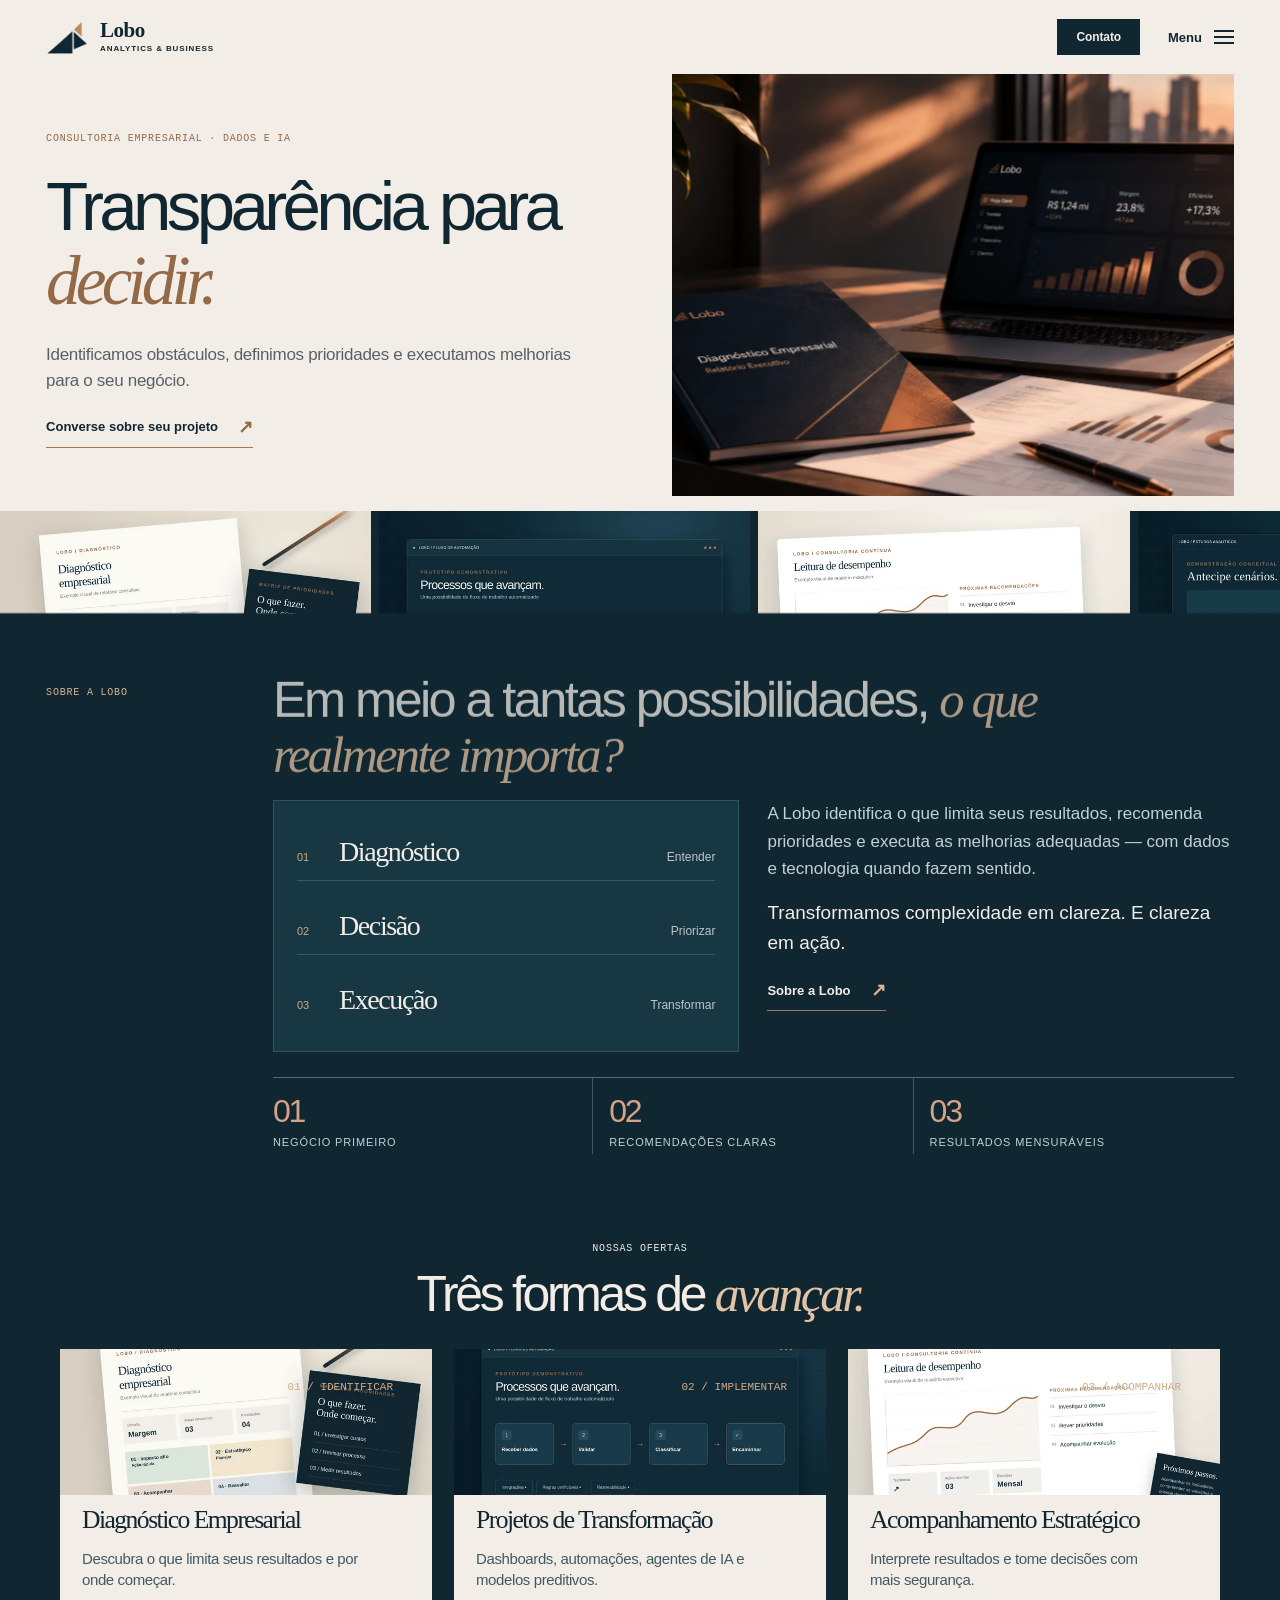
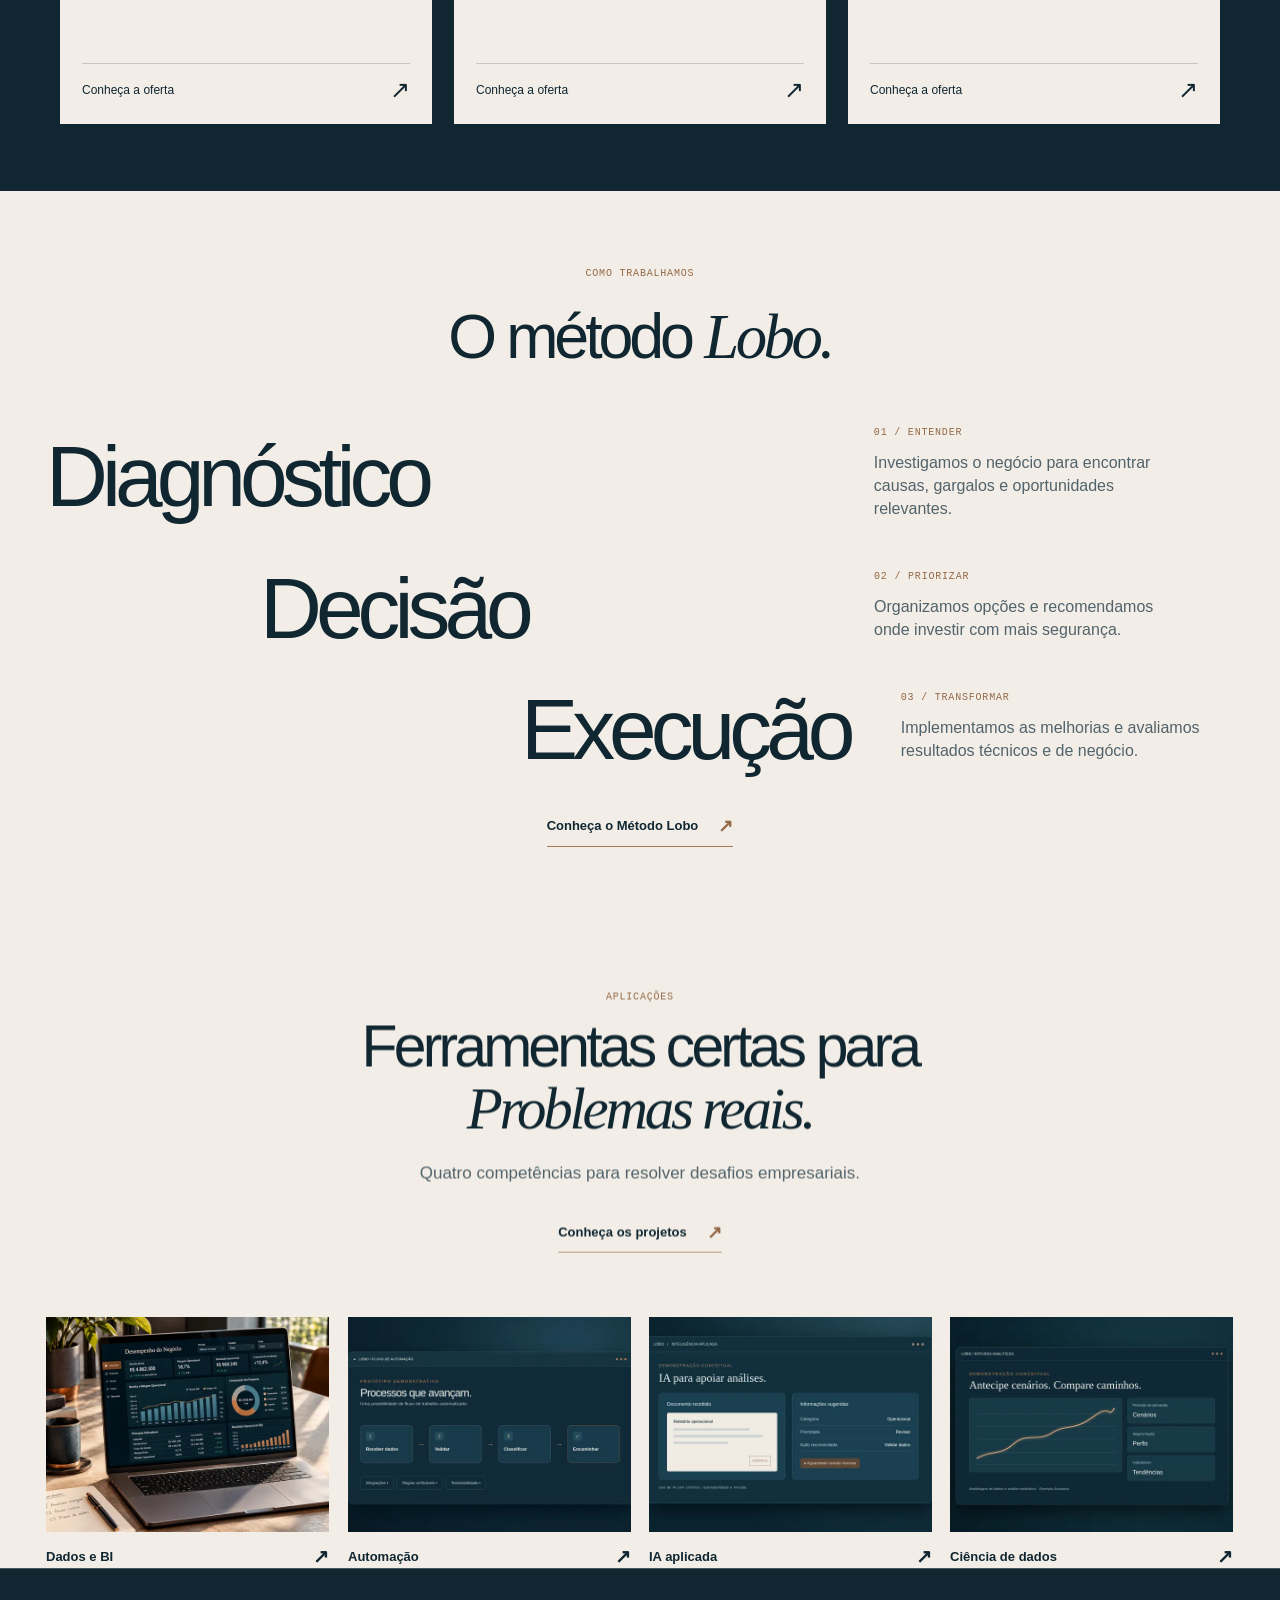
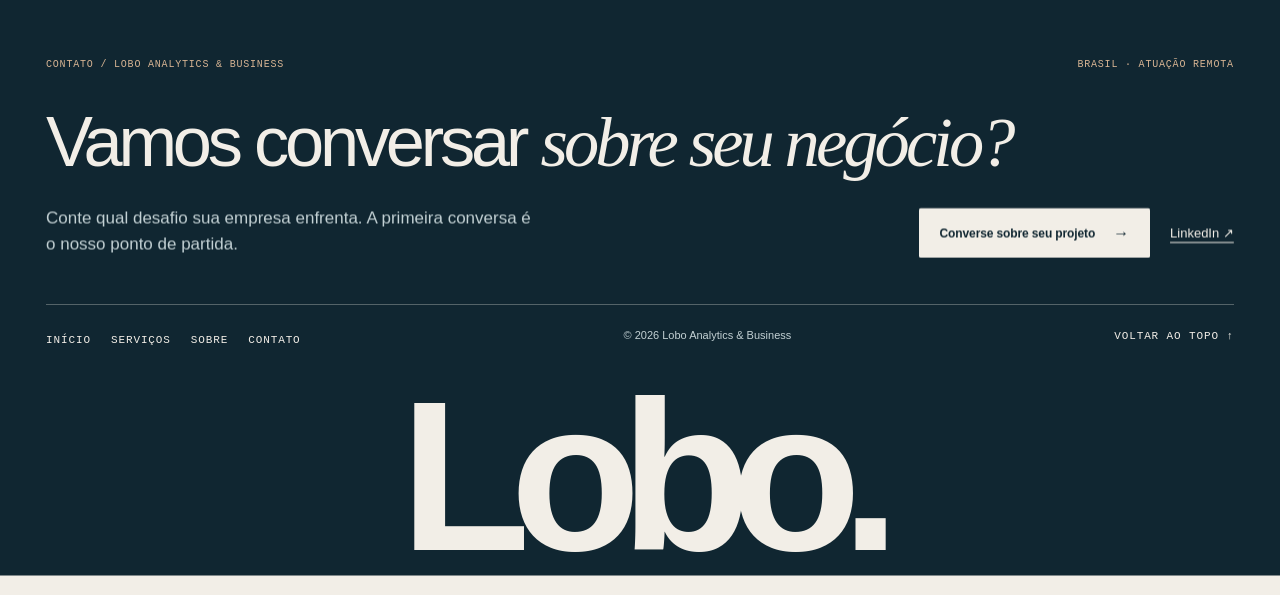
==== commit e2e9827e: "FIX/exclusao paginas especialidades e metodo lobo" ====
--- a/index.html
+++ b/index.html
@@ -1,175 +1,176 @@
 <!DOCTYPE html>
+
 <html lang="pt-BR">
-  <head>
-    <meta charset="utf-8"/>
-    <meta content="width=device-width, initial-scale=1" name="viewport"/>
-    <meta content="#f2eee7" name="theme-color"/>
-    <meta content="Consultoria empresarial em dados e inteligência artificial. Diagnóstico, decisão e execução para melhorar resultados." name="description"/>
-    <title>Lobo Analytics &amp; Business</title>
-    <link href="assets/favicon.png" rel="icon" type="image/png"/>
-    <link href="assets/style.css" rel="stylesheet"/>
-    <link href="assets/motion.css" rel="stylesheet"/>
-    <link as="image" href="assets/images/lobo-hero-editorial-sm.webp" rel="preload"/>
-  </head>
-  <body><a class="skip" href="#conteudo">Ir para o conteúdo</a>
-    <header class="nav" id="top"><a aria-label="Lobo Analytics &amp; Business — Início" class="nav__brand" href="index.html"><img alt="" class="nav__mark" decoding="async" height="44" src="assets/logo-simbolo-oficial.png" width="44"/><span>Lobo <span style="font-weight:400">Analytics &amp; Business</span></span></a>
-      <div class="nav__right">
-        <div class="nav__contact"><a class="btn btn--solid btn--sm" href="contato/index.html">Contato</a></div><button aria-controls="menu" aria-expanded="false" class="menu-btn" data-menu-toggle="" type="button">Menu <span aria-hidden="true" class="menu-lines"><i></i><i></i><i></i></span></button></div>
-    </header>
-    <nav aria-hidden="true" aria-label="Menu principal" class="menu-panel" id="menu">
-      <div class="menu-panel__list"><a href="index.html">Início</a><a href="servicos/index.html">Serviços</a><a href="especialidades/index.html">Especialidades</a><a href="metodo/index.html">Método Lobo</a><a href="sobre/index.html">Sobre a Lobo</a><a href="contato/index.html">Contato</a></div>
-      <div class="menu-panel__meta"><span>Estratégia que orienta. Tecnologia que transforma.</span><a href="https://www.linkedin.com/in/miguellobo001/" rel="noopener noreferrer" target="_blank">LinkedIn ↗</a></div>
-    </nav>
-    <main id="conteudo">
-      <section aria-labelledby="hero-title" class="hero">
-        <div class="hero__intro wrap">
-          <div class="hero__text">
-            <p class="eyebrow">Consultoria empresarial · Dados e IA</p>
-            <h1 class="hero__statement hero__statement--dynamic" id="hero-title" aria-label="Transparência para decidir, priorizar e avançar">Transparência para <span class="hero__rotator" aria-hidden="true"><em class="hero__rotator-word" data-hero-word>decidir.</em></span></h1>
-            <p class="hero__lead">Identificamos obstáculos, definimos prioridades e executamos melhorias para o seu negócio.</p>
+<head>
+<meta charset="utf-8"/>
+<meta content="width=device-width, initial-scale=1" name="viewport"/>
+<meta content="#f2eee7" name="theme-color"/>
+<meta content="Consultoria empresarial em dados e inteligência artificial. Diagnóstico, decisão e execução para melhorar resultados." name="description"/>
+<title>Lobo Analytics &amp; Business</title>
+<link href="assets/favicon.png" rel="icon" type="image/png"/>
+<link href="assets/style.css" rel="stylesheet"/>
+<link href="assets/motion.css" rel="stylesheet"/>
+<link as="image" href="assets/images/lobo-hero-editorial-sm.webp" rel="preload"/>
+</head>
+<body><a class="skip" href="#conteudo">Ir para o conteúdo</a>
+<header class="nav" id="top"><a aria-label="Lobo Analytics &amp; Business — Início" class="nav__brand" href="index.html"><img alt="" class="nav__mark" decoding="async" height="44" src="assets/logo-simbolo-oficial.png" width="44"/><span>Lobo <span style="font-weight:400">Analytics &amp; Business</span></span></a>
+<div class="nav__right">
+<div class="nav__contact"><a class="btn btn--solid btn--sm" href="contato/index.html">Contato</a></div><button aria-controls="menu" aria-expanded="false" class="menu-btn" data-menu-toggle="" type="button">Menu <span aria-hidden="true" class="menu-lines"><i></i><i></i><i></i></span></button></div>
+</header>
+<nav aria-hidden="true" aria-label="Menu principal" class="menu-panel" id="menu">
+<div class="menu-panel__list"><a href="index.html">Início</a><a href="servicos/index.html">Serviços</a><a href="sobre/index.html">Sobre a Lobo</a><a href="contato/index.html">Contato</a></div>
+<div class="menu-panel__meta"><span>Estratégia que orienta. Tecnologia que transforma.</span><a href="https://www.linkedin.com/in/miguellobo001/" rel="noopener noreferrer" target="_blank">LinkedIn ↗</a></div>
+</nav>
+<main id="conteudo">
+<section aria-labelledby="hero-title" class="hero">
+<div class="hero__intro wrap">
+<div class="hero__text">
+<p class="eyebrow">Consultoria empresarial · Dados e IA</p>
+<h1 aria-label="Transparência para decidir, priorizar e avançar" class="hero__statement hero__statement--dynamic" id="hero-title">Transparência para <span aria-hidden="true" class="hero__rotator"><em class="hero__rotator-word" data-hero-word="">decidir.</em></span></h1>
+<p class="hero__lead">Identificamos obstáculos, definimos prioridades e executamos melhorias para o seu negócio.</p>
 <a class="text-link" href="contato/index.html">Converse sobre seu projeto <span aria-hidden="true">↗</span></a>
 </div>
-          <figure class="hero__art">
-            <div class="hero__frame"><img alt="Composição ilustrativa da Lobo com relatório de diagnóstico empresarial e painel analítico em notebook" fetchpriority="high" height="24" src="assets/images/lobo-hero-editorial.webp" width="1536"/></div>
-          </figure>
-        </div>
-        <div aria-label="Galeria visual da Lobo" class="ribbon">
-          <div class="ribbon__row">
-            <ul class="ribbon__set">
-              <li class="ribbon__shot"><img alt="Exemplo ilustrativo de relatório de diagnóstico e matriz de prioridades" loading="lazy" src="assets/images/diagnostico-demonstrativo-sm.webp"/></li>
-              <li class="ribbon__shot"><img alt="Fluxo demonstrativo de automação de processos" loading="lazy" src="assets/images/automacao-demonstrativa-sm.webp"/></li>
-              <li class="ribbon__shot"><img alt="Relatório executivo demonstrativo para acompanhamento empresarial" loading="lazy" src="assets/images/acompanhamento-demonstrativo-sm.webp"/></li>
-              <li class="ribbon__shot"><img alt="Visualização conceitual de modelagem de dados" loading="lazy" src="assets/images/modelagem-demonstrativa-sm.webp"/></li>
-            </ul>
-            <ul aria-hidden="true" class="ribbon__set">
-              <li class="ribbon__shot"><img alt="" loading="lazy" src="assets/images/diagnostico-demonstrativo-sm.webp"/></li>
-              <li class="ribbon__shot"><img alt="" loading="lazy" src="assets/images/automacao-demonstrativa-sm.webp"/></li>
-              <li class="ribbon__shot"><img alt="" loading="lazy" src="assets/images/acompanhamento-demonstrativo-sm.webp"/></li>
-              <li class="ribbon__shot"><img alt="" loading="lazy" src="assets/images/modelagem-demonstrativa-sm.webp"/></li>
-            </ul>
-          </div>
-        </div>
-      </section>
-      <section class="studio" id="sobre">
-        <div class="studio__grid wrap">
-          <div class="studio__label">
-            <p class="eyebrow">Sobre a Lobo</p>
-          </div>
-          <div>
-            <h2 class="studio__statement">Em meio a tantas possibilidades, <em class="accent-serif">o que realmente importa?</em></h2>
-            <div class="studio__body">
-              <div aria-label="Método Lobo em três etapas" class="studio__visual studio__method">
-                <div class="studio__method-item"><small>01</small><strong>Diagnóstico</strong><span>Entender</span></div>
-                <div class="studio__method-item"><small>02</small><strong>Decisão</strong><span>Priorizar</span></div>
-                <div class="studio__method-item"><small>03</small><strong>Execução</strong><span>Transformar</span></div>
-              </div>
-              <div class="studio__copy">
-                <p>A Lobo identifica o que limita seus resultados, recomenda prioridades e executa as melhorias adequadas — com dados e tecnologia quando fazem sentido.</p>
-                <p class="closing">Transformamos complexidade em clareza. E clareza em ação.</p><a class="text-link text-link--light" href="sobre/index.html">Sobre a Lobo <span aria-hidden="true">↗</span></a></div>
-            </div>
-            <div aria-label="Compromissos da Lobo" class="metric-strip">
-              <div><strong>01</strong><span>Negócio primeiro</span></div>
-              <div><strong>02</strong><span>Recomendações claras</span></div>
-              <div><strong>03</strong><span>Resultados mensuráveis</span></div>
-            </div>
-          </div>
-        </div>
-      </section>
-      <section class="services" id="servicos">
-        <div class="wrap">
-          <div class="services__intro">
-            <p class="eyebrow">Nossas ofertas</p>
-            <h2 class="services__title">Três formas de <em class="accent-serif">avançar.</em></h2>
-          </div>
-          <div class="services__grid">
+<figure class="hero__art">
+<div class="hero__frame"><img alt="Composição ilustrativa da Lobo com relatório de diagnóstico empresarial e painel analítico em notebook" fetchpriority="high" height="24" src="assets/images/lobo-hero-editorial.webp" width="1536"/></div>
+</figure>
+</div>
+<div aria-label="Galeria visual da Lobo" class="ribbon">
+<div class="ribbon__row">
+<ul class="ribbon__set">
+<li class="ribbon__shot"><img alt="Exemplo ilustrativo de relatório de diagnóstico e matriz de prioridades" loading="lazy" src="assets/images/diagnostico-demonstrativo-sm.webp"/></li>
+<li class="ribbon__shot"><img alt="Fluxo demonstrativo de automação de processos" loading="lazy" src="assets/images/automacao-demonstrativa-sm.webp"/></li>
+<li class="ribbon__shot"><img alt="Relatório executivo demonstrativo para acompanhamento empresarial" loading="lazy" src="assets/images/acompanhamento-demonstrativo-sm.webp"/></li>
+<li class="ribbon__shot"><img alt="Visualização conceitual de modelagem de dados" loading="lazy" src="assets/images/modelagem-demonstrativa-sm.webp"/></li>
+</ul>
+<ul aria-hidden="true" class="ribbon__set">
+<li class="ribbon__shot"><img alt="" loading="lazy" src="assets/images/diagnostico-demonstrativo-sm.webp"/></li>
+<li class="ribbon__shot"><img alt="" loading="lazy" src="assets/images/automacao-demonstrativa-sm.webp"/></li>
+<li class="ribbon__shot"><img alt="" loading="lazy" src="assets/images/acompanhamento-demonstrativo-sm.webp"/></li>
+<li class="ribbon__shot"><img alt="" loading="lazy" src="assets/images/modelagem-demonstrativa-sm.webp"/></li>
+</ul>
+</div>
+</div>
+</section>
+<section class="studio" id="sobre">
+<div class="studio__grid wrap">
+<div class="studio__label">
+<p class="eyebrow">Sobre a Lobo</p>
+</div>
+<div>
+<h2 class="studio__statement">Em meio a tantas possibilidades, <em class="accent-serif">o que realmente importa?</em></h2>
+<div class="studio__body">
+<div aria-label="Método Lobo em três etapas" class="studio__visual studio__method">
+<div class="studio__method-item"><small>01</small><strong>Diagnóstico</strong><span>Entender</span></div>
+<div class="studio__method-item"><small>02</small><strong>Decisão</strong><span>Priorizar</span></div>
+<div class="studio__method-item"><small>03</small><strong>Execução</strong><span>Transformar</span></div>
+</div>
+<div class="studio__copy">
+<p>A Lobo identifica o que limita seus resultados, recomenda prioridades e executa as melhorias adequadas — com dados e tecnologia quando fazem sentido.</p>
+<p class="closing">Transformamos complexidade em clareza. E clareza em ação.</p><a class="text-link text-link--light" href="sobre/index.html">Sobre a Lobo <span aria-hidden="true">↗</span></a></div>
+</div>
+<div aria-label="Compromissos da Lobo" class="metric-strip">
+<div><strong>01</strong><span>Negócio primeiro</span></div>
+<div><strong>02</strong><span>Recomendações claras</span></div>
+<div><strong>03</strong><span>Resultados mensuráveis</span></div>
+</div>
+</div>
+</div>
+</section>
+<section class="services" id="servicos">
+<div class="wrap">
+<div class="services__intro">
+<p class="eyebrow">Nossas ofertas</p>
+<h2 class="services__title">Três formas de <em class="accent-serif">avançar.</em></h2>
+</div>
+<div class="services__grid">
 <a class="service-card" href="servicos/diagnostico-empresarial/index.html">
-            <div class="service-card__visual"><img alt="Exemplo de diagnóstico empresarial com matriz de prioridades" loading="lazy" src="assets/images/diagnostico-demonstrativo-sm.webp"/></div><span class="service-card__num">01 / IDENTIFICAR</span><span class="service-card__title">Diagnóstico Empresarial</span>
-            <p class="service-card__text">Descubra o que limita seus resultados e por onde começar.</p><span class="service-card__bottom"><span>Conheça a oferta</span><span>↗</span></span></a>
+<div class="service-card__visual"><img alt="Exemplo de diagnóstico empresarial com matriz de prioridades" loading="lazy" src="assets/images/diagnostico-demonstrativo-sm.webp"/></div><span class="service-card__num">01 / IDENTIFICAR</span><span class="service-card__title">Diagnóstico Empresarial</span>
+<p class="service-card__text">Descubra o que limita seus resultados e por onde começar.</p><span class="service-card__bottom"><span>Conheça a oferta</span><span>↗</span></span></a>
 <a class="service-card" href="servicos/projetos-de-transformacao/index.html">
-            <div class="service-card__visual"><img alt="Exemplo de fluxo de automação" loading="lazy" src="assets/images/automacao-demonstrativa-sm.webp"/></div><span class="service-card__num">02 / IMPLEMENTAR</span><span class="service-card__title">Projetos de Transformação</span>
-            <p class="service-card__text">Dashboards, automações, agentes de IA e modelos preditivos.</p><span class="service-card__bottom"><span>Conheça a oferta</span><span>↗</span></span></a>
+<div class="service-card__visual"><img alt="Exemplo de fluxo de automação" loading="lazy" src="assets/images/automacao-demonstrativa-sm.webp"/></div><span class="service-card__num">02 / IMPLEMENTAR</span><span class="service-card__title">Projetos de Transformação</span>
+<p class="service-card__text">Dashboards, automações, agentes de IA e modelos preditivos.</p><span class="service-card__bottom"><span>Conheça a oferta</span><span>↗</span></span></a>
 <a class="service-card" href="servicos/acompanhamento-estrategico/index.html">
-            <div class="service-card__visual"><img alt="Exemplo de relatório de acompanhamento estratégico" loading="lazy" src="assets/images/acompanhamento-demonstrativo-sm.webp"/></div><span class="service-card__num">03 / ACOMPANHAR</span><span class="service-card__title">Acompanhamento Estratégico</span>
-            <p class="service-card__text">Interprete resultados e tome decisões com mais segurança.</p><span class="service-card__bottom"><span>Conheça a oferta</span><span>↗</span></span></a>
+<div class="service-card__visual"><img alt="Exemplo de relatório de acompanhamento estratégico" loading="lazy" src="assets/images/acompanhamento-demonstrativo-sm.webp"/></div><span class="service-card__num">03 / ACOMPANHAR</span><span class="service-card__title">Acompanhamento Estratégico</span>
+<p class="service-card__text">Interprete resultados e tome decisões com mais segurança.</p><span class="service-card__bottom"><span>Conheça a oferta</span><span>↗</span></span></a>
 </div>
-        </div>
-      </section>
-      <section class="process" id="metodo">
-        <div class="wrap">
-          <div class="process__intro">
-            <p class="eyebrow">Como trabalhamos</p>
-            <h2 class="process__title">O método <em class="accent-serif">Lobo.</em></h2>
-          </div>
-          <div class="process__items">
-            <div class="process__item">
-              <h3 class="process__name">Diagnóstico</h3>
-              <div class="process__detail">
-                <p class="eyebrow">01 / Entender</p>
-                <p>Investigamos o negócio para encontrar causas, gargalos e oportunidades relevantes.</p>
-              </div>
-            </div>
-            <div class="process__item">
-              <h3 class="process__name">Decisão</h3>
-              <div class="process__detail">
-                <p class="eyebrow">02 / Priorizar</p>
-                <p>Organizamos opções e recomendamos onde investir com mais segurança.</p>
-              </div>
-            </div>
-            <div class="process__item">
-              <h3 class="process__name">Execução</h3>
-              <div class="process__detail">
-                <p class="eyebrow">03 / Transformar</p>
-                <p>Implementamos as melhorias e avaliamos resultados técnicos e de negócio.</p>
-              </div>
-            </div>
-          </div>
-        </div>
-      </section>
-      <section class="featured" id="aplicacoes">
-        <div class="featured__head wrap">
-          <p class="eyebrow">Especialidades</p>
-          <h2 class="featured__title">Ferramentas certas para<br/><em class="accent-serif">Problemas reais.</em></h2>
-          <p class="featured__lead">Quatro competências para resolver desafios empresariais.</p>
-          <div class="featured__actions"><a class="text-link" href="especialidades/index.html">Conheça as especialidades <span aria-hidden="true">↗</span></a></div>
-        </div>
-        <div class="gallery wrap">
-<a class="gallery__card" href="especialidades/index.html">
-          <div class="gallery__img"><img alt="Painel demonstrativo de inteligência de negócios" loading="lazy" src="assets/images/painel-negocio-sm.webp"/></div>
-          <div class="gallery__label"><span>Dados e BI</span><span aria-hidden="true">↗</span></div></a>
-<a class="gallery__card" href="especialidades/index.html">
-          <div class="gallery__img"><img alt="Fluxo demonstrativo de automação" loading="lazy" src="assets/images/automacao-demonstrativa-sm.webp"/></div>
-          <div class="gallery__label"><span>Automação</span><span aria-hidden="true">↗</span></div></a>
-<a class="gallery__card" href="especialidades/index.html">
-          <div class="gallery__img"><img alt="Interface demonstrativa de análise documental com IA" loading="lazy" src="assets/images/ia-aplicada-demonstrativa-sm.webp"/></div>
-          <div class="gallery__label"><span>IA aplicada</span><span aria-hidden="true">↗</span></div></a>
-<a class="gallery__card" href="especialidades/index.html">
-          <div class="gallery__img"><img alt="Modelo analítico demonstrativo" loading="lazy" src="assets/images/modelagem-demonstrativa-sm.webp"/></div>
-          <div class="gallery__label"><span>Ciência de dados</span><span aria-hidden="true">↗</span></div></a>
 </div>
-      </section>
-    </main>
-    <footer class="footer" id="rodape">
-      <div class="footer__invite wrap">
-        <div class="footer__meta eyebrow"><span>Contato / Lobo Analytics &amp; Business</span><span>Brasil · Atuação remota</span></div>
-        <h2 class="footer__title">Vamos conversar <em class="accent-serif">sobre seu negócio?</em></h2>
-        <div class="footer__reach">
-          <p>Conte qual desafio sua empresa enfrenta. A primeira conversa é o nosso ponto de partida.</p>
-          <div class="footer__actions"><a class="btn btn--cream" href="contato/index.html">Converse sobre seu projeto <span class="arrow">→</span></a><a href="https://www.linkedin.com/in/miguellobo001/" rel="noopener noreferrer" style="font-size:13px;text-decoration:underline;text-underline-offset:5px" target="_blank">LinkedIn ↗</a></div>
-        </div>
-      </div>
-      <div class="footer__bar wrap">
-        <ul class="footer__links">
-          <li><a class="micro" href="index.html">Início</a></li>
-          <li><a class="micro" href="servicos/index.html">Serviços</a></li>
-          <li><a class="micro" href="especialidades/index.html">Especialidades</a></li>
-          <li><a class="micro" href="metodo/index.html">Método</a></li>
-          <li><a class="micro" href="sobre/index.html">Sobre</a></li>
-          <li><a class="micro" href="contato/index.html">Contato</a></li>
-        </ul><span class="footer__legal">© 2026 Lobo Analytics &amp; Business</span><a class="micro" href="#top">Voltar ao topo ↑</a></div>
-      <p aria-hidden="true" class="footer__name">Lobo.</p>
-    </footer>
-    <script defer="" src="assets/script.js"></script>
-    <script defer="" src="assets/motion.js"></script>
-    <script defer="" src="assets/gallery-fade.js"></script>
-    <script defer="" src="assets/hero-rotator.js"></script></body>
+</section>
+<section class="process" id="metodo">
+<div class="wrap">
+<div class="process__intro">
+<p class="eyebrow">Como trabalhamos</p>
+<h2 class="process__title">O método <em class="accent-serif">Lobo.</em></h2>
+</div>
+<div class="process__items">
+<div class="process__item">
+<h3 class="process__name">Diagnóstico</h3>
+<div class="process__detail">
+<p class="eyebrow">01 / Entender</p>
+<p>Investigamos o negócio para encontrar causas, gargalos e oportunidades relevantes.</p>
+</div>
+</div>
+<div class="process__item">
+<h3 class="process__name">Decisão</h3>
+<div class="process__detail">
+<p class="eyebrow">02 / Priorizar</p>
+<p>Organizamos opções e recomendamos onde investir com mais segurança.</p>
+</div>
+</div>
+<div class="process__item">
+<h3 class="process__name">Execução</h3>
+<div class="process__detail">
+<p class="eyebrow">03 / Transformar</p>
+<p>Implementamos as melhorias e avaliamos resultados técnicos e de negócio.</p>
+</div>
+</div>
+</div>
+<div class="process__more"><a class="text-link" href="sobre/index.html#metodo-lobo">Conheça o Método Lobo <span aria-hidden="true">↗</span></a></div></div>
+</section>
+<section class="featured" id="aplicacoes">
+<div class="featured__head wrap">
+<p class="eyebrow">Aplicações</p>
+<h2 class="featured__title">Ferramentas certas para<br/><em class="accent-serif">Problemas reais.</em></h2>
+<p class="featured__lead">Quatro competências para resolver desafios empresariais.</p>
+<div class="featured__actions"><a class="text-link" href="servicos/projetos-de-transformacao/index.html#competencias">Conheça os projetos <span aria-hidden="true">↗</span></a></div>
+</div>
+<div class="gallery wrap">
+<a class="gallery__card" href="servicos/projetos-de-transformacao/index.html#dados-bi">
+<div class="gallery__img"><img alt="Painel demonstrativo de inteligência de negócios" loading="lazy" src="assets/images/painel-negocio-sm.webp"/></div>
+<div class="gallery__label"><span>Dados e BI</span><span aria-hidden="true">↗</span></div></a>
+<a class="gallery__card" href="servicos/projetos-de-transformacao/index.html#automacao">
+<div class="gallery__img"><img alt="Fluxo demonstrativo de automação" loading="lazy" src="assets/images/automacao-demonstrativa-sm.webp"/></div>
+<div class="gallery__label"><span>Automação</span><span aria-hidden="true">↗</span></div></a>
+<a class="gallery__card" href="servicos/projetos-de-transformacao/index.html#ia-aplicada">
+<div class="gallery__img"><img alt="Interface demonstrativa de análise documental com IA" loading="lazy" src="assets/images/ia-aplicada-demonstrativa-sm.webp"/></div>
+<div class="gallery__label"><span>IA aplicada</span><span aria-hidden="true">↗</span></div></a>
+<a class="gallery__card" href="servicos/projetos-de-transformacao/index.html#ciencia-dados">
+<div class="gallery__img"><img alt="Modelo analítico demonstrativo" loading="lazy" src="assets/images/modelagem-demonstrativa-sm.webp"/></div>
+<div class="gallery__label"><span>Ciência de dados</span><span aria-hidden="true">↗</span></div></a>
+</div>
+</section>
+</main>
+<footer class="footer" id="rodape">
+<div class="footer__invite wrap">
+<div class="footer__meta eyebrow"><span>Contato / Lobo Analytics &amp; Business</span><span>Brasil · Atuação remota</span></div>
+<h2 class="footer__title">Vamos conversar <em class="accent-serif">sobre seu negócio?</em></h2>
+<div class="footer__reach">
+<p>Conte qual desafio sua empresa enfrenta. A primeira conversa é o nosso ponto de partida.</p>
+<div class="footer__actions"><a class="btn btn--cream" href="contato/index.html">Converse sobre seu projeto <span class="arrow">→</span></a><a href="https://www.linkedin.com/in/miguellobo001/" rel="noopener noreferrer" style="font-size:13px;text-decoration:underline;text-underline-offset:5px" target="_blank">LinkedIn ↗</a></div>
+</div>
+</div>
+<div class="footer__bar wrap">
+<ul class="footer__links">
+<li><a class="micro" href="index.html">Início</a></li>
+<li><a class="micro" href="servicos/index.html">Serviços</a></li>
+
+
+<li><a class="micro" href="sobre/index.html">Sobre</a></li>
+<li><a class="micro" href="contato/index.html">Contato</a></li>
+</ul><span class="footer__legal">© 2026 Lobo Analytics &amp; Business</span><a class="micro" href="#top">Voltar ao topo ↑</a></div>
+<p aria-hidden="true" class="footer__name">Lobo.</p>
+</footer>
+<script defer="" src="assets/script.js"></script>
+<script defer="" src="assets/motion.js"></script>
+<script defer="" src="assets/gallery-fade.js"></script>
+<script defer="" src="assets/hero-rotator.js"></script></body>
 </html>
--- a/assets/style.css
+++ b/assets/style.css
@@ -2744,3 +2744,16 @@
   }
 }
 
+
+
+/* Arquitetura integrada: Método Lobo na página institucional. */
+.method-integrated { background: var(--paper); color: var(--ink); padding: clamp(65px, 7vw, 108px) 0 95px; scroll-margin-top: 20px; }
+.method-integrated__title { font-size: clamp(45px, 5.5vw, 80px); font-weight: 400; letter-spacing: -.065em; line-height: 1.06; margin: 18px 0 18px; }
+.method-integrated__lead { font-size: 18px; line-height: 1.55; color: var(--muted); max-width: 680px; margin: 0 0 45px; }
+.method-integrated .approach-band { scroll-margin-top: 18px; }
+.project-types .number-list__item { scroll-margin-top: 48px; }
+.process__more { text-align: center; margin-top: 30px; }
+@media(max-width:730px) {
+  .method-integrated { padding: 68px 0 72px; }
+  .method-integrated__lead { font-size: 16px; margin-bottom: 30px; }
+}
